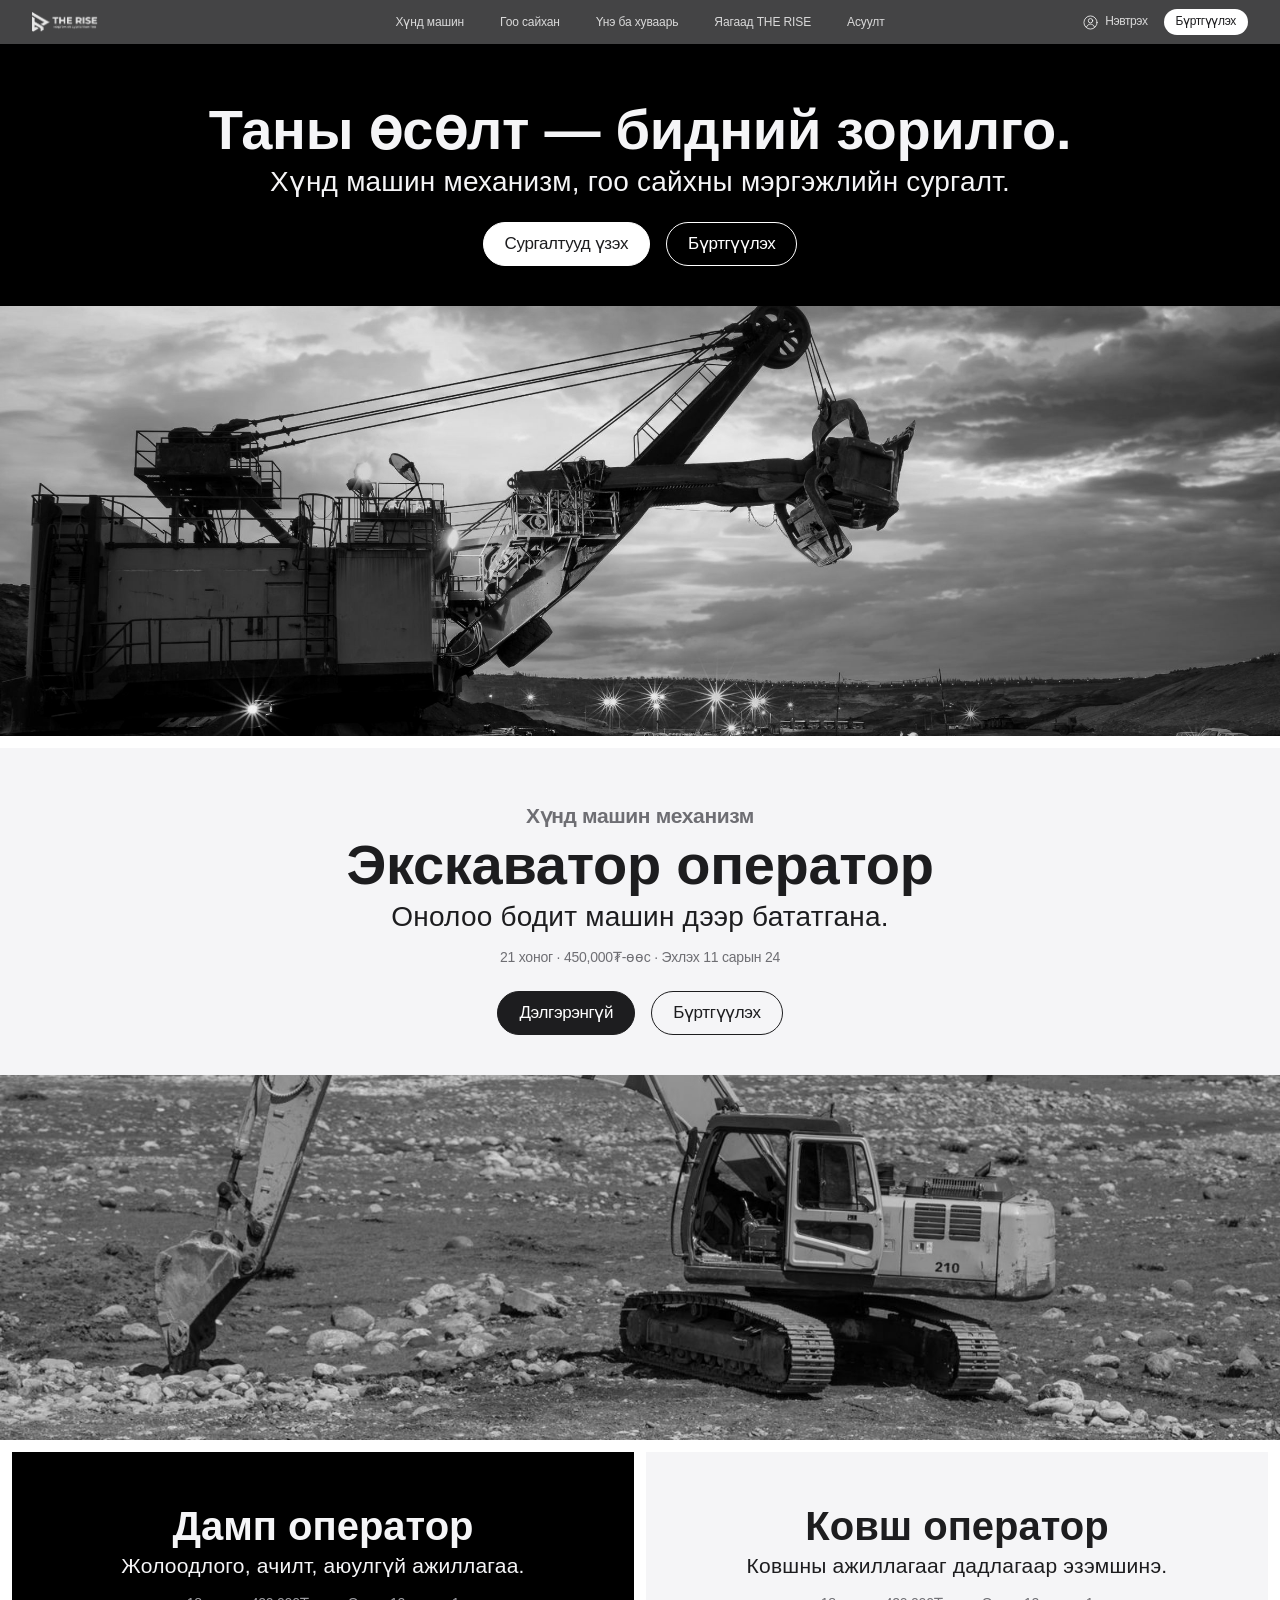
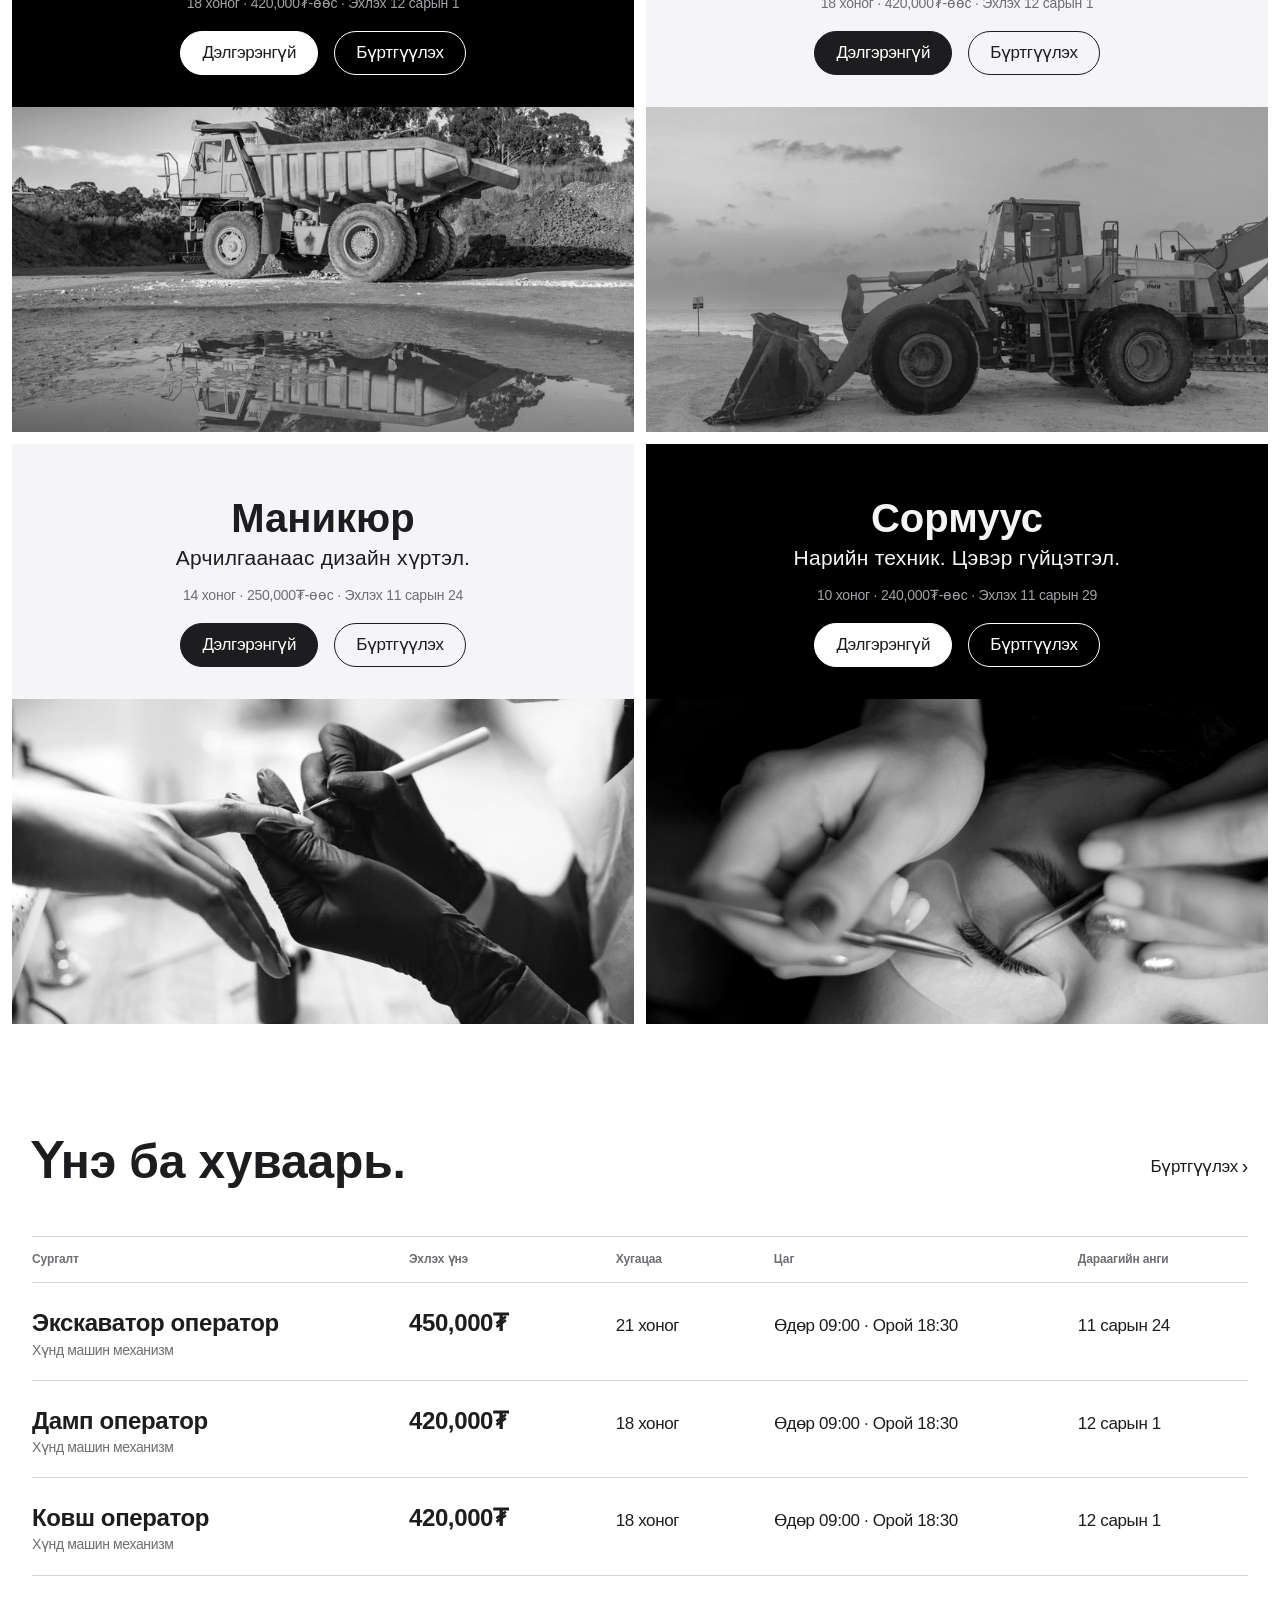
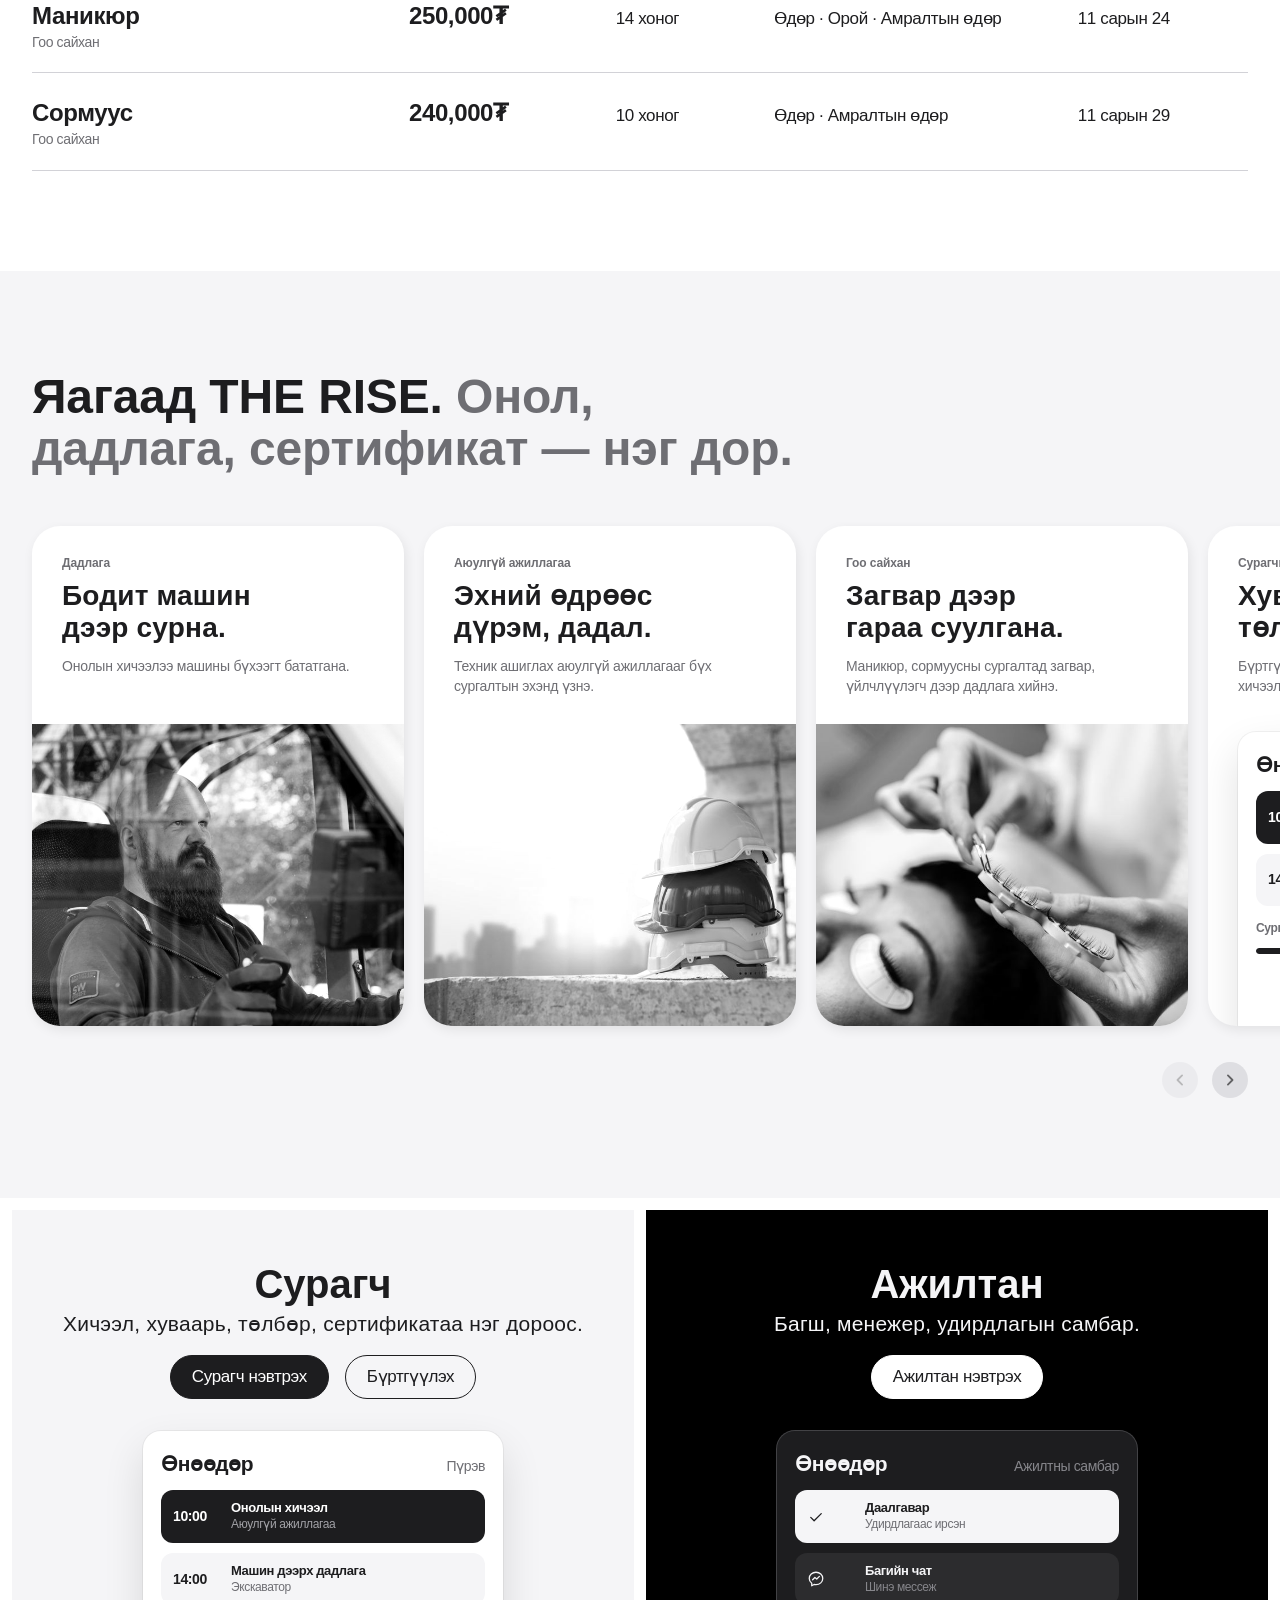
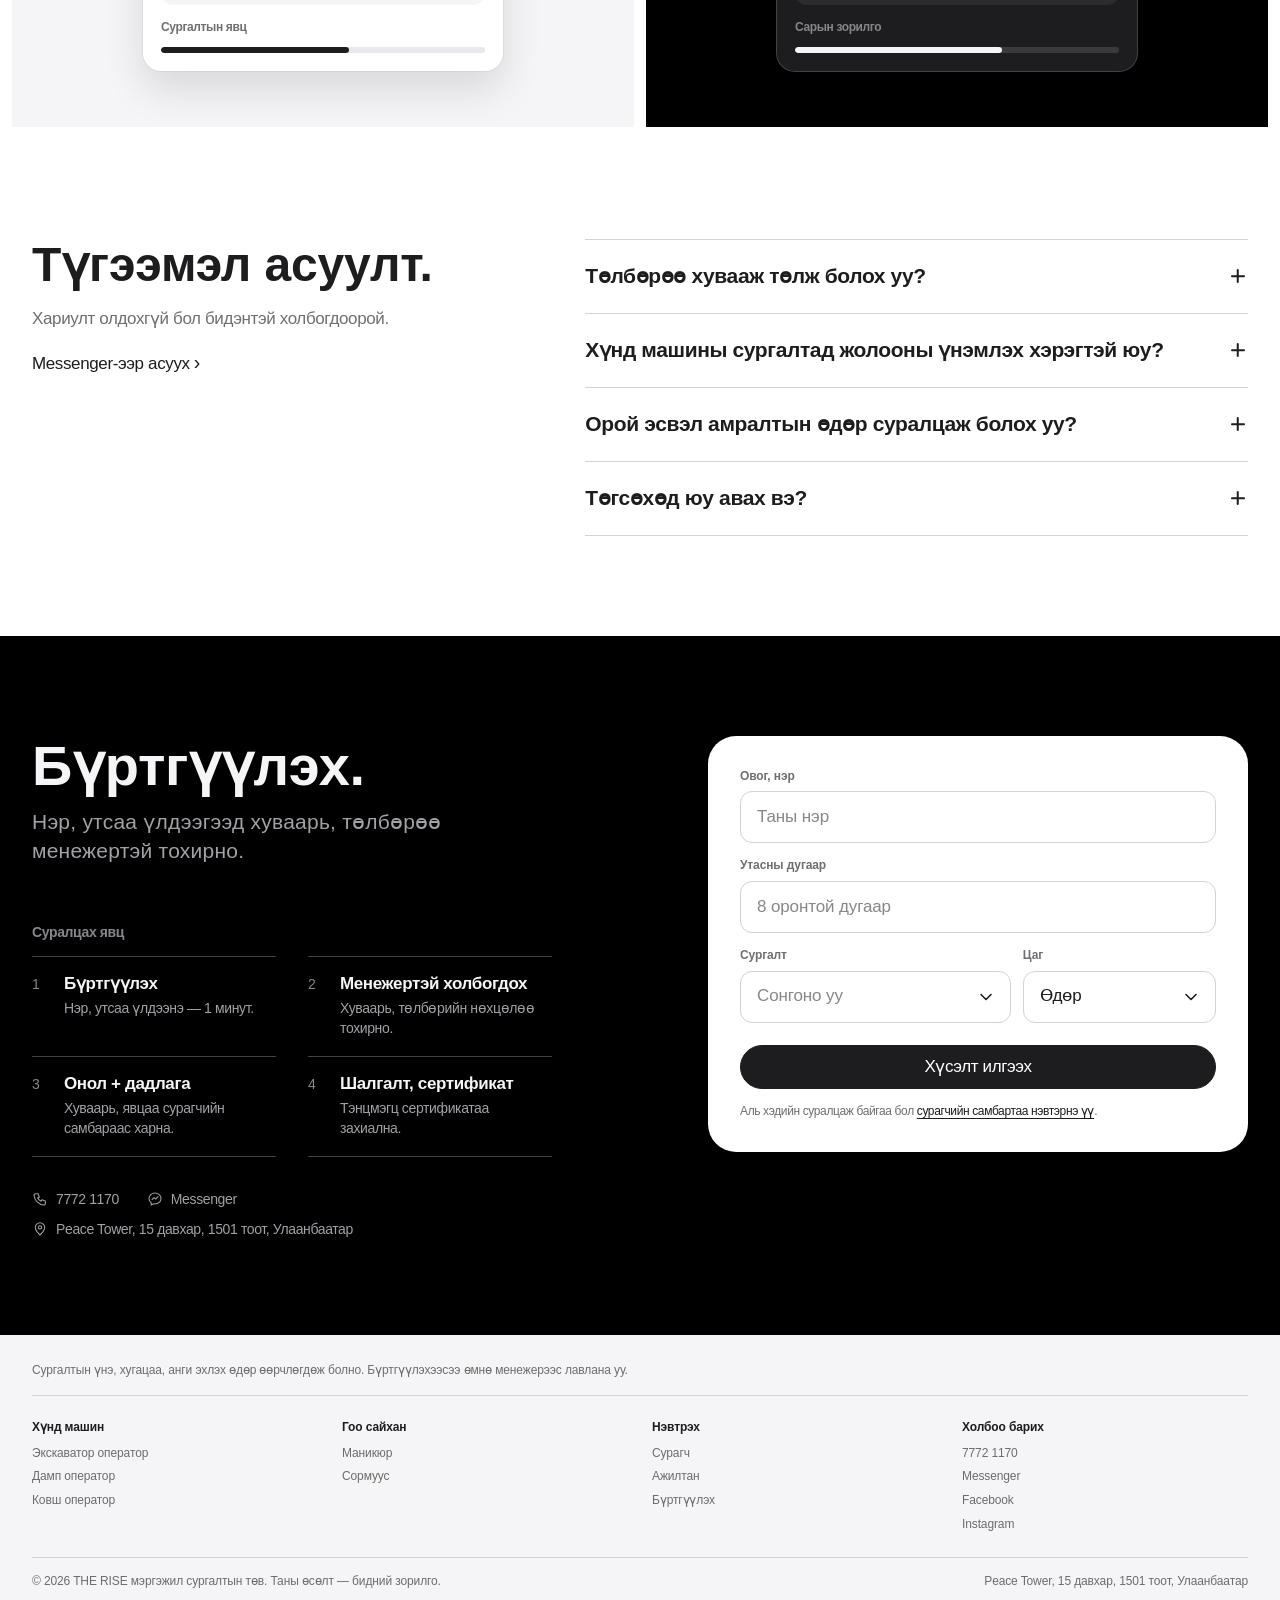
==== index.html @ e1e1c4ae "Real staff sign-in, Supabase work app (tasks, chat, CRM, stats), Apple-style homepage" ====
<!doctype html>
<html lang="mn">
<head>
<meta charset="utf-8">
<meta name="viewport" content="width=device-width,initial-scale=1,viewport-fit=cover">
<title>THE RISE — Хүнд машин, гоо сайхны мэргэжлийн сургалт</title>
<meta name="description" content="Экскаватор, дамп, ковш оператор, маникюр, сормуусны сургалт. Үнэ, хугацаа, хуваарь ил тод. Бодит дадлага, сертификат.">
<meta property="og:type" content="website">
<meta property="og:locale" content="mn_MN">
<meta property="og:title" content="THE RISE — Хүнд машин, гоо сайхны мэргэжлийн сургалт">
<meta property="og:description" content="Экскаватор, дамп, ковш оператор, маникюр, сормуусны сургалт. Үнэ, хугацаа, хуваарь ил тод. Бодит дадлага, сертификат.">
<meta name="theme-color" content="#161617">
<link rel="icon" href="assets/favicon.svg">
<link rel="preload" as="image" href="assets/photos/hero-mining-shovel-1200.jpg" imagesrcset="assets/photos/hero-mining-shovel-1200.jpg 1200w, assets/photos/hero-mining-shovel-2400.jpg 2400w" imagesizes="100vw" fetchpriority="high">
<link rel="stylesheet" href="site.css?v=site13">
<script defer src="site.js?v=site13"></script>
<script type="application/ld+json">{"@context":"https://schema.org","@type":"EducationalOrganization","name":"THE RISE мэргэжил сургалтын төв","telephone":"7772 1170","address":"Peace Tower, 15 давхар, 1501 тоот, Улаанбаатар","sameAs":["https://www.facebook.com/EDURISE.MN","https://www.instagram.com/the.rise.official"]}</script>
</head>
<body class="home">
<a class="skip" href="#main">Үндсэн агуулга руу</a>
<header class="gn" data-hdr>
 <div class="gn-in">
  <a class="gn-logo" href="index.html" aria-label="THE RISE нүүр хуудас"><img src="assets/figma/rise.png" alt="THE RISE" width="72" height="24"></a>
  <nav class="gn-links" id="site-menu" aria-label="Үндсэн цэс">
   <a href="#hund-mashin">Хүнд машин</a><a href="#goo-saikhan">Гоо сайхан</a><a href="#une">Үнэ ба хуваарь</a><a href="#yagaad">Яагаад THE RISE</a><a href="#asuult">Асуулт</a>
   <span class="gn-login-links"><a href="staff.html#student"><svg class="i" aria-hidden="true"><use href="#i-cap"/></svg>Сурагч нэвтрэх</a><a href="staff.html"><svg class="i" aria-hidden="true"><use href="#i-brief"/></svg>Ажилтан нэвтрэх</a></span>
  </nav>
  <div class="gn-act">
   <div class="login" data-login>
    <button class="gn-btn login-btn" type="button" aria-expanded="false" aria-controls="login-menu"><svg class="i" aria-hidden="true"><use href="#i-user"/></svg><span>Нэвтрэх</span></button>
    <div class="login-menu" id="login-menu" hidden>
     <a href="staff.html#student"><svg class="i" aria-hidden="true"><use href="#i-cap"/></svg><span><strong>Сурагч</strong><small>Хичээл, хуваарь, төлбөр, сертификат</small></span></a>
     <a href="staff.html"><svg class="i" aria-hidden="true"><use href="#i-brief"/></svg><span><strong>Ажилтан</strong><small>Багш, менежер, удирдлагын самбар</small></span></a>
    </div>
   </div>
   <a class="gn-cta" href="#burtguuleh">Бүртгүүлэх</a>
   <button class="gn-btn menu" type="button" aria-expanded="false" aria-controls="site-menu" aria-label="Цэс"><svg class="i i-open" aria-hidden="true"><use href="#i-menu"/></svg><svg class="i i-close" aria-hidden="true"><use href="#i-close"/></svg></button>
  </div>
 </div>
</header>
<main id="main">
 <section class="unit dark hero" aria-labelledby="hero-title">
  <div class="copy">
   <h1 id="hero-title">Таны өсөлт — бидний зорилго.</h1>
   <p class="sub">Хүнд машин механизм, гоо сайхны мэргэжлийн сургалт.</p>
   <div class="ctas"><a class="btn on-dark" href="#hund-mashin">Сургалтууд үзэх</a><a class="btn alt on-dark" href="#burtguuleh">Бүртгүүлэх</a></div>
  </div>
  <figure class="media"><img class="ph" src="assets/photos/hero-mining-shovel-1200.jpg" srcset="assets/photos/hero-mining-shovel-1200.jpg 1200w, assets/photos/hero-mining-shovel-2400.jpg 2400w" sizes="100vw" width="2400" height="1600" alt="Бүрэнхий үеийн уурхайд ажиллаж буй том экскаватор" fetchpriority="high" style="object-position:45% 58%"></figure>
 </section>

 <section class="unit light" id="hund-mashin" aria-labelledby="heavy-title">
  <div class="copy" data-reveal>
   <p class="kicker">Хүнд машин механизм</p>
   <h2 id="heavy-title">Экскаватор оператор</h2>
   <p class="sub">Онолоо бодит машин дээр бататгана.</p>
   <p class="meta"><span class="s">21 хоног</span> · <span class="s">450,000₮</span>-өөс · Эхлэх <span class="s">11 сарын 24</span></p>
   <div class="ctas"><a class="btn" href="surgalt/ekskavator.html">Дэлгэрэнгүй</a><a class="btn alt" href="surgalt/ekskavator.html#burtguuleh">Бүртгүүлэх</a></div>
  </div>
  <figure class="media"><img class="ph" src="assets/photos/course-excavator-800.jpg" srcset="assets/photos/course-excavator-800.jpg 800w, assets/photos/course-excavator-1600.jpg 1600w" sizes="100vw" width="1600" height="1068" alt="Уулын бэлд ажиллаж буй гинжит экскаватор" loading="lazy" decoding="async" style="object-position:55% 60%"></figure>
 </section>

 <div class="tiles" aria-label="Хүнд машины бусад сургалт">
  <article class="tile dark" data-reveal>
 <div class="copy">
  <h3>Дамп оператор</h3>
  <p class="sub">Жолоодлого, ачилт, аюулгүй ажиллагаа.</p>
  <p class="meta"><span class="s">18 хоног</span> · <span class="s">420,000₮</span>-өөс · Эхлэх <span class="s">12 сарын 1</span></p>
  <div class="ctas"><a class="btn on-dark" href="surgalt/damp.html">Дэлгэрэнгүй</a><a class="btn alt on-dark" href="surgalt/damp.html#burtguuleh">Бүртгүүлэх</a></div>
 </div>
 <figure class="media"><img class="ph" src="assets/photos/course-dump-truck-800.jpg" srcset="assets/photos/course-dump-truck-800.jpg 800w, assets/photos/course-dump-truck-1600.jpg 1600w" sizes="(max-width: 734px) 100vw, 50vw" width="1600" height="1067" alt="Уурхайн шар дамп машин" loading="lazy" decoding="async" style="object-position:45% 45%"></figure>
</article><article class="tile light" data-reveal>
 <div class="copy">
  <h3>Ковш оператор</h3>
  <p class="sub">Ковшны ажиллагааг дадлагаар эзэмшинэ.</p>
  <p class="meta"><span class="s">18 хоног</span> · <span class="s">420,000₮</span>-өөс · Эхлэх <span class="s">12 сарын 1</span></p>
  <div class="ctas"><a class="btn" href="surgalt/kovsh.html">Дэлгэрэнгүй</a><a class="btn alt" href="surgalt/kovsh.html#burtguuleh">Бүртгүүлэх</a></div>
 </div>
 <figure class="media"><img class="ph" src="assets/photos/course-wheel-loader-800.jpg" srcset="assets/photos/course-wheel-loader-800.jpg 800w, assets/photos/course-wheel-loader-1600.jpg 1600w" sizes="(max-width: 734px) 100vw, 50vw" width="1600" height="1067" alt="Нар жаргах үеийн дугуйт ковш" loading="lazy" decoding="async" style="object-position:50% 62%"></figure>
</article>
 </div>
 <div class="tiles" id="goo-saikhan" aria-label="Гоо сайхны сургалт">
  <article class="tile light" data-reveal>
 <div class="copy">
  <h3>Маникюр</h3>
  <p class="sub">Арчилгаанаас дизайн хүртэл.</p>
  <p class="meta"><span class="s">14 хоног</span> · <span class="s">250,000₮</span>-өөс · Эхлэх <span class="s">11 сарын 24</span></p>
  <div class="ctas"><a class="btn" href="surgalt/manikyur.html">Дэлгэрэнгүй</a><a class="btn alt" href="surgalt/manikyur.html#burtguuleh">Бүртгүүлэх</a></div>
 </div>
 <figure class="media"><img class="ph" src="assets/photos/course-manicure-800.jpg" srcset="assets/photos/course-manicure-800.jpg 800w, assets/photos/course-manicure-1600.jpg 1600w" sizes="(max-width: 734px) 100vw, 50vw" width="1600" height="1067" alt="Маникюрын мастер хумс арчилж буй нь" loading="lazy" decoding="async" style="object-position:55% 50%"></figure>
</article><article class="tile dark" data-reveal>
 <div class="copy">
  <h3>Сормуус</h3>
  <p class="sub">Нарийн техник. Цэвэр гүйцэтгэл.</p>
  <p class="meta"><span class="s">10 хоног</span> · <span class="s">240,000₮</span>-өөс · Эхлэх <span class="s">11 сарын 29</span></p>
  <div class="ctas"><a class="btn on-dark" href="surgalt/sormuus.html">Дэлгэрэнгүй</a><a class="btn alt on-dark" href="surgalt/sormuus.html#burtguuleh">Бүртгүүлэх</a></div>
 </div>
 <figure class="media"><img class="ph" src="assets/photos/course-lash-800.jpg" srcset="assets/photos/course-lash-800.jpg 800w, assets/photos/course-lash-1600.jpg 1600w" sizes="(max-width: 734px) 100vw, 50vw" width="1600" height="1067" alt="Сормуус суулгаж буй ойрын зураг" loading="lazy" decoding="async" style="object-position:50% 45%"></figure>
</article>
 </div>

 <section class="sec" id="une" aria-labelledby="price-title">
  <div class="shell">
   <div class="sh" data-reveal><h2 id="price-title"><span>Үнэ ба хуваарь.</span></h2><a class="more" href="#burtguuleh">Бүртгүүлэх<span aria-hidden="true">›</span></a></div>
   <div class="table" data-reveal><table><thead><tr><th scope="col">Сургалт</th><th scope="col">Эхлэх үнэ</th><th scope="col">Хугацаа</th><th scope="col">Цаг</th><th scope="col">Дараагийн анги</th></tr></thead><tbody><tr><th scope="row"><a href="surgalt/ekskavator.html">Экскаватор оператор</a><small>Хүнд машин механизм</small></th><td class="num" data-label="Эхлэх үнэ"><span class="s">450,000₮</span></td><td data-label="Хугацаа"><span class="s">21 хоног</span></td><td data-label="Цаг"><span class="s">Өдөр 09:00 · Орой 18:30</span></td><td data-label="Дараагийн анги"><span class="s">11 сарын 24</span></td></tr><tr><th scope="row"><a href="surgalt/damp.html">Дамп оператор</a><small>Хүнд машин механизм</small></th><td class="num" data-label="Эхлэх үнэ"><span class="s">420,000₮</span></td><td data-label="Хугацаа"><span class="s">18 хоног</span></td><td data-label="Цаг"><span class="s">Өдөр 09:00 · Орой 18:30</span></td><td data-label="Дараагийн анги"><span class="s">12 сарын 1</span></td></tr><tr><th scope="row"><a href="surgalt/kovsh.html">Ковш оператор</a><small>Хүнд машин механизм</small></th><td class="num" data-label="Эхлэх үнэ"><span class="s">420,000₮</span></td><td data-label="Хугацаа"><span class="s">18 хоног</span></td><td data-label="Цаг"><span class="s">Өдөр 09:00 · Орой 18:30</span></td><td data-label="Дараагийн анги"><span class="s">12 сарын 1</span></td></tr><tr><th scope="row"><a href="surgalt/manikyur.html">Маникюр</a><small>Гоо сайхан</small></th><td class="num" data-label="Эхлэх үнэ"><span class="s">250,000₮</span></td><td data-label="Хугацаа"><span class="s">14 хоног</span></td><td data-label="Цаг"><span class="s">Өдөр · Орой · Амралтын өдөр</span></td><td data-label="Дараагийн анги"><span class="s">11 сарын 24</span></td></tr><tr><th scope="row"><a href="surgalt/sormuus.html">Сормуус</a><small>Гоо сайхан</small></th><td class="num" data-label="Эхлэх үнэ"><span class="s">240,000₮</span></td><td data-label="Хугацаа"><span class="s">10 хоног</span></td><td data-label="Цаг"><span class="s">Өдөр · Амралтын өдөр</span></td><td data-label="Дараагийн анги"><span class="s">11 сарын 29</span></td></tr></tbody></table></div>
  </div>
 </section>

 <section class="sec gray" id="yagaad" aria-labelledby="why-title">
  <div class="shell"><div class="sh" data-reveal><h2 id="why-title"><span>Яагаад THE RISE.</span> Онол, дадлага, сертификат — нэг дор.</h2></div></div>
  <div class="scroller why" data-scroller>
 <ul class="track" id="why-track" role="list" aria-label="Яагаад THE RISE" tabindex="0"><li class="wcard"><p class="eyebrow">Дадлага</p><h3>Бодит машин дээр сурна.</h3><p>Онолын хичээлээ машины бүхээгт бататгана.</p><div class="wcard-visual"><img class="ph" src="assets/photos/practice-operator-cab-700.jpg" srcset="assets/photos/practice-operator-cab-700.jpg 700w, assets/photos/practice-operator-cab-1200.jpg 1200w" sizes="(max-width: 734px) 80vw, 372px" width="1200" height="1766" alt="Хүнд машины бүхээгт удирдлагын хөшүүрэг барьсан оператор" loading="lazy" decoding="async" style="object-position:50% 28%"></div></li><li class="wcard"><p class="eyebrow">Аюулгүй ажиллагаа</p><h3>Эхний өдрөөс дүрэм, дадал.</h3><p>Техник ашиглах аюулгүй ажиллагааг бүх сургалтын эхэнд үзнэ.</p><div class="wcard-visual"><img class="ph" src="assets/photos/safety-hard-hats-800.jpg" srcset="assets/photos/safety-hard-hats-800.jpg 800w, assets/photos/safety-hard-hats-1400.jpg 1400w" sizes="(max-width: 734px) 80vw, 372px" width="1400" height="933" alt="Барилгын талбай дээрх хамгаалалтын малгайнууд" loading="lazy" decoding="async"></div></li><li class="wcard"><p class="eyebrow">Гоо сайхан</p><h3>Загвар дээр гараа суулгана.</h3><p>Маникюр, сормуусны сургалтад загвар, үйлчлүүлэгч дээр дадлага хийнэ.</p><div class="wcard-visual"><img class="ph" src="assets/photos/beauty-lash-artist-800.jpg" srcset="assets/photos/beauty-lash-artist-800.jpg 800w, assets/photos/beauty-lash-artist-1600.jpg 1600w" sizes="(max-width: 734px) 80vw, 372px" width="1600" height="1067" alt="Сормуусны мастер үйлчлүүлэгчтэй ажиллаж буй нь" loading="lazy" decoding="async"></div></li><li class="wcard"><p class="eyebrow">Сурагчийн самбар</p><h3>Хуваарь, явц, төлбөр — утсандаа.</h3><p>Бүртгүүлсний дараа өөрийн самбартаа нэвтэрч хичээлээ хянана.</p><div class="wcard-visual"><div class="mock" aria-hidden="true">
 <div class="mock-top"><b>Өнөөдөр</b><span>Пүрэв</span></div>
 <div class="mock-row on"><b>10:00</b><span>Онолын хичээл<small>Аюулгүй ажиллагаа</small></span></div>
 <div class="mock-row"><b>14:00</b><span>Машин дээрх дадлага<small>Экскаватор</small></span></div>
 <p class="mock-h">Сургалтын явц</p>
 <div class="mock-track"><i></i></div>
</div></div></li><li class="wcard"><p class="eyebrow">Сертификат</p><h3>Шалгалтад тэнцээд авна.</h3><p>Төгсөлтийн шалгалтын дараа THE RISE-ийн сертификат олгоно.</p><div class="wcard-visual"><div class="cert" aria-hidden="true">
 <div class="cert-in">
  <img src="assets/figma/rise.png" alt="" width="72" height="24">
  <p class="cert-k">Сертификат</p>
  <p class="cert-c">Мэргэжлийн сургалт төгссөн</p>
  <i class="cert-l"></i>
  <div class="cert-f"><i class="cert-seal"></i><i class="cert-sig"></i></div>
 </div>
</div></div></li></ul>
 <div class="scroller-nav"><button type="button" class="pager" data-dir="-1" aria-controls="why-track" aria-label="Өмнөх"><svg class="i" aria-hidden="true"><use href="#i-prev"/></svg></button><button type="button" class="pager" data-dir="1" aria-controls="why-track" aria-label="Дараах"><svg class="i" aria-hidden="true"><use href="#i-next"/></svg></button></div>
</div>
 </section>

 <div class="tiles portal" id="nevtreh">
  <article class="tile light" data-reveal>
   <div class="copy">
    <h3>Сурагч</h3>
    <p class="sub">Хичээл, хуваарь, төлбөр, сертификатаа нэг дороос.</p>
    <div class="ctas"><a class="btn" href="staff.html#student">Сурагч нэвтрэх</a><a class="btn alt" href="#burtguuleh">Бүртгүүлэх</a></div>
   </div>
   <div class="media pane"><div class="mock" aria-hidden="true">
 <div class="mock-top"><b>Өнөөдөр</b><span>Пүрэв</span></div>
 <div class="mock-row on"><b>10:00</b><span>Онолын хичээл<small>Аюулгүй ажиллагаа</small></span></div>
 <div class="mock-row"><b>14:00</b><span>Машин дээрх дадлага<small>Экскаватор</small></span></div>
 <p class="mock-h">Сургалтын явц</p>
 <div class="mock-track"><i></i></div>
</div></div>
  </article>
  <article class="tile dark" data-reveal>
   <div class="copy">
    <h3>Ажилтан</h3>
    <p class="sub">Багш, менежер, удирдлагын самбар.</p>
    <div class="ctas"><a class="btn on-dark" href="staff.html">Ажилтан нэвтрэх</a></div>
   </div>
   <div class="media pane"><div class="mock night" aria-hidden="true">
 <div class="mock-top"><b>Өнөөдөр</b><span>Ажилтны самбар</span></div>
 <div class="mock-row on"><svg class="i" aria-hidden="true"><use href="#i-check"/></svg><span>Даалгавар<small>Удирдлагаас ирсэн</small></span></div>
 <div class="mock-row"><svg class="i" aria-hidden="true"><use href="#i-msg"/></svg><span>Багийн чат<small>Шинэ мессеж</small></span></div>
 <p class="mock-h">Сарын зорилго</p>
 <div class="mock-track"><i></i></div>
</div></div>
  </article>
 </div>

 <section class="sec faq-sec " id="asuult" aria-labelledby="faq-title">
 <div class="shell faq-in">
  <div class="faq-head" data-reveal>
   <h2 id="faq-title">Түгээмэл асуулт.</h2>
   <p>Хариулт олдохгүй бол бидэнтэй холбогдоорой.</p>
   <a class="more" href="https://m.me/EDURISE.MN" target="_blank" rel="noopener">Messenger-ээр асуух<span aria-hidden="true">›</span></a>
  </div>
  <div class="faq" data-reveal><details><summary>Төлбөрөө хувааж төлж болох уу?<span class="pm" aria-hidden="true"></span></summary><p><span class="s">Болно. Сургалтын төлбөрийг 2 хувааж (50% / 50%) төлөх боломжтой.</span></p></details><details><summary>Хүнд машины сургалтад жолооны үнэмлэх хэрэгтэй юу?<span class="pm" aria-hidden="true"></span></summary><p><span class="s">Шаардлагагүй. 18-аас дээш нас, иргэний үнэмлэхтэй байхад хангалттай.</span></p></details><details><summary>Орой эсвэл амралтын өдөр суралцаж болох уу?<span class="pm" aria-hidden="true"></span></summary><p><span class="s">Хүнд машины сургалт өдөр, оройн ангитай. Beauty сургалт амралтын өдрийн ангитай.</span></p></details><details><summary>Төгсөхөд юу авах вэ?<span class="pm" aria-hidden="true"></span></summary><p><span class="s">Төгсөлтийн шалгалтад тэнцсэн суралцагчид THE RISE-ийн сертификат олгоно.</span></p></details></div>
 </div>
</section>

 <section class="unit dark enroll" id="burtguuleh" aria-labelledby="enroll-title">
 <div class="enroll-in">
  <div class="enroll-copy" data-reveal>
   <h2 id="enroll-title">Бүртгүүлэх.</h2>
   <p class="sub">Нэр, утсаа үлдээгээд хуваарь, төлбөрөө менежертэй тохирно.</p>
  </div>
  <form class="leadform" id="lead-form" novalidate data-reveal>
 <label>Овог, нэр<input name="name" autocomplete="name" required maxlength="60" placeholder="Таны нэр"></label>
 <label>Утасны дугаар<input name="phone" type="tel" inputmode="numeric" autocomplete="tel" required pattern="[0-9]{8}" maxlength="8" placeholder="8 оронтой дугаар"></label>
 <div class="two"><label>Сургалт<select name="course" required><option value="" selected disabled>Сонгоно уу</option><optgroup label="Хүнд машин механизм"><option value="ekskavator">Экскаватор оператор</option><option value="damp">Дамп оператор</option><option value="kovsh">Ковш оператор</option></optgroup><optgroup label="Гоо сайхан"><option value="manikyur">Маникюр</option><option value="sormuus">Сормуус</option></optgroup></select></label>
 <label>Цаг<select name="time"><option>Өдөр</option><option>Орой</option><option>Амралтын өдөр</option></select></label></div>
 <p class="err" role="alert" hidden></p>
 <button class="btn wide" type="submit">Хүсэлт илгээх</button>
 <div class="done" hidden tabindex="-1">
  <strong><svg class="i" aria-hidden="true"><use href="#i-check"/></svg>Мэдээлэл тань бэлэн боллоо</strong>
  <p>Онлайн хүсэлт хараахан менежерт шууд очдоггүй. Доорх аль нэгээр нь илгээж баталгаажуулна уу.</p>
  <div class="ctas start"><a class="btn" href="tel:77721170"><svg class="i" aria-hidden="true"><use href="#i-phone"/></svg>Залгах</a><a class="btn alt" href="https://m.me/EDURISE.MN" target="_blank" rel="noopener"><svg class="i" aria-hidden="true"><use href="#i-msg"/></svg>Messenger</a></div>
 </div>
 <p class="fine">Аль хэдийн суралцаж байгаа бол <a href="staff.html#student">сурагчийн самбартаа нэвтэрнэ үү</a>.</p>
</form>
  <div class="enroll-steps" data-reveal>
   <h3 class="flow-h">Суралцах явц</h3>
   <ol class="flow"><li><span class="num">1</span><div><strong>Бүртгүүлэх</strong><p>Нэр, утсаа үлдээнэ — 1 минут.</p></div></li><li><span class="num">2</span><div><strong>Менежертэй холбогдох</strong><p>Хуваарь, төлбөрийн нөхцөлөө тохирно.</p></div></li><li><span class="num">3</span><div><strong>Онол + дадлага</strong><p>Хуваарь, явцаа сурагчийн самбараас харна.</p></div></li><li><span class="num">4</span><div><strong>Шалгалт, сертификат</strong><p>Тэнцмэгц сертификатаа захиална.</p></div></li></ol>
  </div>
  <ul class="contacts"><li><svg class="i" aria-hidden="true"><use href="#i-phone"/></svg><a href="tel:77721170">7772 1170</a></li><li><svg class="i" aria-hidden="true"><use href="#i-msg"/></svg><a href="https://m.me/EDURISE.MN" target="_blank" rel="noopener">Messenger</a></li><li><svg class="i" aria-hidden="true"><use href="#i-pin"/></svg><span>Peace Tower, 15 давхар, 1501 тоот, Улаанбаатар</span></li></ul>
 </div>
</section>
</main>
<footer class="ft" id="holboo">
 <div class="shell">
  <p class="ft-note">Сургалтын үнэ, хугацаа, анги эхлэх өдөр өөрчлөгдөж болно. Бүртгүүлэхээсээ өмнө менежерээс лавлана уу.</p>
  <div class="ft-dir">
   <div><h3>Хүнд машин</h3><ul><li><a href="surgalt/ekskavator.html">Экскаватор оператор</a></li><li><a href="surgalt/damp.html">Дамп оператор</a></li><li><a href="surgalt/kovsh.html">Ковш оператор</a></li></ul></div>
   <div><h3>Гоо сайхан</h3><ul><li><a href="surgalt/manikyur.html">Маникюр</a></li><li><a href="surgalt/sormuus.html">Сормуус</a></li></ul></div>
   <div><h3>Нэвтрэх</h3><ul><li><a href="staff.html#student">Сурагч</a></li><li><a href="staff.html">Ажилтан</a></li><li><a href="#burtguuleh">Бүртгүүлэх</a></li></ul></div>
   <div><h3>Холбоо барих</h3><ul><li><a href="tel:77721170">7772 1170</a></li><li><a href="https://m.me/EDURISE.MN" target="_blank" rel="noopener">Messenger</a></li><li><a href="https://www.facebook.com/EDURISE.MN" target="_blank" rel="noopener">Facebook</a></li><li><a href="https://www.instagram.com/the.rise.official" target="_blank" rel="noopener">Instagram</a></li></ul></div>
  </div>
  <div class="ft-legal"><span>© 2026 THE RISE мэргэжил сургалтын төв. Таны өсөлт — бидний зорилго.</span><span>Peace Tower, 15 давхар, 1501 тоот, Улаанбаатар</span></div>
 </div>
</footer>
<div class="bar" aria-label="Холбоо барих">
 <a href="tel:77721170"><svg class="i" aria-hidden="true"><use href="#i-phone"/></svg>Залгах</a><a href="https://m.me/EDURISE.MN" target="_blank" rel="noopener"><svg class="i" aria-hidden="true"><use href="#i-msg"/></svg>Messenger</a><a class="go" href="#burtguuleh">Бүртгүүлэх</a>
</div>
<svg width="0" height="0" style="position:absolute" aria-hidden="true">
<symbol id="i-phone" viewBox="0 0 24 24"><path d="M5 4h4l2 5-2.5 1.5a11 11 0 0 0 5 5L15 13l5 2v4a2 2 0 0 1-2 2A16 16 0 0 1 3 6a2 2 0 0 1 2-2"/></symbol>
<symbol id="i-msg" viewBox="0 0 24 24"><path d="M12 3C7 3 3 6.7 3 11.3c0 2.6 1.3 4.9 3.3 6.4V21l3.1-1.7c.8.2 1.7.3 2.6.3 5 0 9-3.7 9-8.3S17 3 12 3Z"/><path d="m7.5 13 3-3 2.5 2 3.5-3.5"/></symbol>
<symbol id="i-pin" viewBox="0 0 24 24"><path d="M12 21s7-6.2 7-11.5A7 7 0 0 0 5 9.5C5 14.8 12 21 12 21Z"/><circle cx="12" cy="9.5" r="2.5"/></symbol>
<symbol id="i-menu" viewBox="0 0 24 24"><path d="M5 9h14M5 15h14"/></symbol>
<symbol id="i-close" viewBox="0 0 24 24"><path d="M6.5 6.5l11 11M17.5 6.5l-11 11"/></symbol>
<symbol id="i-user" viewBox="0 0 24 24"><circle cx="12" cy="12" r="9.25"/><circle cx="12" cy="9.5" r="3.1"/><path d="M6.45 18.15c1.23-2.55 3.08-3.82 5.55-3.82s4.32 1.27 5.55 3.82"/></symbol>
<symbol id="i-prev" viewBox="0 0 24 24"><path d="M14.5 6.5 9 12l5.5 5.5"/></symbol>
<symbol id="i-next" viewBox="0 0 24 24"><path d="M9.5 6.5 15 12l-5.5 5.5"/></symbol>
<symbol id="i-check" viewBox="0 0 24 24"><path d="m5 12.5 4.5 4.5L19 7.5"/></symbol>
<symbol id="i-cap" viewBox="0 0 24 24"><path d="M21.4 10.9a1 1 0 0 0 0-1.8l-8.6-3.9a2 2 0 0 0-1.6 0L2.6 9.1a1 1 0 0 0 0 1.8l8.6 3.9a2 2 0 0 0 1.6 0Z"/><path d="M22 10v6M6 12.5V16a6 3 0 0 0 12 0v-3.5"/></symbol>
<symbol id="i-brief" viewBox="0 0 24 24"><rect x="2.5" y="7" width="19" height="13.5" rx="2.5"/><path d="M16 20.5V5a2 2 0 0 0-2-2h-4a2 2 0 0 0-2 2v15.5"/></symbol>
</svg>
</body>
</html>
---- site.css ----
/* THE RISE public site v5 — apple.com structure measured 2026-11-19 (research/apple-design-study-2026-11-19.md).
   44px global nav · full-width units with copy on a plain surface and the photo underneath · square 2-up tiles with
   12px gutters · two-tone section headlines · horizontal card scrollers · 12px footer.
   Colour: black & white only, no gradients (owner's rule). Photos are shown in black & white (.ph).
   v5.1 (two self-critique rounds, research notes §5–6): nav on the 1260px shell, split course tiles, two-column FAQ
   and registration, stacked price table on phones, staff panel + certificate drawings, mobile menu clipping fix. */
:root{
 --ink:#1d1d1f;--black:#000;--night:#161617;--white:#fff;--bg:#f5f5f7;
 --muted:#6e6e73;--muted2:#86868b;--soft:#a1a1a6;--line:#d2d2d7;--line-dark:#424245;
 --text:ui-sans-serif,-apple-system,BlinkMacSystemFont,"SF Pro Text","Segoe UI Variable Text","Segoe UI Variable","Segoe UI",Roboto,"Helvetica Neue",Arial,sans-serif;
 --display:ui-sans-serif,-apple-system,BlinkMacSystemFont,"SF Pro Display","Segoe UI Variable Display","Segoe UI Variable","Segoe UI",Roboto,"Helvetica Neue",Arial,sans-serif;
 --shell:1260px;--gutter:12px;--ease:cubic-bezier(.25,.1,.25,1)
}
*{box-sizing:border-box;margin:0;padding:0}
[hidden]{display:none!important}
html{scroll-behavior:smooth;scroll-padding-top:56px;-webkit-text-size-adjust:100%}
body{overflow-x:hidden;background:var(--white);color:var(--ink);font-family:var(--text);font-size:17px;line-height:1.47;letter-spacing:-.022em;-webkit-font-smoothing:antialiased;font-feature-settings:"kern" 1}
img{display:block;max-width:100%;height:auto}
a{color:inherit;text-decoration:none}
button,input,select{font:inherit;color:inherit;letter-spacing:inherit}
h1,h2,h3{font-family:var(--display);font-weight:600;text-wrap:balance}
::selection{background:var(--ink);color:#fff}
.skip{position:fixed;top:8px;left:8px;z-index:100;padding:10px 14px;border-radius:10px;background:#fff;color:var(--ink);font-size:14px;transform:translateY(-200%);transition:transform .2s}
.skip:focus{transform:none}
:focus-visible{outline:2px solid var(--ink);outline-offset:3px}
.dark :focus-visible,.gn :focus-visible{outline-color:#fff}
.shell{width:min(var(--shell),calc(100% - 64px));margin-inline:auto}
.shell.narrow{width:min(980px,calc(100% - 64px))}
.i{width:18px;height:18px;flex:none;fill:none;stroke:currentColor;stroke-width:1.6;stroke-linecap:round;stroke-linejoin:round}
.ph{filter:grayscale(1) contrast(1.04)}
/* Unconfirmed sample values: invisible to visitors, dotted underline with ?draft (site.js). */
body.draft .s{text-decoration:underline dotted 2px;text-underline-offset:4px}

/* ---------- buttons & links (apple.com geometry, black & white) ---------- */
.btn{display:inline-flex;align-items:center;justify-content:center;gap:8px;min-height:44px;padding:11px 21px;border:1px solid var(--ink);border-radius:980px;background:var(--ink);color:#fff;font-size:17px;line-height:1.18;font-weight:400;letter-spacing:-.022em;white-space:nowrap;cursor:pointer;transition:background-color .2s,color .2s,border-color .2s}
.btn:hover{background:#000}
.btn .i{width:17px;height:17px}
.btn.alt{background:transparent;color:var(--ink)}
.btn.alt:hover{background:var(--ink);color:#fff}
.btn.on-dark{border-color:#fff;background:#fff;color:var(--ink)}
.btn.on-dark:hover{background:#e8e8ed}
.btn.alt.on-dark{background:transparent;color:#fff;border-color:#fff}
.btn.alt.on-dark:hover{background:#fff;color:var(--ink)}
.btn.sm{min-height:36px;padding:8px 16px;font-size:14px}
.btn.wide{width:100%}
.more{display:inline-flex;align-items:center;gap:4px;font-size:17px;color:var(--ink);white-space:nowrap}
.more span{font-size:1.15em;line-height:1;transform:translateY(-1px);transition:transform .2s}
.more:hover{text-decoration:underline;text-underline-offset:3px}
.more:hover span{transform:translate(2px,-1px)}
.ctas{display:flex;flex-wrap:wrap;align-items:center;justify-content:center;gap:16px;margin-top:24px}
.ctas.start{justify-content:flex-start}

/* ---------- global nav ---------- */
.gn{position:sticky;top:0;z-index:60;height:44px;background:rgba(22,22,23,.8);-webkit-backdrop-filter:saturate(180%) blur(20px);backdrop-filter:saturate(180%) blur(20px);color:#fff}
/* Same 1260px shell as the sections, so the logo lines up with every section headline; the five links sit as one
   centred group with fixed gaps (three columns keep it centred on the page, not between logo and actions). */
.gn-in{display:grid;grid-template-columns:1fr auto 1fr;align-items:center;column-gap:24px;width:min(var(--shell),calc(100% - 64px));height:44px;margin-inline:auto}
.gn-logo{justify-self:start;display:inline-flex;align-items:center;height:44px;opacity:.88;transition:opacity .2s}
.gn-logo:hover{opacity:1}
.gn-logo img{width:auto;height:22px;filter:invert(1)}
.gn-links{display:flex;align-items:center;gap:36px}
.gn-links>a{font-size:12px;letter-spacing:-.01em;color:rgba(255,255,255,.8);line-height:44px;white-space:nowrap;transition:color .2s}
.gn-links>a:hover{color:#fff}
.gn-login-links{display:none}
.gn-act{justify-self:end;display:flex;align-items:center;gap:6px}
.gn-act>.login{margin-right:2px}
.gn-btn{display:inline-flex;align-items:center;gap:6px;height:44px;padding:0 8px;border:0;background:transparent;color:rgba(255,255,255,.8);font-size:12px;cursor:pointer;transition:color .2s}
.gn-btn:hover,.gn-btn[aria-expanded=true]{color:#fff}
.gn-btn .i{width:17px;height:17px;stroke-width:1.4}
.gn-cta{display:inline-flex;align-items:center;height:26px;padding:0 12px;border-radius:980px;background:#fff;color:var(--ink);font-size:12px;font-weight:500;transition:background-color .2s}
.gn-cta:hover{background:#e8e8ed}
.login{position:relative}
.login-menu{position:absolute;top:calc(100% + 4px);right:-8px;width:296px;padding:8px;border-radius:18px;background:#fff;color:var(--ink);box-shadow:0 24px 60px rgba(0,0,0,.2),0 0 0 1px rgba(0,0,0,.06);animation:pop .2s var(--ease)}
.login-menu a{display:flex;align-items:center;gap:12px;padding:11px 12px;border-radius:12px;transition:background-color .2s}
.login-menu a:hover,.login-menu a:focus-visible{background:var(--bg)}
.login-menu .i{width:34px;height:34px;padding:8px;border-radius:10px;background:var(--bg);stroke-width:1.5}
.login-menu strong{display:block;font-size:14px;font-weight:600}
.login-menu small{display:block;color:var(--muted);font-size:12px;line-height:1.35}
@keyframes pop{from{opacity:0;transform:translateY(-4px)}to{opacity:1;transform:none}}
.menu{display:none}
.menu .i{width:20px;height:20px}
.menu .i-close,.gn.open .menu .i-open{display:none}
.gn.open .menu .i-close{display:block}

/* ---------- units (full-width) and tiles (2-up), copy above the photo ---------- */
.unit,.tile{position:relative;display:flex;flex-direction:column;align-items:center;overflow:hidden;text-align:center}
.unit{min-height:692px;margin-bottom:var(--gutter)}
.unit.light,.tile.light{background:var(--bg);color:var(--ink)}
.unit.dark,.tile.dark{background:var(--black);color:#f5f5f7}
.copy{position:relative;z-index:1;width:min(980px,calc(100% - 48px));padding-top:56px}
.unit h1,.unit h2{font-size:56px;line-height:1.07;letter-spacing:-.005em}
.unit .sub{margin-top:6px;font-family:var(--display);font-size:28px;line-height:1.14;font-weight:400;letter-spacing:.007em}
.kicker{margin-bottom:6px;font-family:var(--display);font-size:21px;line-height:1.19;font-weight:600;color:var(--muted)}
.dark .kicker{color:var(--soft)}
.meta{margin-top:14px;font-size:14px;line-height:1.43;letter-spacing:-.016em;color:var(--muted)}
.dark .meta{color:var(--soft)}
.media{position:relative;flex:1;width:100%;min-height:320px;margin-top:40px}
.media>img{position:absolute;inset:0;width:100%;height:100%;object-fit:cover}
.hero .media{min-height:380px}
.tiles{display:grid;grid-template-columns:repeat(2,minmax(0,1fr));gap:var(--gutter);padding:0 var(--gutter);margin-bottom:var(--gutter)}
.tile{min-height:580px}
.tile .copy{padding-top:52px}
.tile h3{font-size:40px;line-height:1.1;letter-spacing:0}
.tile .sub{margin-top:6px;font-family:var(--display);font-size:21px;line-height:1.19;font-weight:400;letter-spacing:.011em}
.tile .ctas{margin-top:18px}
.tile .media{min-height:250px;margin-top:32px}

/* ---------- sections ---------- */
.sec{padding:100px 0}
.sec.gray{background:var(--bg)}
.sh{display:flex;flex-wrap:wrap;align-items:flex-end;justify-content:space-between;gap:12px 32px;margin-bottom:48px}
.sh h2{max-width:860px;font-size:48px;line-height:1.08;letter-spacing:-.003em;color:var(--muted)}
.sh h2 span{color:var(--ink)}
.sh .more{margin-bottom:8px}
.lede{max-width:760px;margin:-24px 0 40px;font-family:var(--display);font-size:21px;line-height:1.38;letter-spacing:.011em;color:var(--muted)}

/* price table — every cell of a row shares one baseline although names and prices are larger */
.table{overflow:auto;border-top:1px solid var(--line)}
.table table{width:100%;min-width:780px;border-collapse:collapse;table-layout:fixed}
.table thead th:nth-child(1){width:31%}
.table thead th:nth-child(2){width:17%}
.table thead th:nth-child(3){width:13%}
.table thead th:nth-child(4){width:25%}
.table thead th:nth-child(5){width:14%}
.table th,.table td{padding:22px 16px 22px 0;border-bottom:1px solid var(--line);text-align:left;vertical-align:baseline;font-size:17px}
.table thead th{padding-top:14px;padding-bottom:14px;color:var(--muted);font-size:12px;font-weight:600;letter-spacing:-.01em}
.table tbody th{width:28%;font-family:var(--display);font-size:24px;line-height:1.17;font-weight:600}
.table tbody th a:hover{text-decoration:underline;text-underline-offset:4px}
.table tbody th small{display:block;margin-top:4px;font-family:var(--text);font-size:14px;font-weight:400;color:var(--muted)}
.table td.num{font-family:var(--display);font-size:24px;font-weight:600}

/* card scrollers (apple.com "Why Apple…" and "Explore the lineup") */
.scroller{position:relative}
.track{list-style:none;display:flex;gap:20px;overflow-x:auto;padding:4px max(32px,calc((100% - var(--shell)) / 2)) 24px;scroll-snap-type:x mandatory;scroll-padding-inline:max(32px,calc((100% - var(--shell)) / 2));scrollbar-width:none;overscroll-behavior-x:contain}
.track::-webkit-scrollbar{display:none}
.track:focus-visible{outline-offset:-2px}
.track>li{flex:none;scroll-snap-align:start}
.scroller-nav{display:flex;justify-content:flex-end;gap:14px;width:min(var(--shell),calc(100% - 64px));margin:12px auto 0}
.pager{display:grid;place-items:center;width:36px;height:36px;border:0;border-radius:50%;background:rgba(210,210,215,.64);color:rgba(0,0,0,.56);cursor:pointer;transition:background-color .2s,color .2s,opacity .2s}
.pager:hover{background:rgba(223,223,227,.7);color:rgba(0,0,0,.64)}
.pager:disabled{opacity:.42;cursor:default}
.pager .i{width:20px;height:20px;stroke-width:2.2}
.scroller.static .scroller-nav{visibility:hidden}
.wcard{display:flex;flex-direction:column;width:372px;min-height:500px;padding:30px 30px 0;overflow:hidden;border-radius:28px;background:#fff;box-shadow:2px 4px 12px rgba(0,0,0,.08);transition:transform .3s var(--ease),box-shadow .3s}
.wcard:hover{transform:scale(1.01);box-shadow:2px 4px 16px rgba(0,0,0,.16)}
.wcard .eyebrow{font-size:12px;line-height:1.33;font-weight:600;letter-spacing:-.01em;color:var(--muted)}
.wcard h3{margin-top:8px;font-size:28px;line-height:1.14;letter-spacing:.007em}
/* body copy reserves two lines so every card's picture starts on the same line */
.wcard>p:not(.eyebrow){min-height:2.86em;margin-top:12px;font-size:14px;line-height:1.43;letter-spacing:-.016em;color:var(--muted)}
.wcard-visual{position:relative;flex:1;min-height:220px;margin:28px -30px 0}
.wcard-visual>img{position:absolute;inset:0;width:100%;height:100%;object-fit:cover}
.wcard .mock{position:absolute;inset:8px 30px -16px}
/* certificate drawing (last card): white sheet with an inner rule, seal and signature line */
.cert{position:absolute;inset:0;display:grid;place-items:center;padding:0 30px 28px}
.cert-in{display:grid;justify-items:center;align-content:center;width:100%;max-width:300px;aspect-ratio:1.414;padding:20px;border-radius:8px;background:#fff;box-shadow:0 18px 40px rgba(0,0,0,.12),0 0 0 1px rgba(0,0,0,.05);outline:1px solid var(--line);outline-offset:-10px;text-align:center}
.cert-in img{width:auto;height:16px;margin-bottom:10px}
.cert-k{font-family:var(--display);font-size:21px;line-height:1.19;font-weight:600;letter-spacing:.02em}
.cert-c{margin-top:4px;font-size:12px;line-height:1.33;color:var(--muted)}
.cert-l{display:block;width:62%;height:1px;margin-top:22px;background:var(--line)}
.cert-f{display:flex;justify-content:space-between;align-items:center;width:76%;margin-top:16px}
.cert-seal{display:block;width:30px;height:30px;border:1.5px solid var(--ink);border-radius:50%;box-shadow:inset 0 0 0 3px #fff,inset 0 0 0 4.5px var(--ink)}
.cert-sig{display:block;width:76px;height:1px;background:var(--ink)}
.lcard{display:flex;flex-direction:column;width:372px;text-align:center}
.lcard-media{display:block;height:300px;overflow:hidden;border-radius:28px;background:#e8e8ed}
.lcard-media img{width:100%;height:100%;object-fit:cover;transition:transform .5s var(--ease)}
.lcard:hover .lcard-media img{transform:scale(1.03)}
.lcard-track{margin-top:24px;font-size:12px;font-weight:600;color:var(--muted)}
.lcard h3{margin-top:4px;font-size:28px;line-height:1.14}
.lcard h3 a:hover{text-decoration:underline;text-underline-offset:4px}
.lcard-sub{margin-top:8px;font-size:17px;line-height:1.24;font-weight:600}
.lcard-price{margin-top:16px;font-size:14px;color:var(--muted)}
.lcard .ctas{margin-top:20px}

/* mock student panel (shared by "why" card and student tile) */
.mock{display:grid;gap:10px;align-content:start;padding:18px;border-radius:18px;background:#fff;color:var(--ink);text-align:left;box-shadow:0 18px 40px rgba(0,0,0,.12),0 0 0 1px rgba(0,0,0,.05)}
.mock-top{display:flex;justify-content:space-between;align-items:baseline;font-size:14px}
.mock-top b{font-family:var(--display);font-size:21px;font-weight:600}
.mock-top span{color:var(--muted)}
.mock-row{display:grid;grid-template-columns:48px 1fr;gap:10px;align-items:center;padding:10px 12px;border-radius:12px;background:var(--bg)}
.mock-row.on{background:var(--ink);color:#fff}
.mock-row b{font-size:14px;font-weight:600}
.mock-row span{font-size:13px;font-weight:600;line-height:1.3}
.mock-row small{display:block;font-size:12px;font-weight:400;color:var(--muted)}
.mock-row.on small{color:var(--soft)}
.mock-h{margin-top:4px;font-size:12px;font-weight:600;color:var(--muted)}
.mock-track{height:6px;border-radius:980px;background:#e8e8ed;overflow:hidden}
.mock-track i{display:block;width:58%;height:100%;border-radius:inherit;background:var(--ink)}
.mock-row>.i{width:18px;height:18px;stroke-width:1.7}
/* dark variant for the staff tile */
.mock.night{background:var(--ink);color:#f5f5f7;box-shadow:0 0 0 1px var(--line-dark)}
.mock.night .mock-top span,.mock.night .mock-h,.mock.night .mock-row small{color:var(--muted2)}
.mock.night .mock-row{background:#2c2c2e}
.mock.night .mock-row.on{background:#f5f5f7;color:var(--ink)}
.mock.night .mock-row.on small{color:var(--muted)}
.mock.night .mock-track{background:#3a3a3c}
.mock.night .mock-track i{width:64%;background:#f5f5f7}

/* portal tiles: both carry a panel preview so the pair reads as one set */
.portal .tile{min-height:0}
.portal .media.pane{display:flex;justify-content:center;align-items:flex-start;min-height:0;padding-bottom:56px}
.portal .media.pane .mock{width:min(360px,calc(100% - 48px))}
.sec+.tiles{margin-top:var(--gutter)}

/* FAQ: headline column + accordion on the shared shell */
.faq-in{display:grid;grid-template-columns:minmax(0,5fr) minmax(0,7fr);gap:40px 80px;align-items:start}
.faq-head h2{font-size:48px;line-height:1.08;letter-spacing:-.003em}
.faq-head p{margin-top:16px;max-width:360px;font-size:17px;color:var(--muted)}
.faq-head .more{margin-top:20px}
.faq{border-top:1px solid var(--line)}
.faq details{border-bottom:1px solid var(--line)}
.faq summary{display:flex;align-items:center;justify-content:space-between;gap:24px;padding:24px 0;list-style:none;font-family:var(--display);font-size:21px;line-height:1.19;font-weight:600;cursor:pointer}
.faq summary::-webkit-details-marker{display:none}
.pm{position:relative;flex:none;width:20px;height:20px}
.pm::before,.pm::after{content:"";position:absolute;top:50%;left:50%;width:14px;height:1.5px;border-radius:2px;background:var(--ink);transform:translate(-50%,-50%)}
.pm::after{transform:translate(-50%,-50%) rotate(90deg);transition:transform .3s var(--ease)}
.faq details[open] .pm::after{transform:translate(-50%,-50%) rotate(0)}
.faq details p{max-width:720px;padding:0 0 24px;font-size:17px;color:var(--muted)}

/* registration unit: copy, steps and contacts on the left, form card on the right; stacked below 1069px */
.enroll{display:block;min-height:0;margin-bottom:0;text-align:left}
.enroll-in{display:grid;grid-template-columns:minmax(0,1fr) minmax(0,540px);grid-template-rows:auto auto 1fr;grid-template-areas:"copy form" "steps form" "contacts form";column-gap:96px;width:min(var(--shell),calc(100% - 64px));margin-inline:auto;padding:100px 0 96px}
.enroll-copy{grid-area:copy}
.enroll .sub{max-width:520px;margin-top:12px;font-size:21px;line-height:1.38;letter-spacing:.011em;color:var(--soft)}
.enroll .leadform{grid-area:form;align-self:start;width:100%;margin-top:0}
.enroll-steps{grid-area:steps;max-width:520px;margin-top:56px}
.flow-h{margin-bottom:14px;font-family:var(--text);font-size:14px;line-height:1.43;font-weight:600;color:var(--muted2)}
/* four steps as a 2 × 2 grid on wide screens, so the left column ends level with the form card */
.flow{list-style:none;display:grid;grid-template-columns:repeat(2,minmax(0,1fr));column-gap:32px}
.flow li{display:grid;grid-template-columns:24px minmax(0,1fr);column-gap:8px;padding:16px 0 18px;border-top:1px solid var(--line-dark)}
.flow li:nth-last-child(-n+2){border-bottom:1px solid var(--line-dark)}
.flow .num{font-size:14px;line-height:1.7;color:var(--muted2);font-variant-numeric:tabular-nums}
.flow strong{display:block;font-size:17px;line-height:1.35;font-weight:600;color:#f5f5f7}
.flow p{margin-top:2px;font-size:14px;line-height:1.43;color:var(--soft)}
.enroll .contacts{grid-area:contacts;align-self:start;justify-content:flex-start;max-width:520px;margin-top:32px}
.leadform{display:grid;gap:14px;width:min(560px,calc(100% - 48px));margin-top:40px;padding:32px;border-radius:28px;background:#fff;color:var(--ink);text-align:left}
.leadform label{display:grid;gap:6px;font-size:12px;font-weight:600;letter-spacing:-.01em;color:var(--muted)}
.leadform input,.leadform select{width:100%;height:52px;padding:0 16px;border:1px solid var(--line);border-radius:12px;background:#fff;color:var(--ink);font-size:17px;line-height:1.2;font-weight:400;transition:border-color .2s,box-shadow .2s}
/* selects drawn like the text inputs: same height, padding, size; one thin chevron (SVG, no gradient) */
.leadform select{-webkit-appearance:none;appearance:none;padding-right:44px;background:#fff url("data:image/svg+xml,%3Csvg xmlns='http://www.w3.org/2000/svg' viewBox='0 0 12 8'%3E%3Cpath d='M1 1.5 6 6.5 11 1.5' fill='none' stroke='%231d1d1f' stroke-width='1.6' stroke-linecap='round' stroke-linejoin='round'/%3E%3C/svg%3E") no-repeat right 18px center/12px 8px;cursor:pointer}
.leadform select:invalid{color:var(--muted2)}
.leadform select option{color:var(--ink)}
.leadform input::placeholder{color:var(--muted2)}
.leadform input:focus,.leadform select:focus{outline:none;border-color:var(--ink);box-shadow:0 0 0 4px rgba(0,0,0,.08)}
.leadform [aria-invalid=true]{border-color:var(--ink);box-shadow:0 0 0 4px rgba(0,0,0,.16)}
.two{display:grid;grid-template-columns:minmax(0,1.4fr) minmax(0,1fr);gap:12px}
.err{padding:10px 12px;border-radius:10px;background:var(--bg);font-size:14px;font-weight:600}
.leadform>.btn{margin-top:8px}
.done{display:grid;gap:10px;padding:18px;border-radius:18px;background:var(--bg)}
.done strong{display:flex;align-items:center;gap:8px;font-size:17px}
.done p{font-size:14px;color:var(--muted)}
.fine{font-size:12px;color:var(--muted)}
.fine a{color:var(--ink);text-decoration:underline;text-underline-offset:3px}
.contacts{list-style:none;display:flex;flex-wrap:wrap;justify-content:center;gap:10px 28px;margin-top:32px;font-size:14px;line-height:1.43;color:var(--soft)}
.contacts li{display:flex;align-items:center;gap:8px}
.contacts .i{width:16px;height:16px}
.contacts a:hover{color:#fff;text-decoration:underline;text-underline-offset:3px}

/* course page */
.facts{display:grid;grid-template-columns:repeat(4,minmax(0,1fr));gap:32px;border-top:1px solid var(--line);padding-top:32px}
.facts dt{font-size:14px;color:var(--muted)}
.facts dd{margin-top:6px;font-family:var(--display);font-size:32px;line-height:1.13;font-weight:600}
.cbody{display:grid;grid-template-columns:minmax(0,1.5fr) minmax(0,1fr);gap:56px;align-items:start}
.topics{list-style:none;counter-reset:t;border-top:1px solid var(--line)}
.topics li{counter-increment:t;display:flex;align-items:baseline;gap:20px;padding:20px 0;border-bottom:1px solid var(--line);font-family:var(--display);font-size:21px;line-height:1.19;font-weight:600}
.topics li::before{content:counter(t);min-width:20px;font-size:17px;color:var(--soft)}
.side{display:grid;gap:22px;padding:30px;border-radius:28px;background:#fff}
.side dt{font-size:12px;font-weight:600;color:var(--muted)}
.side dd{margin-top:4px;font-size:17px;font-weight:600}
.side-link{padding-top:4px}

/* footer (apple.com directory footer) */
.ft{padding:28px 0 24px;background:var(--bg);color:rgba(0,0,0,.56);font-size:12px;line-height:1.33;letter-spacing:-.01em}
.ft-note{padding-bottom:16px;border-bottom:1px solid var(--line)}
.ft-dir{display:grid;grid-template-columns:repeat(4,minmax(0,1fr));gap:24px;padding:24px 0}
.ft h3{margin-bottom:10px;font-family:var(--text);font-size:12px;font-weight:600;color:var(--ink)}
.ft ul{list-style:none;display:grid;gap:8px}
.ft a:hover{color:var(--ink);text-decoration:underline;text-underline-offset:2px}
.ft-legal{display:flex;flex-wrap:wrap;justify-content:space-between;gap:8px 24px;padding-top:16px;border-top:1px solid var(--line)}

/* mobile action bar */
.bar{display:none}

/* reveal (only below-the-fold elements get .pre; see site.js) */
[data-reveal]{transition:opacity .8s var(--ease),transform .8s var(--ease)}
[data-reveal].pre{opacity:0;transform:translateY(28px)}

/* ---------- responsive (apple.com breakpoints 1068 / 734) ---------- */
@media (max-width:1068px){
 .unit h1,.unit h2{font-size:48px}
 .unit .sub{font-size:24px}
 .unit{min-height:620px}
 .tile{min-height:540px}
 .tile h3{font-size:32px}
 .tile .sub{font-size:19px}
 .sh h2,.faq-head h2{font-size:40px}
 .facts{grid-template-columns:repeat(2,minmax(0,1fr))}
 .cbody{grid-template-columns:minmax(0,1fr);gap:32px}
 .ft-dir{grid-template-columns:repeat(2,minmax(0,1fr))}
 /* nav: not enough room for three equal columns, so the link group centres between logo and actions */
 .gn-in{display:flex;gap:24px}
 .gn-links{flex:1;justify-content:center;gap:22px}
 .table table{min-width:0}
 .table tbody th,.table td.num{font-size:21px}
 .faq-in{grid-template-columns:minmax(0,1fr);gap:32px}
 .faq-head p{max-width:none}
 .enroll-in{grid-template-columns:minmax(0,1fr);grid-template-rows:none;grid-template-areas:"copy" "form" "steps" "contacts";padding:88px 0 80px}
 .enroll .leadform,.enroll-steps,.enroll .contacts{max-width:640px}
 .enroll .leadform{margin-top:40px}
}
@media (max-width:833px){
 .gn-in{gap:12px}
 .gn-links{display:none}
 .gn .login{display:none}
 .menu{display:inline-flex}
 .gn-act{margin-left:auto}
 /* backdrop-filter would make the header the containing block of the fixed menu panel and clip it to 44px */
 .gn.open{background:var(--night);-webkit-backdrop-filter:none;backdrop-filter:none}
 .gn.open .gn-links{position:fixed;top:44px;right:0;bottom:0;left:0;display:flex;flex-direction:column;justify-content:flex-start;align-items:stretch;gap:0;padding:12px 32px 40px;overflow:auto;background:var(--night);animation:pop .2s var(--ease)}
 .gn.open .gn-links>a{padding:10px 0;font-family:var(--display);font-size:28px;line-height:1.14;font-weight:600;color:#e8e8ed}
 .gn.open .gn-login-links{display:grid;gap:4px;margin-top:20px;padding-top:20px;border-top:1px solid var(--line-dark)}
 .gn-login-links a{display:flex;align-items:center;gap:10px;padding:10px 0;font-size:17px;color:#e8e8ed}
 .gn-login-links .i{width:20px;height:20px}
}
@media (max-width:734px){
 :root{--gutter:12px}
 body{font-size:17px}
 .shell,.shell.narrow,.gn-in,.enroll-in{width:calc(100% - 48px)}
 .unit{min-height:0}
 .copy{width:calc(100% - 48px);padding-top:44px}
 .unit h1,.unit h2{font-size:40px;line-height:1.1}
 .unit .sub{font-size:21px;line-height:1.19}
 .kicker{font-size:17px}
 .media{min-height:260px;margin-top:32px}
 .hero .media{min-height:300px}
 .tiles{grid-template-columns:minmax(0,1fr);padding:0}
 .tile{min-height:0}
 .tile .copy{padding-top:40px}
 .tile h3{font-size:32px}
 .tile .sub{font-size:19px}
 .tile .media{min-height:240px}
 .ctas{gap:12px}
 .ctas .btn{min-height:40px;padding:9px 18px;font-size:15px}
 .sec{padding:72px 0}
 .sh{margin-bottom:32px}
 .sh h2,.faq-head h2{font-size:32px;line-height:1.13}
 .lede{margin:-12px 0 32px;font-size:19px;line-height:1.42}
 .track{gap:14px;padding-inline:24px;scroll-padding-inline:24px}
 .scroller-nav{width:calc(100% - 48px)}
 .wcard{width:min(310px,80vw);min-height:440px;padding:26px 24px 0}
 .wcard-visual{margin-inline:-24px}
 .wcard h3{font-size:24px}
 .lcard{width:min(310px,80vw)}
 .lcard-media{height:240px}
 .lcard h3{font-size:24px}
 .facts{grid-template-columns:repeat(2,minmax(0,1fr));gap:24px 16px}
 .facts dd{font-size:24px}
 /* price table becomes one stacked block per course: name + price on top, the rest as label / value lines */
 .table{overflow:visible}
 .table table{min-width:0}
 .table table,.table tbody{display:block}
 .table thead{position:absolute;width:1px;height:1px;overflow:hidden;clip:rect(0 0 0 0);white-space:nowrap}
 .table tbody tr{display:grid;grid-template-columns:minmax(0,1fr) auto;column-gap:16px;align-items:baseline;padding:20px 0 16px;border-bottom:1px solid var(--line)}
 .table tbody th,.table tbody td{display:block;width:auto;padding:0;border:0;font-size:15px}
 .table tbody th{grid-column:1;font-size:21px}
 .table td.num{grid-column:2;grid-row:1;font-size:21px;text-align:right}
 .table td:not(.num){grid-column:1/-1;display:flex;justify-content:space-between;gap:16px;padding-top:6px;text-align:right}
 .table td:not(.num)::before{content:attr(data-label);flex:none;color:var(--muted);text-align:left}
 .table td[data-label="Хугацаа"]{margin-top:12px}
 .portal .tile{min-height:0}
 .portal .media.pane{min-height:0;padding-bottom:40px}
 .faq summary{font-size:19px}
 .enroll-in{padding:72px 0 64px}
 .enroll .sub{font-size:19px;line-height:1.42}
 .enroll-steps{margin-top:48px}
 .flow{grid-template-columns:minmax(0,1fr)}
 .flow li:nth-last-child(2){border-bottom:0}
 .leadform{padding:24px 20px}
 .two{grid-template-columns:minmax(0,1fr)}
 .ft-dir{grid-template-columns:minmax(0,1fr)}
 .bar{position:fixed;right:10px;bottom:calc(10px + env(safe-area-inset-bottom));left:10px;z-index:55;display:grid;grid-template-columns:1fr 1fr 1.2fr;gap:6px;padding:6px;border-radius:980px;background:rgba(0,0,0,.88);-webkit-backdrop-filter:blur(14px);backdrop-filter:blur(14px)}
 .bar a{display:flex;align-items:center;justify-content:center;gap:7px;min-height:44px;border-radius:980px;color:#fff;font-size:14px;font-weight:600}
 .bar a.go{background:#fff;color:var(--ink)}
 .bar .i{width:16px;height:16px}
 body{padding-bottom:72px}
}
@media (prefers-reduced-motion:reduce){
 *,*::before,*::after{animation:none!important;transition:none!important;scroll-behavior:auto!important}
 [data-reveal].pre{opacity:1;transform:none}
}
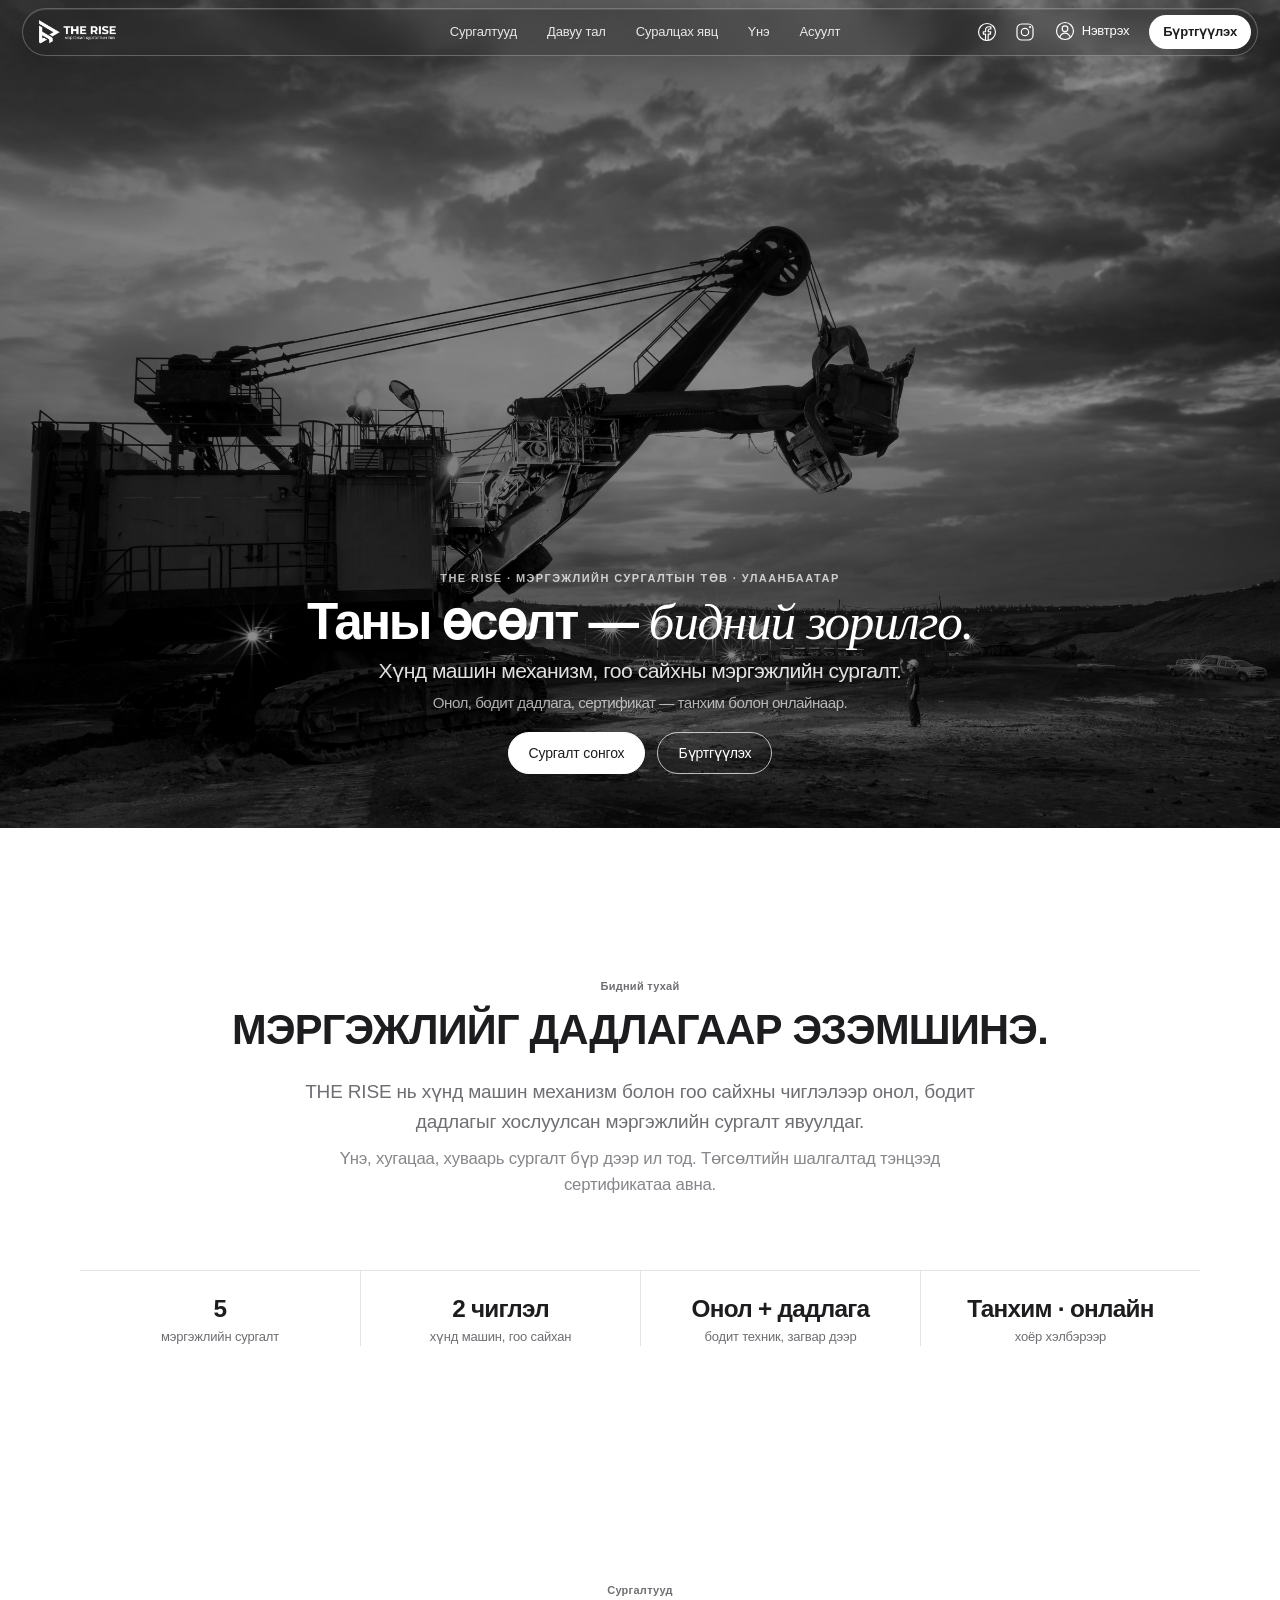
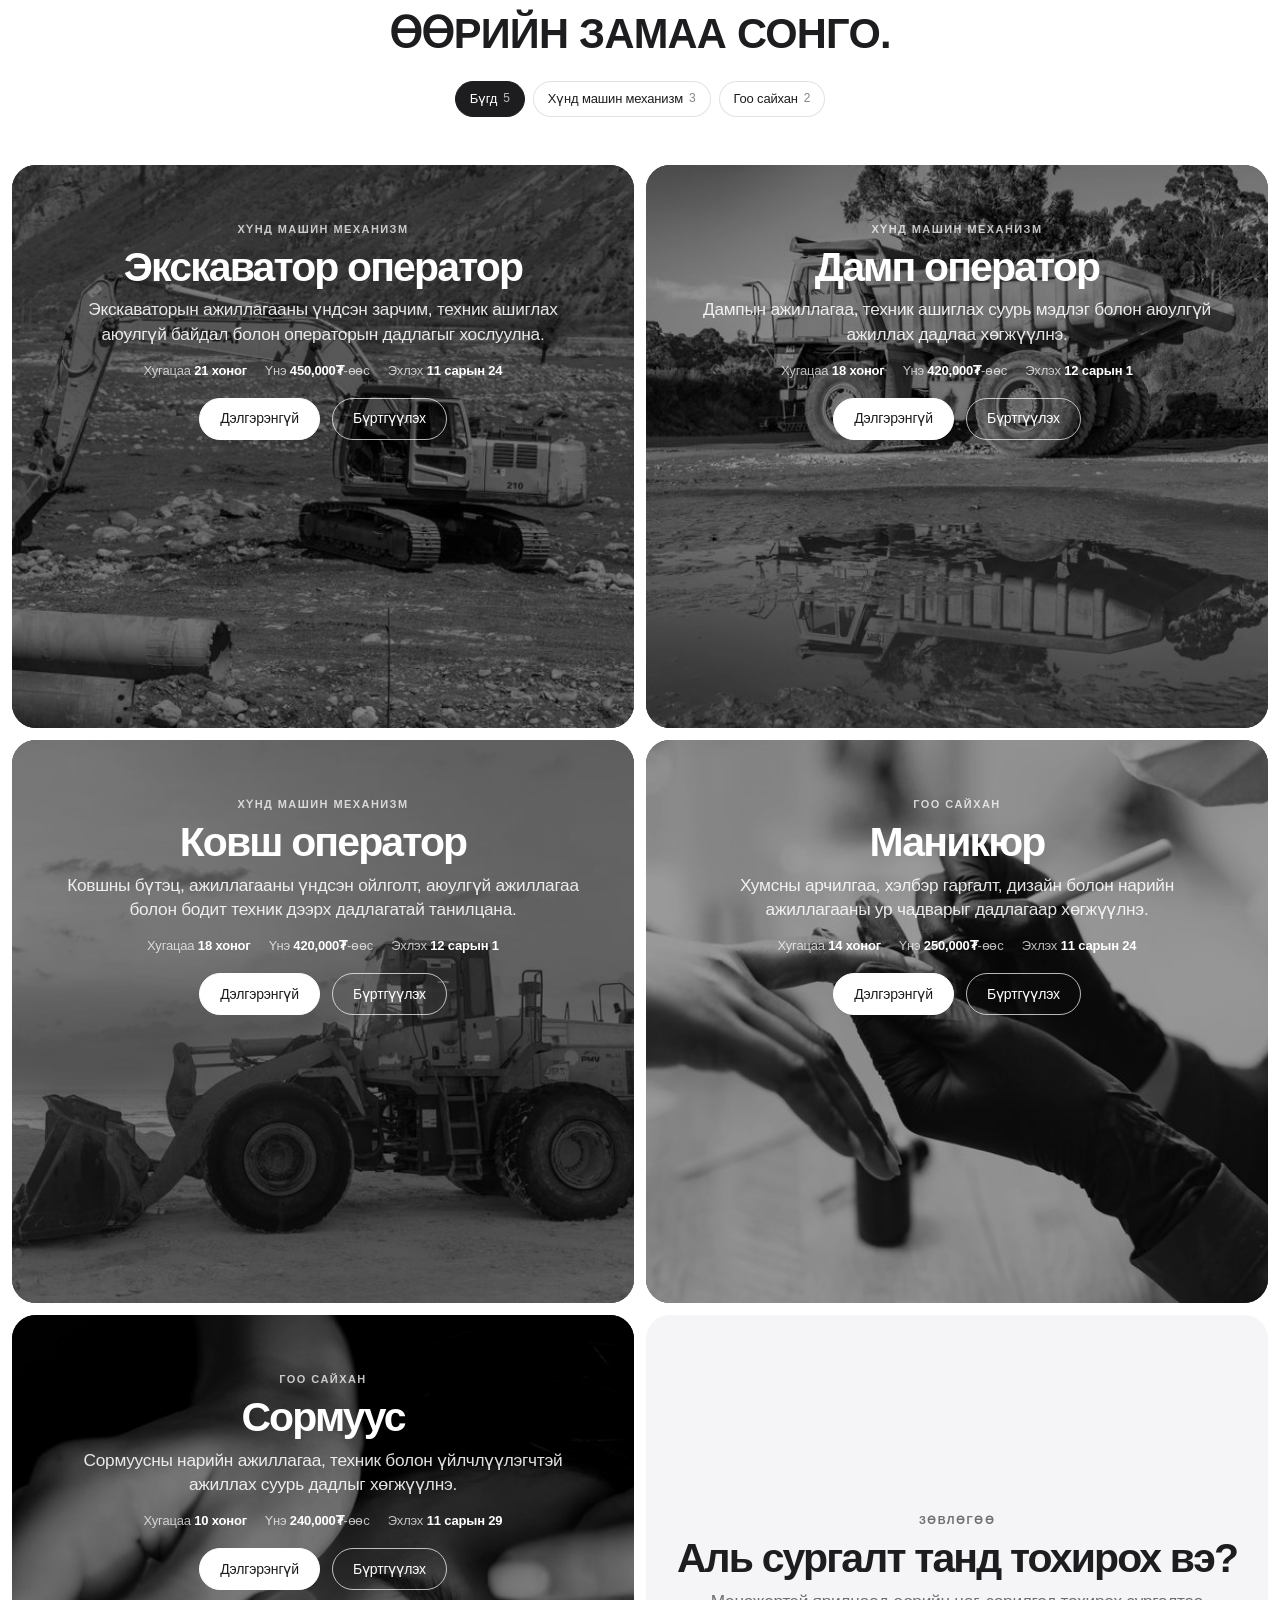
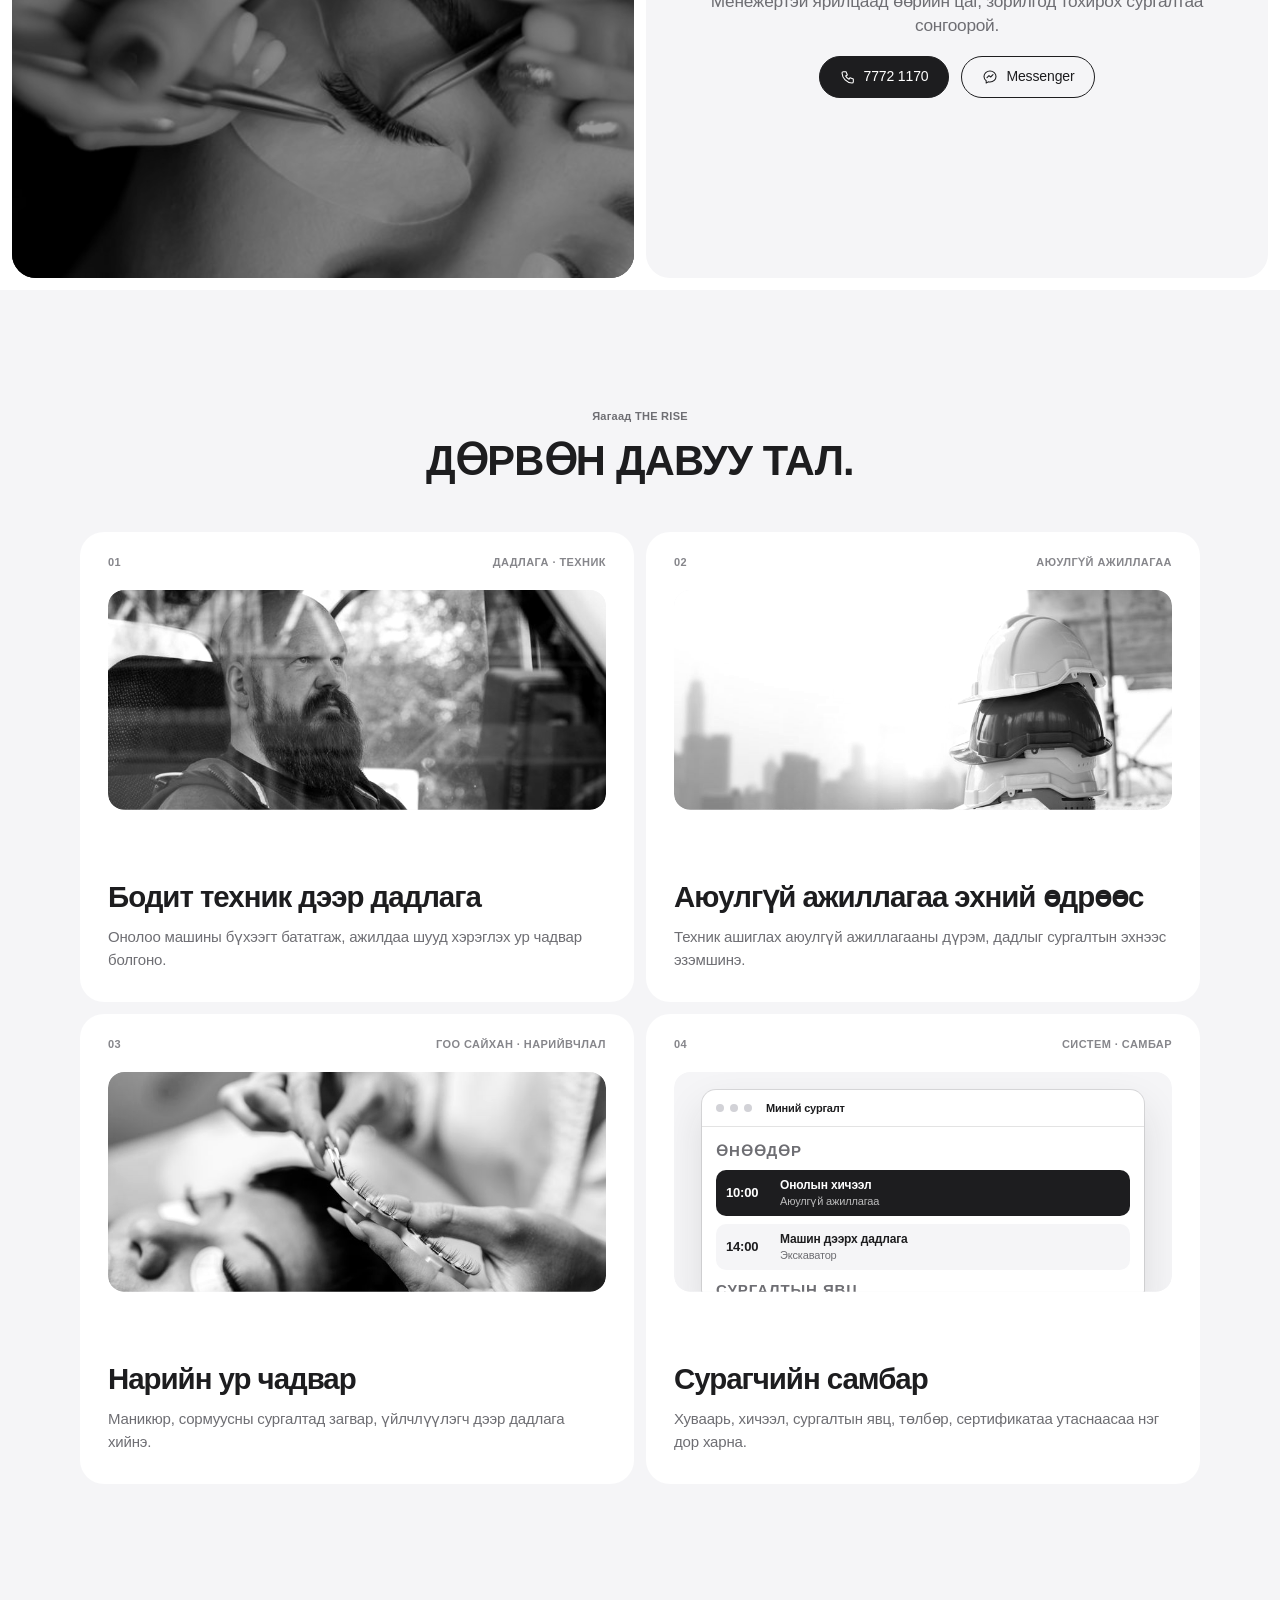
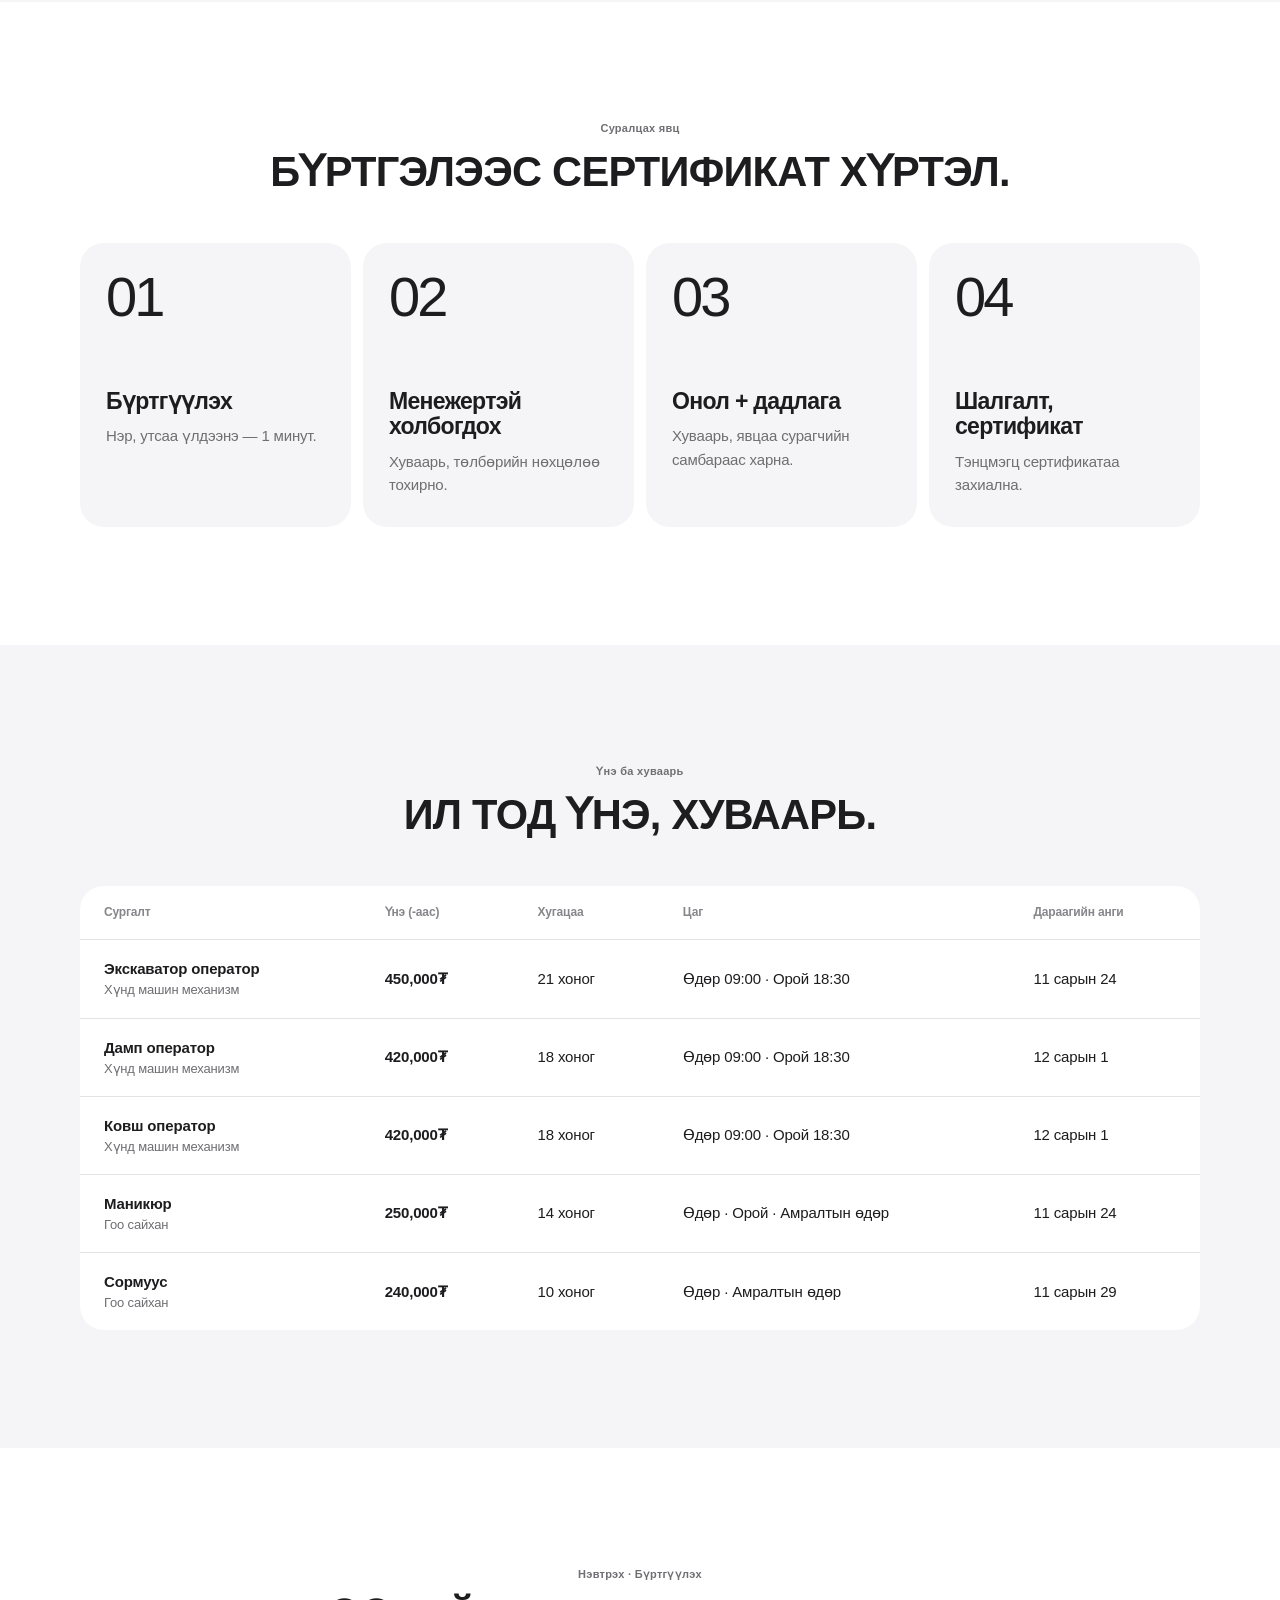
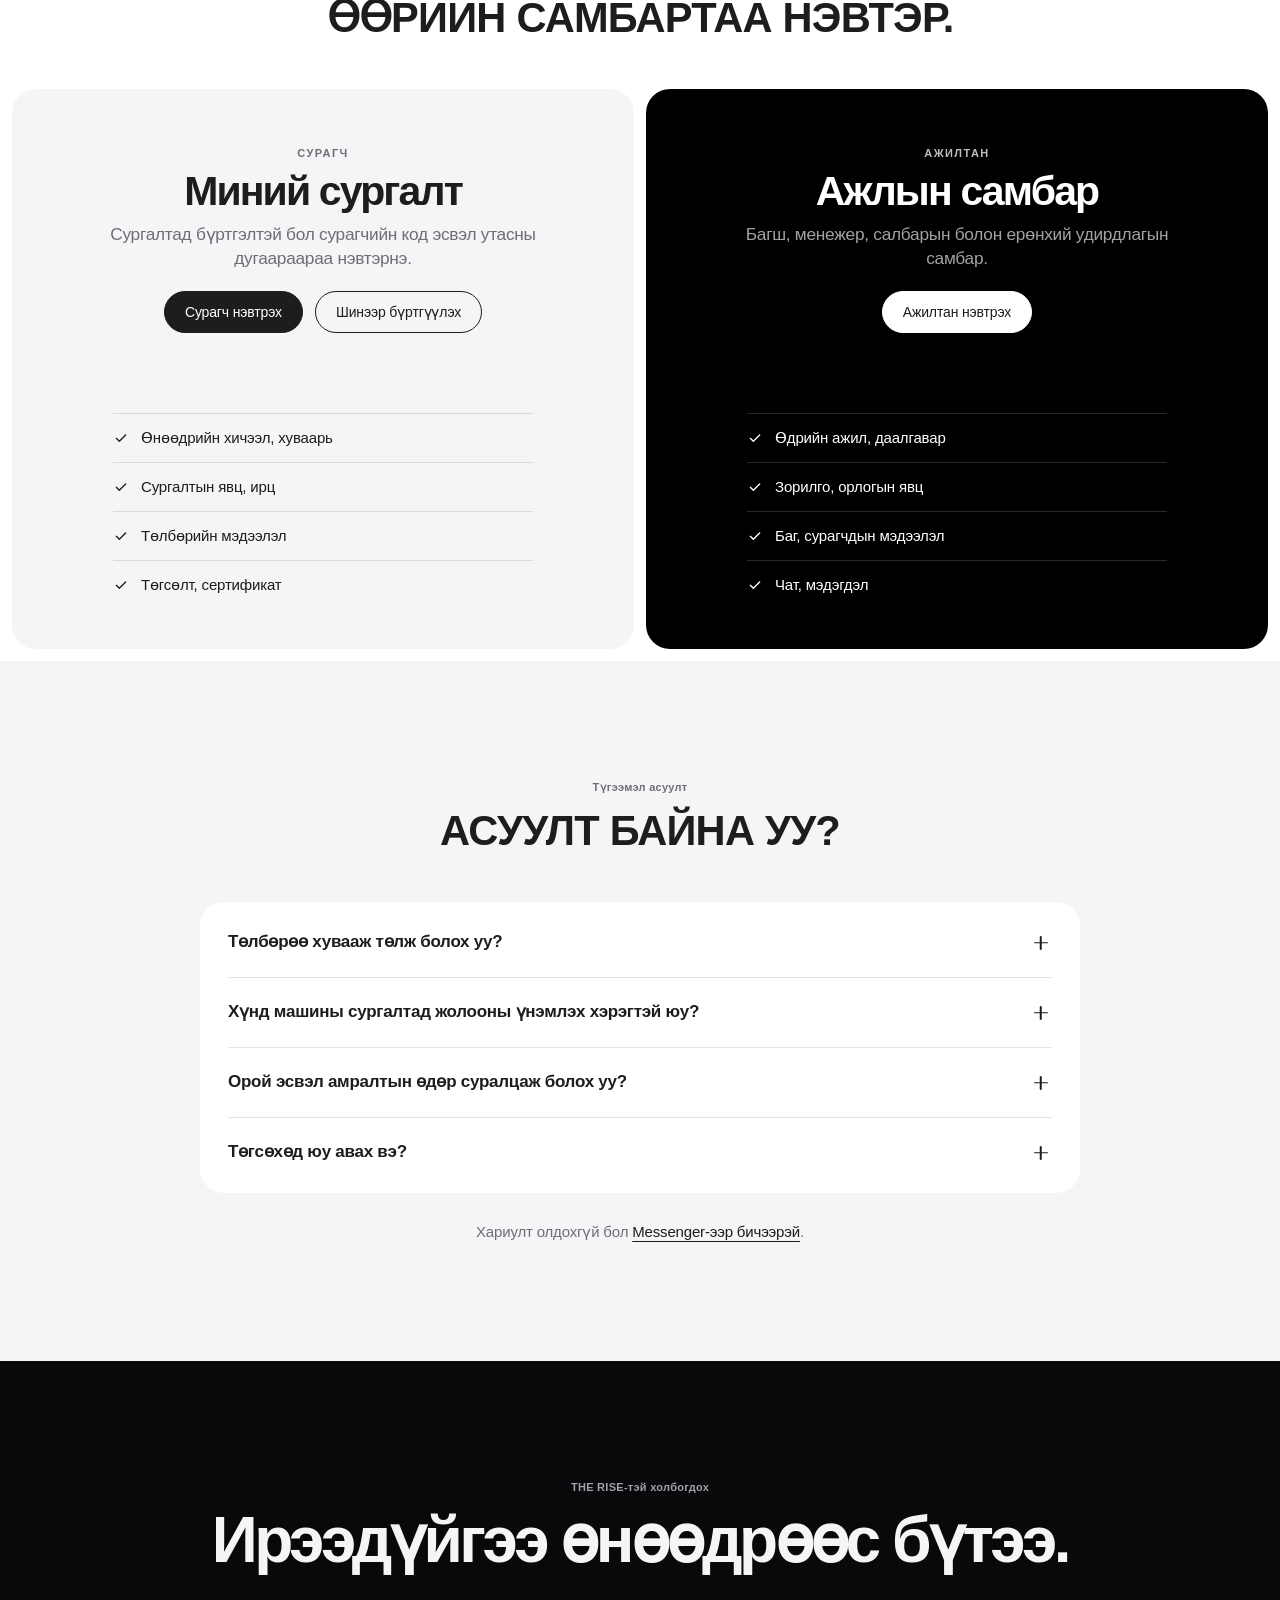
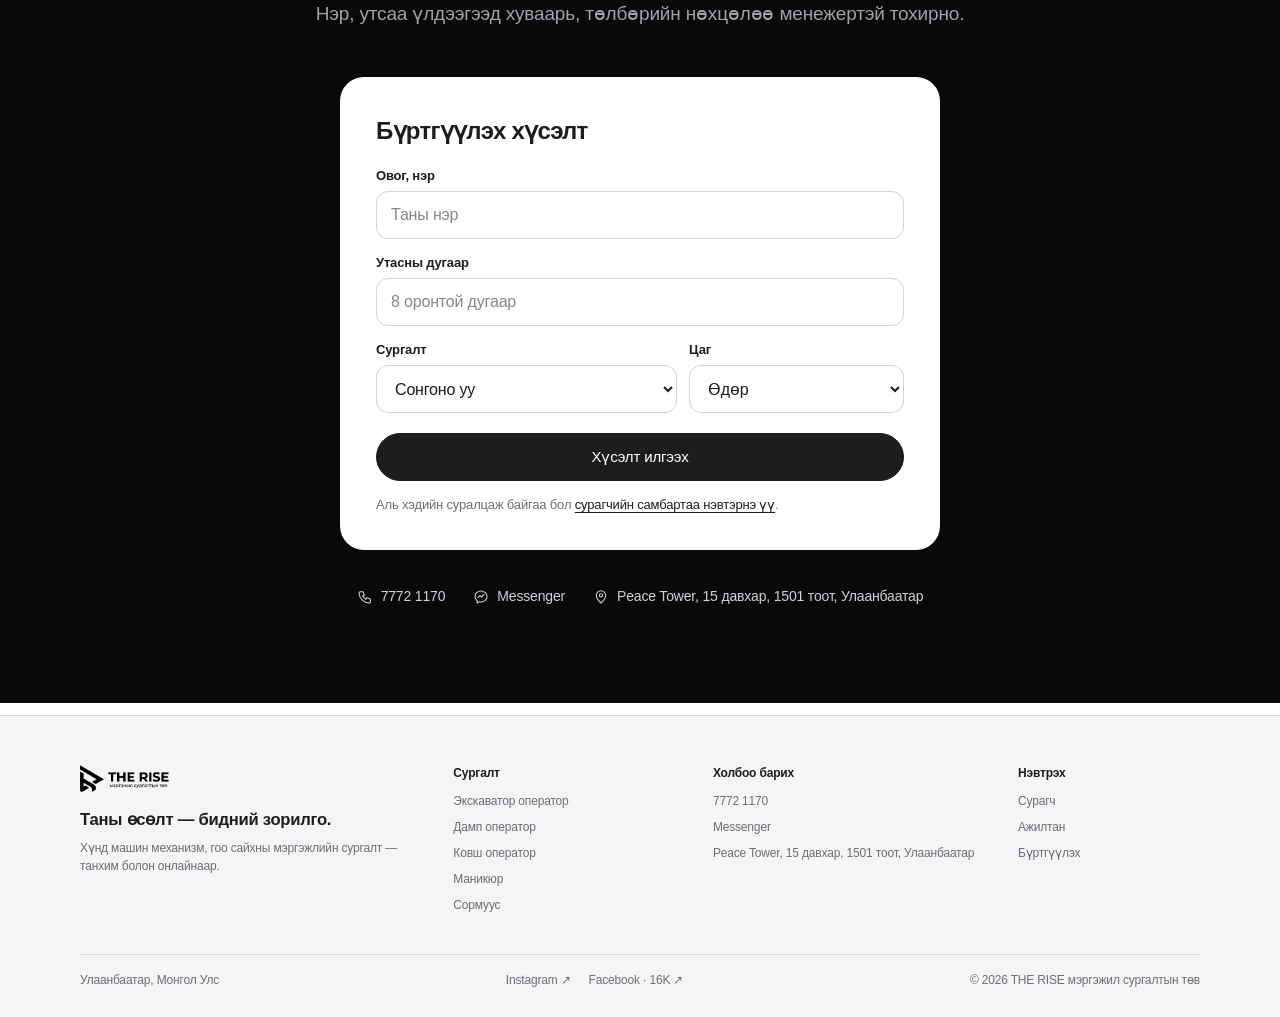
==== commit 2e4c516c: "Restore pre-11-19 dashboard design (keep real sign-in); landing v4 with subtle motion" ====
--- a/index.html
+++ b/index.html
@@ -9,204 +9,234 @@
 <meta property="og:locale" content="mn_MN">
 <meta property="og:title" content="THE RISE — Хүнд машин, гоо сайхны мэргэжлийн сургалт">
 <meta property="og:description" content="Экскаватор, дамп, ковш оператор, маникюр, сормуусны сургалт. Үнэ, хугацаа, хуваарь ил тод. Бодит дадлага, сертификат.">
-<meta name="theme-color" content="#161617">
+<meta name="theme-color" content="#000000">
 <link rel="icon" href="assets/favicon.svg">
 <link rel="preload" as="image" href="assets/photos/hero-mining-shovel-1200.jpg" imagesrcset="assets/photos/hero-mining-shovel-1200.jpg 1200w, assets/photos/hero-mining-shovel-2400.jpg 2400w" imagesizes="100vw" fetchpriority="high">
-<link rel="stylesheet" href="site.css?v=site13">
-<script defer src="site.js?v=site13"></script>
+<link rel="stylesheet" href="site.css?v=site12">
+<script defer src="site.js?v=site12"></script>
 <script type="application/ld+json">{"@context":"https://schema.org","@type":"EducationalOrganization","name":"THE RISE мэргэжил сургалтын төв","telephone":"7772 1170","address":"Peace Tower, 15 давхар, 1501 тоот, Улаанбаатар","sameAs":["https://www.facebook.com/EDURISE.MN","https://www.instagram.com/the.rise.official"]}</script>
 </head>
 <body class="home">
 <a class="skip" href="#main">Үндсэн агуулга руу</a>
-<header class="gn" data-hdr>
- <div class="gn-in">
-  <a class="gn-logo" href="index.html" aria-label="THE RISE нүүр хуудас"><img src="assets/figma/rise.png" alt="THE RISE" width="72" height="24"></a>
-  <nav class="gn-links" id="site-menu" aria-label="Үндсэн цэс">
-   <a href="#hund-mashin">Хүнд машин</a><a href="#goo-saikhan">Гоо сайхан</a><a href="#une">Үнэ ба хуваарь</a><a href="#yagaad">Яагаад THE RISE</a><a href="#asuult">Асуулт</a>
-   <span class="gn-login-links"><a href="staff.html#student"><svg class="i" aria-hidden="true"><use href="#i-cap"/></svg>Сурагч нэвтрэх</a><a href="staff.html"><svg class="i" aria-hidden="true"><use href="#i-brief"/></svg>Ажилтан нэвтрэх</a></span>
+<header class="hdr" data-hdr>
+ <div class="hdr-pill">
+  <a class="brand" href="index.html" aria-label="THE RISE нүүр хуудас"><img src="assets/figma/rise.png" alt="THE RISE" width="99" height="33"></a>
+  <nav class="nav" id="site-menu" aria-label="Үндсэн цэс">
+   <a href="#surgalt">Сургалтууд</a><a href="#davuu">Давуу тал</a><a href="#yavts">Суралцах явц</a><a href="#une">Үнэ</a><a href="#asuult">Асуулт</a>
+   <span class="nav-login"><a href="staff.html#student"><svg class="i" aria-hidden="true"><use href="#i-cap"/></svg>Сурагч нэвтрэх</a><a href="staff.html"><svg class="i" aria-hidden="true"><use href="#i-brief"/></svg>Ажилтан нэвтрэх</a></span>
   </nav>
-  <div class="gn-act">
+  <div class="hdr-act">
+   <a class="hicon social" href="https://www.facebook.com/EDURISE.MN" target="_blank" rel="noopener" aria-label="Facebook"><svg class="i" aria-hidden="true"><use href="#i-fb"/></svg></a>
+   <a class="hicon social" href="https://www.instagram.com/the.rise.official" target="_blank" rel="noopener" aria-label="Instagram"><svg class="i" aria-hidden="true"><use href="#i-ig"/></svg></a>
    <div class="login" data-login>
-    <button class="gn-btn login-btn" type="button" aria-expanded="false" aria-controls="login-menu"><svg class="i" aria-hidden="true"><use href="#i-user"/></svg><span>Нэвтрэх</span></button>
+    <button class="login-btn" type="button" aria-expanded="false" aria-controls="login-menu"><svg class="i" aria-hidden="true"><use href="#i-user"/></svg><span>Нэвтрэх</span></button>
     <div class="login-menu" id="login-menu" hidden>
      <a href="staff.html#student"><svg class="i" aria-hidden="true"><use href="#i-cap"/></svg><span><strong>Сурагч</strong><small>Хичээл, хуваарь, төлбөр, сертификат</small></span></a>
      <a href="staff.html"><svg class="i" aria-hidden="true"><use href="#i-brief"/></svg><span><strong>Ажилтан</strong><small>Багш, менежер, удирдлагын самбар</small></span></a>
     </div>
    </div>
-   <a class="gn-cta" href="#burtguuleh">Бүртгүүлэх</a>
-   <button class="gn-btn menu" type="button" aria-expanded="false" aria-controls="site-menu" aria-label="Цэс"><svg class="i i-open" aria-hidden="true"><use href="#i-menu"/></svg><svg class="i i-close" aria-hidden="true"><use href="#i-close"/></svg></button>
+   <a class="nav-cta" href="#burtguuleh">Бүртгүүлэх</a>
+   <button class="menu" type="button" aria-expanded="false" aria-controls="site-menu" aria-label="Цэс"><svg class="i i-open" aria-hidden="true"><use href="#i-menu"/></svg><svg class="i i-close" aria-hidden="true"><use href="#i-close"/></svg></button>
   </div>
  </div>
 </header>
 <main id="main">
- <section class="unit dark hero" aria-labelledby="hero-title">
-  <div class="copy">
-   <h1 id="hero-title">Таны өсөлт — бидний зорилго.</h1>
-   <p class="sub">Хүнд машин механизм, гоо сайхны мэргэжлийн сургалт.</p>
-   <div class="ctas"><a class="btn on-dark" href="#hund-mashin">Сургалтууд үзэх</a><a class="btn alt on-dark" href="#burtguuleh">Бүртгүүлэх</a></div>
-  </div>
-  <figure class="media"><img class="ph" src="assets/photos/hero-mining-shovel-1200.jpg" srcset="assets/photos/hero-mining-shovel-1200.jpg 1200w, assets/photos/hero-mining-shovel-2400.jpg 2400w" sizes="100vw" width="2400" height="1600" alt="Бүрэнхий үеийн уурхайд ажиллаж буй том экскаватор" fetchpriority="high" style="object-position:45% 58%"></figure>
- </section>
-
- <section class="unit light" id="hund-mashin" aria-labelledby="heavy-title">
-  <div class="copy" data-reveal>
-   <p class="kicker">Хүнд машин механизм</p>
-   <h2 id="heavy-title">Экскаватор оператор</h2>
-   <p class="sub">Онолоо бодит машин дээр бататгана.</p>
-   <p class="meta"><span class="s">21 хоног</span> · <span class="s">450,000₮</span>-өөс · Эхлэх <span class="s">11 сарын 24</span></p>
-   <div class="ctas"><a class="btn" href="surgalt/ekskavator.html">Дэлгэрэнгүй</a><a class="btn alt" href="surgalt/ekskavator.html#burtguuleh">Бүртгүүлэх</a></div>
-  </div>
-  <figure class="media"><img class="ph" src="assets/photos/course-excavator-800.jpg" srcset="assets/photos/course-excavator-800.jpg 800w, assets/photos/course-excavator-1600.jpg 1600w" sizes="100vw" width="1600" height="1068" alt="Уулын бэлд ажиллаж буй гинжит экскаватор" loading="lazy" decoding="async" style="object-position:55% 60%"></figure>
- </section>
-
- <div class="tiles" aria-label="Хүнд машины бусад сургалт">
-  <article class="tile dark" data-reveal>
- <div class="copy">
+ <section class="hero" data-theme="dark" aria-labelledby="hero-title">
+  <img class="ph hero-bg" src="assets/photos/hero-mining-shovel-1200.jpg" srcset="assets/photos/hero-mining-shovel-1200.jpg 1200w, assets/photos/hero-mining-shovel-2400.jpg 2400w" sizes="100vw" width="2400" height="1600" alt="Бүрэнхий үеийн уурхайд ажиллаж буй том экскаватор" fetchpriority="high" style="object-position:38% 50%">
+  <span class="veil" aria-hidden="true"></span>
+  <div class="hero-copy">
+   <p class="eyebrow">THE RISE · Мэргэжлийн сургалтын төв · Улаанбаатар</p>
+   <h1 id="hero-title" aria-label="Таны өсөлт — бидний зорилго."><span aria-hidden="true"><span class="w"><span class="wi" style="--i:0">Таны</span></span> <span class="w"><span class="wi" style="--i:1">өсөлт</span></span> <span class="w"><span class="wi" style="--i:2">—</span></span> <span class="w"><span class="wi" style="--i:3"><em>бидний</em></span></span> <span class="w"><span class="wi" style="--i:4"><em>зорилго.</em></span></span></span></h1>
+   <p class="hero-desc">Хүнд машин механизм, гоо сайхны мэргэжлийн сургалт.<span>Онол, бодит дадлага, сертификат — танхим болон онлайнаар.</span></p>
+   <div class="actions"><a class="btn white" href="#surgalt">Сургалт сонгох</a><a class="btn outline-white" href="#burtguuleh">Бүртгүүлэх</a></div>
+  </div>
+ </section>
+
+ <section class="statement" id="tuhai" aria-labelledby="about-title">
+  <div class="statement-in" data-reveal>
+   <p class="eyebrow">Бидний тухай</p>
+   <h2 id="about-title" aria-label="Мэргэжлийг дадлагаар эзэмшинэ."><span aria-hidden="true"><span class="w"><span class="wi" style="--i:0">Мэргэжлийг</span></span> <span class="w"><span class="wi" style="--i:1">дадлагаар</span></span> <span class="w"><span class="wi" style="--i:2">эзэмшинэ.</span></span></span></h2>
+   <p class="lead">THE RISE нь хүнд машин механизм болон гоо сайхны чиглэлээр онол, бодит дадлагыг хослуулсан мэргэжлийн сургалт явуулдаг.<span>Үнэ, хугацаа, хуваарь сургалт бүр дээр ил тод. Төгсөлтийн шалгалтад тэнцээд сертификатаа авна.</span></p>
+  </div>
+  <dl class="stats shell" data-reveal>
+   <div><dt>5</dt><dd>мэргэжлийн сургалт</dd></div>
+   <div><dt>2 чиглэл</dt><dd>хүнд машин, гоо сайхан</dd></div>
+   <div><dt>Онол + дадлага</dt><dd>бодит техник, загвар дээр</dd></div>
+   <div><dt>Танхим · онлайн</dt><dd>хоёр хэлбэрээр</dd></div>
+  </dl>
+ </section>
+
+ <section class="tiles-sec" id="surgalt" aria-labelledby="courses-title">
+  <div class="sec-h shell" data-reveal>
+   <p class="eyebrow">Сургалтууд</p><h2 id="courses-title" aria-label="Өөрийн замаа сонго."><span aria-hidden="true"><span class="w"><span class="wi" style="--i:0">Өөрийн</span></span> <span class="w"><span class="wi" style="--i:1">замаа</span></span> <span class="w"><span class="wi" style="--i:2">сонго.</span></span></span></h2>
+   <div class="chips" role="group" aria-label="Чиглэлээр шүүх"><button type="button" data-filter="all" aria-pressed="true">Бүгд <span>5</span></button><button type="button" data-filter="heavy" aria-pressed="false">Хүнд машин механизм <span>3</span></button><button type="button" data-filter="beauty" aria-pressed="false">Гоо сайхан <span>2</span></button></div>
+  </div>
+  <div class="tiles"><article class="tile" data-track="heavy" data-reveal>
+ <img class="ph tile-bg" src="assets/photos/course-excavator-800.jpg" srcset="assets/photos/course-excavator-800.jpg 800w, assets/photos/course-excavator-1600.jpg 1600w" sizes="(max-width: 900px) 100vw, 50vw" width="1600" height="1068" alt="Уулын бэлд ажиллаж буй гинжит экскаватор" loading="lazy" decoding="async" style="object-position:55% 60%">
+ <span class="veil" aria-hidden="true"></span>
+ <div class="tile-copy">
+  <p class="eyebrow">Хүнд машин механизм</p>
+  <h3>Экскаватор оператор</h3>
+  <p class="tile-sub">Экскаваторын ажиллагааны үндсэн зарчим, техник ашиглах аюулгүй байдал болон операторын дадлагыг хослуулна.</p>
+  <p class="tile-meta"><span>Хугацаа <b><span class="s">21 хоног</span></b></span><span>Үнэ <b><span class="s">450,000₮</span></b>-өөс</span><span>Эхлэх <b><span class="s">11 сарын 24</span></b></span></p>
+  <div class="actions"><a class="btn white" href="surgalt/ekskavator.html">Дэлгэрэнгүй</a><a class="btn outline-white" href="surgalt/ekskavator.html#burtguuleh">Бүртгүүлэх</a></div>
+ </div>
+</article><article class="tile" data-track="heavy" data-reveal>
+ <img class="ph tile-bg" src="assets/photos/course-dump-truck-800.jpg" srcset="assets/photos/course-dump-truck-800.jpg 800w, assets/photos/course-dump-truck-1600.jpg 1600w" sizes="(max-width: 900px) 100vw, 50vw" width="1600" height="1067" alt="Уурхайн шар дамп машин" loading="lazy" decoding="async" style="object-position:45% 45%">
+ <span class="veil" aria-hidden="true"></span>
+ <div class="tile-copy">
+  <p class="eyebrow">Хүнд машин механизм</p>
   <h3>Дамп оператор</h3>
-  <p class="sub">Жолоодлого, ачилт, аюулгүй ажиллагаа.</p>
-  <p class="meta"><span class="s">18 хоног</span> · <span class="s">420,000₮</span>-өөс · Эхлэх <span class="s">12 сарын 1</span></p>
-  <div class="ctas"><a class="btn on-dark" href="surgalt/damp.html">Дэлгэрэнгүй</a><a class="btn alt on-dark" href="surgalt/damp.html#burtguuleh">Бүртгүүлэх</a></div>
- </div>
- <figure class="media"><img class="ph" src="assets/photos/course-dump-truck-800.jpg" srcset="assets/photos/course-dump-truck-800.jpg 800w, assets/photos/course-dump-truck-1600.jpg 1600w" sizes="(max-width: 734px) 100vw, 50vw" width="1600" height="1067" alt="Уурхайн шар дамп машин" loading="lazy" decoding="async" style="object-position:45% 45%"></figure>
-</article><article class="tile light" data-reveal>
- <div class="copy">
+  <p class="tile-sub">Дампын ажиллагаа, техник ашиглах суурь мэдлэг болон аюулгүй ажиллах дадлаа хөгжүүлнэ.</p>
+  <p class="tile-meta"><span>Хугацаа <b><span class="s">18 хоног</span></b></span><span>Үнэ <b><span class="s">420,000₮</span></b>-өөс</span><span>Эхлэх <b><span class="s">12 сарын 1</span></b></span></p>
+  <div class="actions"><a class="btn white" href="surgalt/damp.html">Дэлгэрэнгүй</a><a class="btn outline-white" href="surgalt/damp.html#burtguuleh">Бүртгүүлэх</a></div>
+ </div>
+</article><article class="tile" data-track="heavy" data-reveal>
+ <img class="ph tile-bg" src="assets/photos/course-wheel-loader-800.jpg" srcset="assets/photos/course-wheel-loader-800.jpg 800w, assets/photos/course-wheel-loader-1600.jpg 1600w" sizes="(max-width: 900px) 100vw, 50vw" width="1600" height="1067" alt="Нар жаргах үеийн дугуйт ковш" loading="lazy" decoding="async" style="object-position:50% 62%">
+ <span class="veil" aria-hidden="true"></span>
+ <div class="tile-copy">
+  <p class="eyebrow">Хүнд машин механизм</p>
   <h3>Ковш оператор</h3>
-  <p class="sub">Ковшны ажиллагааг дадлагаар эзэмшинэ.</p>
-  <p class="meta"><span class="s">18 хоног</span> · <span class="s">420,000₮</span>-өөс · Эхлэх <span class="s">12 сарын 1</span></p>
-  <div class="ctas"><a class="btn" href="surgalt/kovsh.html">Дэлгэрэнгүй</a><a class="btn alt" href="surgalt/kovsh.html#burtguuleh">Бүртгүүлэх</a></div>
- </div>
- <figure class="media"><img class="ph" src="assets/photos/course-wheel-loader-800.jpg" srcset="assets/photos/course-wheel-loader-800.jpg 800w, assets/photos/course-wheel-loader-1600.jpg 1600w" sizes="(max-width: 734px) 100vw, 50vw" width="1600" height="1067" alt="Нар жаргах үеийн дугуйт ковш" loading="lazy" decoding="async" style="object-position:50% 62%"></figure>
-</article>
- </div>
- <div class="tiles" id="goo-saikhan" aria-label="Гоо сайхны сургалт">
-  <article class="tile light" data-reveal>
- <div class="copy">
+  <p class="tile-sub">Ковшны бүтэц, ажиллагааны үндсэн ойлголт, аюулгүй ажиллагаа болон бодит техник дээрх дадлагатай танилцана.</p>
+  <p class="tile-meta"><span>Хугацаа <b><span class="s">18 хоног</span></b></span><span>Үнэ <b><span class="s">420,000₮</span></b>-өөс</span><span>Эхлэх <b><span class="s">12 сарын 1</span></b></span></p>
+  <div class="actions"><a class="btn white" href="surgalt/kovsh.html">Дэлгэрэнгүй</a><a class="btn outline-white" href="surgalt/kovsh.html#burtguuleh">Бүртгүүлэх</a></div>
+ </div>
+</article><article class="tile" data-track="beauty" data-reveal>
+ <img class="ph tile-bg" src="assets/photos/course-manicure-800.jpg" srcset="assets/photos/course-manicure-800.jpg 800w, assets/photos/course-manicure-1600.jpg 1600w" sizes="(max-width: 900px) 100vw, 50vw" width="1600" height="1067" alt="Маникюрын мастер хумс арчилж буй нь" loading="lazy" decoding="async" style="object-position:55% 50%">
+ <span class="veil" aria-hidden="true"></span>
+ <div class="tile-copy">
+  <p class="eyebrow">Гоо сайхан</p>
   <h3>Маникюр</h3>
-  <p class="sub">Арчилгаанаас дизайн хүртэл.</p>
-  <p class="meta"><span class="s">14 хоног</span> · <span class="s">250,000₮</span>-өөс · Эхлэх <span class="s">11 сарын 24</span></p>
-  <div class="ctas"><a class="btn" href="surgalt/manikyur.html">Дэлгэрэнгүй</a><a class="btn alt" href="surgalt/manikyur.html#burtguuleh">Бүртгүүлэх</a></div>
- </div>
- <figure class="media"><img class="ph" src="assets/photos/course-manicure-800.jpg" srcset="assets/photos/course-manicure-800.jpg 800w, assets/photos/course-manicure-1600.jpg 1600w" sizes="(max-width: 734px) 100vw, 50vw" width="1600" height="1067" alt="Маникюрын мастер хумс арчилж буй нь" loading="lazy" decoding="async" style="object-position:55% 50%"></figure>
-</article><article class="tile dark" data-reveal>
- <div class="copy">
+  <p class="tile-sub">Хумсны арчилгаа, хэлбэр гаргалт, дизайн болон нарийн ажиллагааны ур чадварыг дадлагаар хөгжүүлнэ.</p>
+  <p class="tile-meta"><span>Хугацаа <b><span class="s">14 хоног</span></b></span><span>Үнэ <b><span class="s">250,000₮</span></b>-өөс</span><span>Эхлэх <b><span class="s">11 сарын 24</span></b></span></p>
+  <div class="actions"><a class="btn white" href="surgalt/manikyur.html">Дэлгэрэнгүй</a><a class="btn outline-white" href="surgalt/manikyur.html#burtguuleh">Бүртгүүлэх</a></div>
+ </div>
+</article><article class="tile" data-track="beauty" data-reveal>
+ <img class="ph tile-bg" src="assets/photos/course-lash-800.jpg" srcset="assets/photos/course-lash-800.jpg 800w, assets/photos/course-lash-1600.jpg 1600w" sizes="(max-width: 900px) 100vw, 50vw" width="1600" height="1067" alt="Сормуус суулгаж буй ойрын зураг" loading="lazy" decoding="async" style="object-position:50% 45%">
+ <span class="veil" aria-hidden="true"></span>
+ <div class="tile-copy">
+  <p class="eyebrow">Гоо сайхан</p>
   <h3>Сормуус</h3>
-  <p class="sub">Нарийн техник. Цэвэр гүйцэтгэл.</p>
-  <p class="meta"><span class="s">10 хоног</span> · <span class="s">240,000₮</span>-өөс · Эхлэх <span class="s">11 сарын 29</span></p>
-  <div class="ctas"><a class="btn on-dark" href="surgalt/sormuus.html">Дэлгэрэнгүй</a><a class="btn alt on-dark" href="surgalt/sormuus.html#burtguuleh">Бүртгүүлэх</a></div>
- </div>
- <figure class="media"><img class="ph" src="assets/photos/course-lash-800.jpg" srcset="assets/photos/course-lash-800.jpg 800w, assets/photos/course-lash-1600.jpg 1600w" sizes="(max-width: 734px) 100vw, 50vw" width="1600" height="1067" alt="Сормуус суулгаж буй ойрын зураг" loading="lazy" decoding="async" style="object-position:50% 45%"></figure>
-</article>
- </div>
-
- <section class="sec" id="une" aria-labelledby="price-title">
-  <div class="shell">
-   <div class="sh" data-reveal><h2 id="price-title"><span>Үнэ ба хуваарь.</span></h2><a class="more" href="#burtguuleh">Бүртгүүлэх<span aria-hidden="true">›</span></a></div>
-   <div class="table" data-reveal><table><thead><tr><th scope="col">Сургалт</th><th scope="col">Эхлэх үнэ</th><th scope="col">Хугацаа</th><th scope="col">Цаг</th><th scope="col">Дараагийн анги</th></tr></thead><tbody><tr><th scope="row"><a href="surgalt/ekskavator.html">Экскаватор оператор</a><small>Хүнд машин механизм</small></th><td class="num" data-label="Эхлэх үнэ"><span class="s">450,000₮</span></td><td data-label="Хугацаа"><span class="s">21 хоног</span></td><td data-label="Цаг"><span class="s">Өдөр 09:00 · Орой 18:30</span></td><td data-label="Дараагийн анги"><span class="s">11 сарын 24</span></td></tr><tr><th scope="row"><a href="surgalt/damp.html">Дамп оператор</a><small>Хүнд машин механизм</small></th><td class="num" data-label="Эхлэх үнэ"><span class="s">420,000₮</span></td><td data-label="Хугацаа"><span class="s">18 хоног</span></td><td data-label="Цаг"><span class="s">Өдөр 09:00 · Орой 18:30</span></td><td data-label="Дараагийн анги"><span class="s">12 сарын 1</span></td></tr><tr><th scope="row"><a href="surgalt/kovsh.html">Ковш оператор</a><small>Хүнд машин механизм</small></th><td class="num" data-label="Эхлэх үнэ"><span class="s">420,000₮</span></td><td data-label="Хугацаа"><span class="s">18 хоног</span></td><td data-label="Цаг"><span class="s">Өдөр 09:00 · Орой 18:30</span></td><td data-label="Дараагийн анги"><span class="s">12 сарын 1</span></td></tr><tr><th scope="row"><a href="surgalt/manikyur.html">Маникюр</a><small>Гоо сайхан</small></th><td class="num" data-label="Эхлэх үнэ"><span class="s">250,000₮</span></td><td data-label="Хугацаа"><span class="s">14 хоног</span></td><td data-label="Цаг"><span class="s">Өдөр · Орой · Амралтын өдөр</span></td><td data-label="Дараагийн анги"><span class="s">11 сарын 24</span></td></tr><tr><th scope="row"><a href="surgalt/sormuus.html">Сормуус</a><small>Гоо сайхан</small></th><td class="num" data-label="Эхлэх үнэ"><span class="s">240,000₮</span></td><td data-label="Хугацаа"><span class="s">10 хоног</span></td><td data-label="Цаг"><span class="s">Өдөр · Амралтын өдөр</span></td><td data-label="Дараагийн анги"><span class="s">11 сарын 29</span></td></tr></tbody></table></div>
-  </div>
- </section>
-
- <section class="sec gray" id="yagaad" aria-labelledby="why-title">
-  <div class="shell"><div class="sh" data-reveal><h2 id="why-title"><span>Яагаад THE RISE.</span> Онол, дадлага, сертификат — нэг дор.</h2></div></div>
-  <div class="scroller why" data-scroller>
- <ul class="track" id="why-track" role="list" aria-label="Яагаад THE RISE" tabindex="0"><li class="wcard"><p class="eyebrow">Дадлага</p><h3>Бодит машин дээр сурна.</h3><p>Онолын хичээлээ машины бүхээгт бататгана.</p><div class="wcard-visual"><img class="ph" src="assets/photos/practice-operator-cab-700.jpg" srcset="assets/photos/practice-operator-cab-700.jpg 700w, assets/photos/practice-operator-cab-1200.jpg 1200w" sizes="(max-width: 734px) 80vw, 372px" width="1200" height="1766" alt="Хүнд машины бүхээгт удирдлагын хөшүүрэг барьсан оператор" loading="lazy" decoding="async" style="object-position:50% 28%"></div></li><li class="wcard"><p class="eyebrow">Аюулгүй ажиллагаа</p><h3>Эхний өдрөөс дүрэм, дадал.</h3><p>Техник ашиглах аюулгүй ажиллагааг бүх сургалтын эхэнд үзнэ.</p><div class="wcard-visual"><img class="ph" src="assets/photos/safety-hard-hats-800.jpg" srcset="assets/photos/safety-hard-hats-800.jpg 800w, assets/photos/safety-hard-hats-1400.jpg 1400w" sizes="(max-width: 734px) 80vw, 372px" width="1400" height="933" alt="Барилгын талбай дээрх хамгаалалтын малгайнууд" loading="lazy" decoding="async"></div></li><li class="wcard"><p class="eyebrow">Гоо сайхан</p><h3>Загвар дээр гараа суулгана.</h3><p>Маникюр, сормуусны сургалтад загвар, үйлчлүүлэгч дээр дадлага хийнэ.</p><div class="wcard-visual"><img class="ph" src="assets/photos/beauty-lash-artist-800.jpg" srcset="assets/photos/beauty-lash-artist-800.jpg 800w, assets/photos/beauty-lash-artist-1600.jpg 1600w" sizes="(max-width: 734px) 80vw, 372px" width="1600" height="1067" alt="Сормуусны мастер үйлчлүүлэгчтэй ажиллаж буй нь" loading="lazy" decoding="async"></div></li><li class="wcard"><p class="eyebrow">Сурагчийн самбар</p><h3>Хуваарь, явц, төлбөр — утсандаа.</h3><p>Бүртгүүлсний дараа өөрийн самбартаа нэвтэрч хичээлээ хянана.</p><div class="wcard-visual"><div class="mock" aria-hidden="true">
- <div class="mock-top"><b>Өнөөдөр</b><span>Пүрэв</span></div>
- <div class="mock-row on"><b>10:00</b><span>Онолын хичээл<small>Аюулгүй ажиллагаа</small></span></div>
- <div class="mock-row"><b>14:00</b><span>Машин дээрх дадлага<small>Экскаватор</small></span></div>
- <p class="mock-h">Сургалтын явц</p>
- <div class="mock-track"><i></i></div>
-</div></div></li><li class="wcard"><p class="eyebrow">Сертификат</p><h3>Шалгалтад тэнцээд авна.</h3><p>Төгсөлтийн шалгалтын дараа THE RISE-ийн сертификат олгоно.</p><div class="wcard-visual"><div class="cert" aria-hidden="true">
- <div class="cert-in">
-  <img src="assets/figma/rise.png" alt="" width="72" height="24">
-  <p class="cert-k">Сертификат</p>
-  <p class="cert-c">Мэргэжлийн сургалт төгссөн</p>
-  <i class="cert-l"></i>
-  <div class="cert-f"><i class="cert-seal"></i><i class="cert-sig"></i></div>
- </div>
-</div></div></li></ul>
- <div class="scroller-nav"><button type="button" class="pager" data-dir="-1" aria-controls="why-track" aria-label="Өмнөх"><svg class="i" aria-hidden="true"><use href="#i-prev"/></svg></button><button type="button" class="pager" data-dir="1" aria-controls="why-track" aria-label="Дараах"><svg class="i" aria-hidden="true"><use href="#i-next"/></svg></button></div>
-</div>
- </section>
-
- <div class="tiles portal" id="nevtreh">
-  <article class="tile light" data-reveal>
-   <div class="copy">
-    <h3>Сурагч</h3>
-    <p class="sub">Хичээл, хуваарь, төлбөр, сертификатаа нэг дороос.</p>
-    <div class="ctas"><a class="btn" href="staff.html#student">Сурагч нэвтрэх</a><a class="btn alt" href="#burtguuleh">Бүртгүүлэх</a></div>
-   </div>
-   <div class="media pane"><div class="mock" aria-hidden="true">
- <div class="mock-top"><b>Өнөөдөр</b><span>Пүрэв</span></div>
- <div class="mock-row on"><b>10:00</b><span>Онолын хичээл<small>Аюулгүй ажиллагаа</small></span></div>
- <div class="mock-row"><b>14:00</b><span>Машин дээрх дадлага<small>Экскаватор</small></span></div>
- <p class="mock-h">Сургалтын явц</p>
- <div class="mock-track"><i></i></div>
+  <p class="tile-sub">Сормуусны нарийн ажиллагаа, техник болон үйлчлүүлэгчтэй ажиллах суурь дадлыг хөгжүүлнэ.</p>
+  <p class="tile-meta"><span>Хугацаа <b><span class="s">10 хоног</span></b></span><span>Үнэ <b><span class="s">240,000₮</span></b>-өөс</span><span>Эхлэх <b><span class="s">11 сарын 29</span></b></span></p>
+  <div class="actions"><a class="btn white" href="surgalt/sormuus.html">Дэлгэрэнгүй</a><a class="btn outline-white" href="surgalt/sormuus.html#burtguuleh">Бүртгүүлэх</a></div>
+ </div>
+</article><article class="tile tile-help" data-reveal>
+ <div class="tile-copy">
+  <p class="eyebrow">Зөвлөгөө</p>
+  <h3>Аль сургалт танд тохирох вэ?</h3>
+  <p class="tile-sub">Менежертэй ярилцаад өөрийн цаг, зорилгод тохирох сургалтаа сонгоорой.</p>
+  <div class="actions"><a class="btn" href="tel:77721170"><svg class="i" aria-hidden="true"><use href="#i-phone"/></svg>7772 1170</a><a class="btn outline" href="https://m.me/EDURISE.MN" target="_blank" rel="noopener"><svg class="i" aria-hidden="true"><use href="#i-msg"/></svg>Messenger</a></div>
+ </div>
+</article></div>
+ </section>
+
+ <section class="principles" id="davuu" aria-labelledby="why-title">
+  <div class="sec-h shell" data-reveal><p class="eyebrow">Яагаад THE RISE</p><h2 id="why-title" aria-label="Дөрвөн давуу тал."><span aria-hidden="true"><span class="w"><span class="wi" style="--i:0">Дөрвөн</span></span> <span class="w"><span class="wi" style="--i:1">давуу</span></span> <span class="w"><span class="wi" style="--i:2">тал.</span></span></span></h2></div>
+  <div class="card-grid shell">
+   <article class="pcard" data-reveal>
+    <div class="pcard-meta"><span>01</span><span>Дадлага · Техник</span></div>
+    <div class="pcard-visual"><img class="ph" src="assets/photos/practice-operator-cab-700.jpg" srcset="assets/photos/practice-operator-cab-700.jpg 700w, assets/photos/practice-operator-cab-1200.jpg 1200w" sizes="(max-width: 900px) 100vw, 560px" width="1200" height="1766" alt="Хүнд машины бүхээгт удирдлагын хөшүүрэг барьсан оператор" loading="lazy" decoding="async" style="object-position:50% 30%"></div>
+    <div class="pcard-copy"><h3>Бодит техник дээр дадлага</h3><p>Онолоо машины бүхээгт бататгаж, ажилдаа шууд хэрэглэх ур чадвар болгоно.</p></div>
+   </article>
+   <article class="pcard" data-reveal>
+    <div class="pcard-meta"><span>02</span><span>Аюулгүй ажиллагаа</span></div>
+    <div class="pcard-visual"><img class="ph" src="assets/photos/safety-hard-hats-800.jpg" srcset="assets/photos/safety-hard-hats-800.jpg 800w, assets/photos/safety-hard-hats-1400.jpg 1400w" sizes="(max-width: 900px) 100vw, 560px" width="1400" height="933" alt="Барилгын талбай дээрх хамгаалалтын малгайнууд" loading="lazy" decoding="async"></div>
+    <div class="pcard-copy"><h3>Аюулгүй ажиллагаа эхний өдрөөс</h3><p>Техник ашиглах аюулгүй ажиллагааны дүрэм, дадлыг сургалтын эхнээс эзэмшинэ.</p></div>
+   </article>
+   <article class="pcard" data-reveal>
+    <div class="pcard-meta"><span>03</span><span>Гоо сайхан · Нарийвчлал</span></div>
+    <div class="pcard-visual"><img class="ph" src="assets/photos/beauty-lash-artist-800.jpg" srcset="assets/photos/beauty-lash-artist-800.jpg 800w, assets/photos/beauty-lash-artist-1600.jpg 1600w" sizes="(max-width: 900px) 100vw, 560px" width="1600" height="1067" alt="Сормуусны мастер үйлчлүүлэгчтэй ажиллаж буй нь" loading="lazy" decoding="async"></div>
+    <div class="pcard-copy"><h3>Нарийн ур чадвар</h3><p>Маникюр, сормуусны сургалтад загвар, үйлчлүүлэгч дээр дадлага хийнэ.</p></div>
+   </article>
+   <article class="pcard" data-reveal>
+    <div class="pcard-meta"><span>04</span><span>Систем · Самбар</span></div>
+    <div class="pcard-visual"><div class="mock" aria-hidden="true">
+ <div class="mock-bar"><i></i><i></i><i></i><span>Миний сургалт</span></div>
+ <div class="mock-body">
+  <p class="mock-h">Өнөөдөр</p>
+  <div class="mock-row on"><b>10:00</b><span>Онолын хичээл<small>Аюулгүй ажиллагаа</small></span></div>
+  <div class="mock-row"><b>14:00</b><span>Машин дээрх дадлага<small>Экскаватор</small></span></div>
+  <p class="mock-h">Сургалтын явц</p>
+  <div class="mock-track"><i></i></div>
+ </div>
 </div></div>
-  </article>
-  <article class="tile dark" data-reveal>
-   <div class="copy">
-    <h3>Ажилтан</h3>
-    <p class="sub">Багш, менежер, удирдлагын самбар.</p>
-    <div class="ctas"><a class="btn on-dark" href="staff.html">Ажилтан нэвтрэх</a></div>
-   </div>
-   <div class="media pane"><div class="mock night" aria-hidden="true">
- <div class="mock-top"><b>Өнөөдөр</b><span>Ажилтны самбар</span></div>
- <div class="mock-row on"><svg class="i" aria-hidden="true"><use href="#i-check"/></svg><span>Даалгавар<small>Удирдлагаас ирсэн</small></span></div>
- <div class="mock-row"><svg class="i" aria-hidden="true"><use href="#i-msg"/></svg><span>Багийн чат<small>Шинэ мессеж</small></span></div>
- <p class="mock-h">Сарын зорилго</p>
- <div class="mock-track"><i></i></div>
-</div></div>
-  </article>
- </div>
-
- <section class="sec faq-sec " id="asuult" aria-labelledby="faq-title">
- <div class="shell faq-in">
-  <div class="faq-head" data-reveal>
-   <h2 id="faq-title">Түгээмэл асуулт.</h2>
-   <p>Хариулт олдохгүй бол бидэнтэй холбогдоорой.</p>
-   <a class="more" href="https://m.me/EDURISE.MN" target="_blank" rel="noopener">Messenger-ээр асуух<span aria-hidden="true">›</span></a>
-  </div>
+    <div class="pcard-copy"><h3>Сурагчийн самбар</h3><p>Хуваарь, хичээл, сургалтын явц, төлбөр, сертификатаа утаснаасаа нэг дор харна.</p></div>
+   </article>
+  </div>
+ </section>
+
+ <section class="steps-sec" id="yavts" aria-labelledby="steps-title">
+  <div class="sec-h shell" data-reveal><p class="eyebrow">Суралцах явц</p><h2 id="steps-title" aria-label="Бүртгэлээс сертификат хүртэл."><span aria-hidden="true"><span class="w"><span class="wi" style="--i:0">Бүртгэлээс</span></span> <span class="w"><span class="wi" style="--i:1">сертификат</span></span> <span class="w"><span class="wi" style="--i:2">хүртэл.</span></span></span></h2></div>
+  <ol class="steps shell"><li class="step" data-reveal><span class="num">01</span><h3>Бүртгүүлэх</h3><p>Нэр, утсаа үлдээнэ — 1 минут.</p></li><li class="step" data-reveal><span class="num">02</span><h3>Менежертэй холбогдох</h3><p>Хуваарь, төлбөрийн нөхцөлөө тохирно.</p></li><li class="step" data-reveal><span class="num">03</span><h3>Онол + дадлага</h3><p>Хуваарь, явцаа сурагчийн самбараас харна.</p></li><li class="step" data-reveal><span class="num">04</span><h3>Шалгалт, сертификат</h3><p>Тэнцмэгц сертификатаа захиална.</p></li></ol>
+ </section>
+
+ <section class="price-sec" id="une" aria-labelledby="price-title">
+  <div class="sec-h shell" data-reveal><p class="eyebrow">Үнэ ба хуваарь</p><h2 id="price-title" aria-label="Ил тод үнэ, хуваарь."><span aria-hidden="true"><span class="w"><span class="wi" style="--i:0">Ил</span></span> <span class="w"><span class="wi" style="--i:1">тод</span></span> <span class="w"><span class="wi" style="--i:2">үнэ,</span></span> <span class="w"><span class="wi" style="--i:3">хуваарь.</span></span></span></h2></div>
+  <div class="shell"><div class="table" data-reveal><table><thead><tr><th scope="col">Сургалт</th><th scope="col">Үнэ (-аас)</th><th scope="col">Хугацаа</th><th scope="col">Цаг</th><th scope="col">Дараагийн анги</th></tr></thead><tbody><tr><th scope="row"><a href="surgalt/ekskavator.html">Экскаватор оператор</a><small>Хүнд машин механизм</small></th><td class="num"><span class="s">450,000₮</span></td><td><span class="s">21 хоног</span></td><td><span class="s">Өдөр 09:00 · Орой 18:30</span></td><td><span class="s">11 сарын 24</span></td></tr><tr><th scope="row"><a href="surgalt/damp.html">Дамп оператор</a><small>Хүнд машин механизм</small></th><td class="num"><span class="s">420,000₮</span></td><td><span class="s">18 хоног</span></td><td><span class="s">Өдөр 09:00 · Орой 18:30</span></td><td><span class="s">12 сарын 1</span></td></tr><tr><th scope="row"><a href="surgalt/kovsh.html">Ковш оператор</a><small>Хүнд машин механизм</small></th><td class="num"><span class="s">420,000₮</span></td><td><span class="s">18 хоног</span></td><td><span class="s">Өдөр 09:00 · Орой 18:30</span></td><td><span class="s">12 сарын 1</span></td></tr><tr><th scope="row"><a href="surgalt/manikyur.html">Маникюр</a><small>Гоо сайхан</small></th><td class="num"><span class="s">250,000₮</span></td><td><span class="s">14 хоног</span></td><td><span class="s">Өдөр · Орой · Амралтын өдөр</span></td><td><span class="s">11 сарын 24</span></td></tr><tr><th scope="row"><a href="surgalt/sormuus.html">Сормуус</a><small>Гоо сайхан</small></th><td class="num"><span class="s">240,000₮</span></td><td><span class="s">10 хоног</span></td><td><span class="s">Өдөр · Амралтын өдөр</span></td><td><span class="s">11 сарын 29</span></td></tr></tbody></table></div></div>
+ </section>
+
+ <section class="portal-sec" id="nevtreh" aria-labelledby="portal-title">
+  <div class="sec-h shell" data-reveal><p class="eyebrow">Нэвтрэх · Бүртгүүлэх</p><h2 id="portal-title" aria-label="Өөрийн самбартаа нэвтэр."><span aria-hidden="true"><span class="w"><span class="wi" style="--i:0">Өөрийн</span></span> <span class="w"><span class="wi" style="--i:1">самбартаа</span></span> <span class="w"><span class="wi" style="--i:2">нэвтэр.</span></span></span></h2></div>
+  <div class="ptiles">
+   <article class="ptile light" data-reveal>
+    <p class="eyebrow">Сурагч</p>
+    <h3>Миний сургалт</h3>
+    <p class="tile-sub">Сургалтад бүртгэлтэй бол сурагчийн код эсвэл утасны дугаараараа нэвтэрнэ.</p>
+    <div class="actions"><a class="btn" href="staff.html#student">Сурагч нэвтрэх</a><a class="btn outline" href="#burtguuleh">Шинээр бүртгүүлэх</a></div>
+    <ul class="plist"><li><svg class="i" aria-hidden="true"><use href="#i-check"/></svg>Өнөөдрийн хичээл, хуваарь</li><li><svg class="i" aria-hidden="true"><use href="#i-check"/></svg>Сургалтын явц, ирц</li><li><svg class="i" aria-hidden="true"><use href="#i-check"/></svg>Төлбөрийн мэдээлэл</li><li><svg class="i" aria-hidden="true"><use href="#i-check"/></svg>Төгсөлт, сертификат</li></ul>
+   </article>
+   <article class="ptile dark" data-reveal>
+    <p class="eyebrow">Ажилтан</p>
+    <h3>Ажлын самбар</h3>
+    <p class="tile-sub">Багш, менежер, салбарын болон ерөнхий удирдлагын самбар.</p>
+    <div class="actions"><a class="btn white" href="staff.html">Ажилтан нэвтрэх</a></div>
+    <ul class="plist"><li><svg class="i" aria-hidden="true"><use href="#i-check"/></svg>Өдрийн ажил, даалгавар</li><li><svg class="i" aria-hidden="true"><use href="#i-check"/></svg>Зорилго, орлогын явц</li><li><svg class="i" aria-hidden="true"><use href="#i-check"/></svg>Баг, сурагчдын мэдээлэл</li><li><svg class="i" aria-hidden="true"><use href="#i-check"/></svg>Чат, мэдэгдэл</li></ul>
+   </article>
+  </div>
+ </section>
+
+ <section class="faq-sec gray" id="asuult" aria-labelledby="faq-title">
+ <div class="shell">
+  <div class="sec-h" data-reveal><p class="eyebrow">Түгээмэл асуулт</p><h2 id="faq-title" aria-label="Асуулт байна уу?"><span aria-hidden="true"><span class="w"><span class="wi" style="--i:0">Асуулт</span></span> <span class="w"><span class="wi" style="--i:1">байна</span></span> <span class="w"><span class="wi" style="--i:2">уу?</span></span></span></h2></div>
   <div class="faq" data-reveal><details><summary>Төлбөрөө хувааж төлж болох уу?<span class="pm" aria-hidden="true"></span></summary><p><span class="s">Болно. Сургалтын төлбөрийг 2 хувааж (50% / 50%) төлөх боломжтой.</span></p></details><details><summary>Хүнд машины сургалтад жолооны үнэмлэх хэрэгтэй юу?<span class="pm" aria-hidden="true"></span></summary><p><span class="s">Шаардлагагүй. 18-аас дээш нас, иргэний үнэмлэхтэй байхад хангалттай.</span></p></details><details><summary>Орой эсвэл амралтын өдөр суралцаж болох уу?<span class="pm" aria-hidden="true"></span></summary><p><span class="s">Хүнд машины сургалт өдөр, оройн ангитай. Beauty сургалт амралтын өдрийн ангитай.</span></p></details><details><summary>Төгсөхөд юу авах вэ?<span class="pm" aria-hidden="true"></span></summary><p><span class="s">Төгсөлтийн шалгалтад тэнцсэн суралцагчид THE RISE-ийн сертификат олгоно.</span></p></details></div>
+  <p class="faq-more">Хариулт олдохгүй бол <a href="https://m.me/EDURISE.MN" target="_blank" rel="noopener">Messenger-ээр бичээрэй</a>.</p>
  </div>
 </section>
 
- <section class="unit dark enroll" id="burtguuleh" aria-labelledby="enroll-title">
- <div class="enroll-in">
-  <div class="enroll-copy" data-reveal>
-   <h2 id="enroll-title">Бүртгүүлэх.</h2>
-   <p class="sub">Нэр, утсаа үлдээгээд хуваарь, төлбөрөө менежертэй тохирно.</p>
-  </div>
-  <form class="leadform" id="lead-form" novalidate data-reveal>
+ <section class="callout" id="burtguuleh" data-theme="dark" aria-labelledby="enroll-title">
+ <div class="callout-copy" data-reveal>
+  <p class="eyebrow">THE RISE-тэй холбогдох</p>
+  <h2 id="enroll-title" aria-label="Ирээдүйгээ өнөөдрөөс бүтээ."><span aria-hidden="true"><span class="w"><span class="wi" style="--i:0">Ирээдүйгээ</span></span> <span class="w"><span class="wi" style="--i:1">өнөөдрөөс</span></span> <span class="w"><span class="wi" style="--i:2">бүтээ.</span></span></span></h2>
+  <p class="lead">Нэр, утсаа үлдээгээд хуваарь, төлбөрийн нөхцөлөө менежертэй тохирно.</p>
+ </div>
+ <form class="leadform" id="lead-form" novalidate data-reveal>
+ <h3>Бүртгүүлэх хүсэлт</h3>
  <label>Овог, нэр<input name="name" autocomplete="name" required maxlength="60" placeholder="Таны нэр"></label>
  <label>Утасны дугаар<input name="phone" type="tel" inputmode="numeric" autocomplete="tel" required pattern="[0-9]{8}" maxlength="8" placeholder="8 оронтой дугаар"></label>
  <div class="two"><label>Сургалт<select name="course" required><option value="" selected disabled>Сонгоно уу</option><optgroup label="Хүнд машин механизм"><option value="ekskavator">Экскаватор оператор</option><option value="damp">Дамп оператор</option><option value="kovsh">Ковш оператор</option></optgroup><optgroup label="Гоо сайхан"><option value="manikyur">Маникюр</option><option value="sormuus">Сормуус</option></optgroup></select></label>
  <label>Цаг<select name="time"><option>Өдөр</option><option>Орой</option><option>Амралтын өдөр</option></select></label></div>
  <p class="err" role="alert" hidden></p>
- <button class="btn wide" type="submit">Хүсэлт илгээх</button>
+ <button class="btn" type="submit">Хүсэлт илгээх</button>
  <div class="done" hidden tabindex="-1">
   <strong><svg class="i" aria-hidden="true"><use href="#i-check"/></svg>Мэдээлэл тань бэлэн боллоо</strong>
   <p>Онлайн хүсэлт хараахан менежерт шууд очдоггүй. Доорх аль нэгээр нь илгээж баталгаажуулна уу.</p>
-  <div class="ctas start"><a class="btn" href="tel:77721170"><svg class="i" aria-hidden="true"><use href="#i-phone"/></svg>Залгах</a><a class="btn alt" href="https://m.me/EDURISE.MN" target="_blank" rel="noopener"><svg class="i" aria-hidden="true"><use href="#i-msg"/></svg>Messenger</a></div>
+  <div class="actions start"><a class="btn" href="tel:77721170"><svg class="i" aria-hidden="true"><use href="#i-phone"/></svg>Залгах</a><a class="btn outline" href="https://m.me/EDURISE.MN" target="_blank" rel="noopener"><svg class="i" aria-hidden="true"><use href="#i-msg"/></svg>Messenger</a></div>
  </div>
  <p class="fine">Аль хэдийн суралцаж байгаа бол <a href="staff.html#student">сурагчийн самбартаа нэвтэрнэ үү</a>.</p>
 </form>
-  <div class="enroll-steps" data-reveal>
-   <h3 class="flow-h">Суралцах явц</h3>
-   <ol class="flow"><li><span class="num">1</span><div><strong>Бүртгүүлэх</strong><p>Нэр, утсаа үлдээнэ — 1 минут.</p></div></li><li><span class="num">2</span><div><strong>Менежертэй холбогдох</strong><p>Хуваарь, төлбөрийн нөхцөлөө тохирно.</p></div></li><li><span class="num">3</span><div><strong>Онол + дадлага</strong><p>Хуваарь, явцаа сурагчийн самбараас харна.</p></div></li><li><span class="num">4</span><div><strong>Шалгалт, сертификат</strong><p>Тэнцмэгц сертификатаа захиална.</p></div></li></ol>
-  </div>
-  <ul class="contacts"><li><svg class="i" aria-hidden="true"><use href="#i-phone"/></svg><a href="tel:77721170">7772 1170</a></li><li><svg class="i" aria-hidden="true"><use href="#i-msg"/></svg><a href="https://m.me/EDURISE.MN" target="_blank" rel="noopener">Messenger</a></li><li><svg class="i" aria-hidden="true"><use href="#i-pin"/></svg><span>Peace Tower, 15 давхар, 1501 тоот, Улаанбаатар</span></li></ul>
- </div>
+ <ul class="contacts"><li><svg class="i" aria-hidden="true"><use href="#i-phone"/></svg><a href="tel:77721170">7772 1170</a></li><li><svg class="i" aria-hidden="true"><use href="#i-msg"/></svg><a href="https://m.me/EDURISE.MN" target="_blank" rel="noopener">Messenger</a></li><li><svg class="i" aria-hidden="true"><use href="#i-pin"/></svg><span>Peace Tower, 15 давхар, 1501 тоот, Улаанбаатар</span></li></ul>
 </section>
 </main>
-<footer class="ft" id="holboo">
+<footer class="foot" id="holboo">
  <div class="shell">
-  <p class="ft-note">Сургалтын үнэ, хугацаа, анги эхлэх өдөр өөрчлөгдөж болно. Бүртгүүлэхээсээ өмнө менежерээс лавлана уу.</p>
-  <div class="ft-dir">
-   <div><h3>Хүнд машин</h3><ul><li><a href="surgalt/ekskavator.html">Экскаватор оператор</a></li><li><a href="surgalt/damp.html">Дамп оператор</a></li><li><a href="surgalt/kovsh.html">Ковш оператор</a></li></ul></div>
-   <div><h3>Гоо сайхан</h3><ul><li><a href="surgalt/manikyur.html">Маникюр</a></li><li><a href="surgalt/sormuus.html">Сормуус</a></li></ul></div>
-   <div><h3>Нэвтрэх</h3><ul><li><a href="staff.html#student">Сурагч</a></li><li><a href="staff.html">Ажилтан</a></li><li><a href="#burtguuleh">Бүртгүүлэх</a></li></ul></div>
-   <div><h3>Холбоо барих</h3><ul><li><a href="tel:77721170">7772 1170</a></li><li><a href="https://m.me/EDURISE.MN" target="_blank" rel="noopener">Messenger</a></li><li><a href="https://www.facebook.com/EDURISE.MN" target="_blank" rel="noopener">Facebook</a></li><li><a href="https://www.instagram.com/the.rise.official" target="_blank" rel="noopener">Instagram</a></li></ul></div>
-  </div>
-  <div class="ft-legal"><span>© 2026 THE RISE мэргэжил сургалтын төв. Таны өсөлт — бидний зорилго.</span><span>Peace Tower, 15 давхар, 1501 тоот, Улаанбаатар</span></div>
+  <div class="fgrid">
+   <div class="foot-brand"><a href="index.html" aria-label="THE RISE нүүр хуудас"><img src="assets/figma/rise.png" alt="THE RISE" width="99" height="33"></a><p class="tagline">Таны өсөлт — бидний зорилго.</p><p>Хүнд машин механизм, гоо сайхны мэргэжлийн сургалт — танхим болон онлайнаар.</p></div>
+   <div><h4>Сургалт</h4><ul><li><a href="surgalt/ekskavator.html">Экскаватор оператор</a></li><li><a href="surgalt/damp.html">Дамп оператор</a></li><li><a href="surgalt/kovsh.html">Ковш оператор</a></li><li><a href="surgalt/manikyur.html">Маникюр</a></li><li><a href="surgalt/sormuus.html">Сормуус</a></li></ul></div>
+   <div><h4>Холбоо барих</h4><ul><li><a href="tel:77721170">7772 1170</a></li><li><a href="https://m.me/EDURISE.MN" target="_blank" rel="noopener">Messenger</a></li><li>Peace Tower, 15 давхар, 1501 тоот, Улаанбаатар</li></ul></div>
+   <div><h4>Нэвтрэх</h4><ul><li><a href="staff.html#student">Сурагч</a></li><li><a href="staff.html">Ажилтан</a></li><li><a href="#burtguuleh">Бүртгүүлэх</a></li></ul></div>
+  </div>
+  <div class="foot-meta"><span>Улаанбаатар, Монгол Улс</span><span class="socials"><a href="https://www.instagram.com/the.rise.official" target="_blank" rel="noopener">Instagram ↗</a><a href="https://www.facebook.com/EDURISE.MN" target="_blank" rel="noopener">Facebook · 16K ↗</a></span><span>© 2026 THE RISE мэргэжил сургалтын төв</span></div>
  </div>
 </footer>
 <div class="bar" aria-label="Холбоо барих">
@@ -216,11 +246,14 @@
 <symbol id="i-phone" viewBox="0 0 24 24"><path d="M5 4h4l2 5-2.5 1.5a11 11 0 0 0 5 5L15 13l5 2v4a2 2 0 0 1-2 2A16 16 0 0 1 3 6a2 2 0 0 1 2-2"/></symbol>
 <symbol id="i-msg" viewBox="0 0 24 24"><path d="M12 3C7 3 3 6.7 3 11.3c0 2.6 1.3 4.9 3.3 6.4V21l3.1-1.7c.8.2 1.7.3 2.6.3 5 0 9-3.7 9-8.3S17 3 12 3Z"/><path d="m7.5 13 3-3 2.5 2 3.5-3.5"/></symbol>
 <symbol id="i-pin" viewBox="0 0 24 24"><path d="M12 21s7-6.2 7-11.5A7 7 0 0 0 5 9.5C5 14.8 12 21 12 21Z"/><circle cx="12" cy="9.5" r="2.5"/></symbol>
-<symbol id="i-menu" viewBox="0 0 24 24"><path d="M5 9h14M5 15h14"/></symbol>
-<symbol id="i-close" viewBox="0 0 24 24"><path d="M6.5 6.5l11 11M17.5 6.5l-11 11"/></symbol>
+<symbol id="i-chev" viewBox="0 0 24 24"><path d="m6 9 6 6 6-6"/></symbol>
+<symbol id="i-menu" viewBox="0 0 24 24"><path d="M4 8h16M4 16h16"/></symbol>
+<symbol id="i-close" viewBox="0 0 24 24"><path d="M6 6l12 12M18 6 6 18"/></symbol>
+<symbol id="i-ig" viewBox="0 0 24 24"><rect x="3.25" y="3.25" width="17.5" height="17.5" rx="5.1"/><circle cx="12" cy="12" r="4.05"/><circle cx="17.55" cy="6.65" r=".6"/></symbol>
+<symbol id="i-fb" viewBox="0 0 24 24"><circle cx="12" cy="12" r="9.25"/><path d="M13.3 20.7v-6.4h2.4l.4-2.6h-2.8V10c0-.8.3-1.3 1.4-1.3h1.5V6.4a17 17 0 0 0-2.2-.1c-2.2 0-3.6 1.3-3.6 3.7v1.7H8v2.6h2.4v6.4"/></symbol>
 <symbol id="i-user" viewBox="0 0 24 24"><circle cx="12" cy="12" r="9.25"/><circle cx="12" cy="9.5" r="3.1"/><path d="M6.45 18.15c1.23-2.55 3.08-3.82 5.55-3.82s4.32 1.27 5.55 3.82"/></symbol>
-<symbol id="i-prev" viewBox="0 0 24 24"><path d="M14.5 6.5 9 12l5.5 5.5"/></symbol>
-<symbol id="i-next" viewBox="0 0 24 24"><path d="M9.5 6.5 15 12l-5.5 5.5"/></symbol>
+<symbol id="i-back" viewBox="0 0 24 24"><path d="M15 6l-6 6 6 6"/></symbol>
+<symbol id="i-arrow" viewBox="0 0 24 24"><path d="M9 6l6 6-6 6"/></symbol>
 <symbol id="i-check" viewBox="0 0 24 24"><path d="m5 12.5 4.5 4.5L19 7.5"/></symbol>
 <symbol id="i-cap" viewBox="0 0 24 24"><path d="M21.4 10.9a1 1 0 0 0 0-1.8l-8.6-3.9a2 2 0 0 0-1.6 0L2.6 9.1a1 1 0 0 0 0 1.8l8.6 3.9a2 2 0 0 0 1.6 0Z"/><path d="M22 10v6M6 12.5V16a6 3 0 0 0 12 0v-3.5"/></symbol>
 <symbol id="i-brief" viewBox="0 0 24 24"><rect x="2.5" y="7" width="19" height="13.5" rx="2.5"/><path d="M16 20.5V5a2 2 0 0 0-2-2h-4a2 2 0 0 0-2 2v15.5"/></symbol>
--- a/site.css
+++ b/site.css
@@ -1,389 +1,434 @@
-/* THE RISE public site v5 — apple.com structure measured 2026-11-19 (research/apple-design-study-2026-11-19.md).
-   44px global nav · full-width units with copy on a plain surface and the photo underneath · square 2-up tiles with
-   12px gutters · two-tone section headlines · horizontal card scrollers · 12px footer.
-   Colour: black & white only, no gradients (owner's rule). Photos are shown in black & white (.ph).
-   v5.1 (two self-critique rounds, research notes §5–6): nav on the 1260px shell, split course tiles, two-column FAQ
-   and registration, stacked price table on phones, staff panel + certificate drawings, mobile menu clipping fix. */
+/* THE RISE public site v4.
+   Design system and proportions from НАЙМАН САР (naimansar.com · gamu666/octa-sar-website): Apple-style system type,
+   pill navigation, 1120px content, 24px cards with 12px gaps, centred tiles, dark call-out.
+   Colour: black & white only — no gradients, no accent colour. Photos are shown in black & white (.ph). */
 :root{
- --ink:#1d1d1f;--black:#000;--night:#161617;--white:#fff;--bg:#f5f5f7;
- --muted:#6e6e73;--muted2:#86868b;--soft:#a1a1a6;--line:#d2d2d7;--line-dark:#424245;
- --text:ui-sans-serif,-apple-system,BlinkMacSystemFont,"SF Pro Text","Segoe UI Variable Text","Segoe UI Variable","Segoe UI",Roboto,"Helvetica Neue",Arial,sans-serif;
- --display:ui-sans-serif,-apple-system,BlinkMacSystemFont,"SF Pro Display","Segoe UI Variable Display","Segoe UI Variable","Segoe UI",Roboto,"Helvetica Neue",Arial,sans-serif;
- --shell:1260px;--gutter:12px;--ease:cubic-bezier(.25,.1,.25,1)
+ --ink:#1d1d1f;--black:#000;--night:#09090b;--white:#fff;--bg:#f5f5f7;
+ --muted:#6e6e73;--muted2:#86868b;--soft:#a1a1a6;
+ --line:rgba(29,29,31,.12);--line-dark:rgba(255,255,255,.16);
+ --font:ui-sans-serif,-apple-system,BlinkMacSystemFont,"Segoe UI Variable Text","Segoe UI Variable","Segoe UI",Roboto,"Helvetica Neue",Arial,sans-serif;
+ --display:ui-sans-serif,-apple-system,BlinkMacSystemFont,"Segoe UI Variable Display","Segoe UI Variable","Segoe UI",Roboto,"Helvetica Neue",Arial,sans-serif;
+ --shell:1120px;--r:24px;--gap:12px;
+ --ease:cubic-bezier(.2,.72,.22,1)
 }
 *{box-sizing:border-box;margin:0;padding:0}
 [hidden]{display:none!important}
-html{scroll-behavior:smooth;scroll-padding-top:56px;-webkit-text-size-adjust:100%}
-body{overflow-x:hidden;background:var(--white);color:var(--ink);font-family:var(--text);font-size:17px;line-height:1.47;letter-spacing:-.022em;-webkit-font-smoothing:antialiased;font-feature-settings:"kern" 1}
+html{scroll-behavior:smooth;scroll-padding-top:76px;-webkit-text-size-adjust:100%}
+body{overflow-x:hidden;background:var(--white);color:var(--ink);font-family:var(--font);font-size:17px;line-height:1.47;letter-spacing:-.01em;-webkit-font-smoothing:antialiased;font-feature-settings:"kern" 1,"liga" 1}
 img{display:block;max-width:100%;height:auto}
 a{color:inherit;text-decoration:none}
 button,input,select{font:inherit;color:inherit;letter-spacing:inherit}
-h1,h2,h3{font-family:var(--display);font-weight:600;text-wrap:balance}
+h1,h2,h3{text-wrap:balance}
 ::selection{background:var(--ink);color:#fff}
-.skip{position:fixed;top:8px;left:8px;z-index:100;padding:10px 14px;border-radius:10px;background:#fff;color:var(--ink);font-size:14px;transform:translateY(-200%);transition:transform .2s}
+.skip{position:fixed;top:12px;left:12px;z-index:100;padding:10px 14px;border-radius:10px;background:#fff;color:var(--ink);font-size:13px;transform:translateY(-200%);transition:transform .2s}
 .skip:focus{transform:none}
-:focus-visible{outline:2px solid var(--ink);outline-offset:3px}
-.dark :focus-visible,.gn :focus-visible{outline-color:#fff}
-.shell{width:min(var(--shell),calc(100% - 64px));margin-inline:auto}
-.shell.narrow{width:min(980px,calc(100% - 64px))}
+:focus-visible{outline:2px solid var(--ink);outline-offset:4px}
+[data-theme=dark] :focus-visible,.ptile.dark :focus-visible,.tile:not(.tile-help) :focus-visible{outline-color:#fff}
+.shell{width:min(var(--shell),calc(100% - 48px));margin-inline:auto}
 .i{width:18px;height:18px;flex:none;fill:none;stroke:currentColor;stroke-width:1.6;stroke-linecap:round;stroke-linejoin:round}
-.ph{filter:grayscale(1) contrast(1.04)}
+.ph{filter:grayscale(1) contrast(1.05)}
 /* Unconfirmed sample values: invisible to visitors, dotted underline with ?draft (site.js). */
 body.draft .s{text-decoration:underline dotted 2px;text-underline-offset:4px}
 
-/* ---------- buttons & links (apple.com geometry, black & white) ---------- */
-.btn{display:inline-flex;align-items:center;justify-content:center;gap:8px;min-height:44px;padding:11px 21px;border:1px solid var(--ink);border-radius:980px;background:var(--ink);color:#fff;font-size:17px;line-height:1.18;font-weight:400;letter-spacing:-.022em;white-space:nowrap;cursor:pointer;transition:background-color .2s,color .2s,border-color .2s}
-.btn:hover{background:#000}
-.btn .i{width:17px;height:17px}
-.btn.alt{background:transparent;color:var(--ink)}
-.btn.alt:hover{background:var(--ink);color:#fff}
-.btn.on-dark{border-color:#fff;background:#fff;color:var(--ink)}
-.btn.on-dark:hover{background:#e8e8ed}
-.btn.alt.on-dark{background:transparent;color:#fff;border-color:#fff}
-.btn.alt.on-dark:hover{background:#fff;color:var(--ink)}
-.btn.sm{min-height:36px;padding:8px 16px;font-size:14px}
-.btn.wide{width:100%}
-.more{display:inline-flex;align-items:center;gap:4px;font-size:17px;color:var(--ink);white-space:nowrap}
-.more span{font-size:1.15em;line-height:1;transform:translateY(-1px);transition:transform .2s}
-.more:hover{text-decoration:underline;text-underline-offset:3px}
-.more:hover span{transform:translate(2px,-1px)}
-.ctas{display:flex;flex-wrap:wrap;align-items:center;justify-content:center;gap:16px;margin-top:24px}
-.ctas.start{justify-content:flex-start}
-
-/* ---------- global nav ---------- */
-.gn{position:sticky;top:0;z-index:60;height:44px;background:rgba(22,22,23,.8);-webkit-backdrop-filter:saturate(180%) blur(20px);backdrop-filter:saturate(180%) blur(20px);color:#fff}
-/* Same 1260px shell as the sections, so the logo lines up with every section headline; the five links sit as one
-   centred group with fixed gaps (three columns keep it centred on the page, not between logo and actions). */
-.gn-in{display:grid;grid-template-columns:1fr auto 1fr;align-items:center;column-gap:24px;width:min(var(--shell),calc(100% - 64px));height:44px;margin-inline:auto}
-.gn-logo{justify-self:start;display:inline-flex;align-items:center;height:44px;opacity:.88;transition:opacity .2s}
-.gn-logo:hover{opacity:1}
-.gn-logo img{width:auto;height:22px;filter:invert(1)}
-.gn-links{display:flex;align-items:center;gap:36px}
-.gn-links>a{font-size:12px;letter-spacing:-.01em;color:rgba(255,255,255,.8);line-height:44px;white-space:nowrap;transition:color .2s}
-.gn-links>a:hover{color:#fff}
-.gn-login-links{display:none}
-.gn-act{justify-self:end;display:flex;align-items:center;gap:6px}
-.gn-act>.login{margin-right:2px}
-.gn-btn{display:inline-flex;align-items:center;gap:6px;height:44px;padding:0 8px;border:0;background:transparent;color:rgba(255,255,255,.8);font-size:12px;cursor:pointer;transition:color .2s}
-.gn-btn:hover,.gn-btn[aria-expanded=true]{color:#fff}
-.gn-btn .i{width:17px;height:17px;stroke-width:1.4}
-.gn-cta{display:inline-flex;align-items:center;height:26px;padding:0 12px;border-radius:980px;background:#fff;color:var(--ink);font-size:12px;font-weight:500;transition:background-color .2s}
-.gn-cta:hover{background:#e8e8ed}
+/* ---------- type ---------- */
+.eyebrow{margin:0 0 8px;color:var(--muted);font-size:11px;font-weight:600;letter-spacing:.025em}
+.sec-h{margin-bottom:48px;text-align:center}
+.sec-h h2,.statement h2{font-family:var(--display);font-size:clamp(30px,3.25vw,46px);font-weight:720;line-height:1.08;letter-spacing:-.018em;text-transform:uppercase}
+.sec-h .eyebrow,.statement .eyebrow{margin-bottom:14px}
+
+/* ---------- buttons (naimansar .apple-button, recoloured black / white) ---------- */
+.btn{display:inline-flex;align-items:center;justify-content:center;gap:8px;min-height:42px;padding:0 20px;border:1px solid var(--ink);border-radius:999px;background:var(--ink);color:#fff;font-size:14px;font-weight:500;letter-spacing:-.01em;white-space:nowrap;cursor:pointer;transition:background-color .2s,color .2s,border-color .2s,transform .2s,scale .2s}
+.btn .i{width:16px;height:16px}
+.btn:hover{background:var(--black)}
+.btn.outline{background:transparent;color:var(--ink)}
+.btn.outline:hover{background:var(--ink);color:#fff}
+.btn.white{border-color:#fff;background:#fff;color:var(--ink)}
+.btn.white:hover{background:rgba(255,255,255,.88)}
+.btn.outline-white{border-color:rgba(255,255,255,.7);background:transparent;color:#fff}
+.btn.outline-white:hover{border-color:#fff;background:#fff;color:var(--ink)}
+@media (hover:hover) and (pointer:fine){.btn:hover{scale:1.025}}
+.btn:active{scale:.98}
+.actions{display:flex;flex-wrap:wrap;justify-content:center;gap:12px;margin-top:20px}
+.actions.start{justify-content:flex-start}
+
+/* ---------- header: translucent pill ---------- */
+.hdr{position:fixed;inset:0 0 auto;z-index:60;height:64px;padding:8px 10px;pointer-events:none}
+.hdr-pill{position:relative;display:grid;grid-template-columns:1fr auto 1fr;align-items:center;gap:16px;width:min(1420px,calc(100% - 24px));height:48px;margin-inline:auto;padding:0 6px 0 16px;border:1px solid rgba(255,255,255,.26);border-radius:999px;background:rgba(24,24,27,.3);box-shadow:0 8px 30px rgba(0,0,0,.18),inset 0 1px 0 rgba(255,255,255,.12);-webkit-backdrop-filter:blur(15px) saturate(125%);backdrop-filter:blur(15px) saturate(125%);color:#fff;pointer-events:auto;transition:background-color .35s,border-color .35s,color .35s,box-shadow .35s}
+.hdr.light .hdr-pill{border-color:rgba(29,29,31,.1);background:rgba(250,250,252,.84);box-shadow:0 8px 30px rgba(0,0,0,.08),inset 0 1px 0 rgba(255,255,255,.7);color:var(--ink)}
+.brand{justify-self:start;display:inline-flex;align-items:center;transition:opacity .2s}
+.brand:hover{opacity:.72}
+.brand img{width:auto;height:26px;filter:invert(1);transition:filter .35s}
+.hdr.light .brand img{filter:none}
+.nav{display:flex;align-items:center;gap:6px;font-size:13px;font-weight:520}
+.nav>a{display:inline-flex;align-items:center;min-height:32px;padding:0 12px;border-radius:999px;color:rgba(255,255,255,.88);letter-spacing:-.01em;transition:background-color .2s,color .2s}
+.nav>a:hover{background:rgba(255,255,255,.12);color:#fff}
+.nav>a.is-active{background:rgba(0,0,0,.42);color:#fff}
+.hdr.light .nav>a{color:#333336}
+.hdr.light .nav>a:hover{background:rgba(29,29,31,.065);color:var(--ink)}
+.hdr.light .nav>a.is-active{background:var(--ink);color:#fff}
+.nav-login{display:none}
+.hdr-act{justify-self:end;display:flex;align-items:center;gap:4px}
+.hicon,.login-btn,.menu{display:inline-grid;place-items:center;height:34px;border:0;border-radius:999px;background:transparent;color:inherit;cursor:pointer;transition:background-color .2s}
+.hicon{width:34px}
+.hicon .i{width:22px;height:22px;stroke-width:1.3}
+.login-btn{display:inline-flex;gap:6px;padding:0 12px 0 8px;font-size:13px;font-weight:520}
+.login-btn .i{width:22px;height:22px;stroke-width:1.3}
+.hicon:hover,.login-btn:hover,.login-btn[aria-expanded=true],.menu:hover{background:rgba(255,255,255,.12)}
+.hdr.light :is(.hicon,.login-btn,.menu):hover,.hdr.light .login-btn[aria-expanded=true]{background:rgba(29,29,31,.07)}
+.nav-cta{display:inline-flex;align-items:center;min-height:34px;margin-left:4px;padding:0 14px;border-radius:999px;background:#fff;color:var(--ink);font-size:13px;font-weight:600;transition:background-color .2s,color .2s}
+.nav-cta:hover{background:rgba(255,255,255,.86)}
+.hdr.light .nav-cta{background:var(--ink);color:#fff}
+.hdr.light .nav-cta:hover{background:var(--black)}
 .login{position:relative}
-.login-menu{position:absolute;top:calc(100% + 4px);right:-8px;width:296px;padding:8px;border-radius:18px;background:#fff;color:var(--ink);box-shadow:0 24px 60px rgba(0,0,0,.2),0 0 0 1px rgba(0,0,0,.06);animation:pop .2s var(--ease)}
+.login-menu{position:absolute;top:calc(100% + 14px);right:0;width:300px;padding:8px;border-radius:18px;background:#fff;color:var(--ink);box-shadow:0 24px 60px rgba(0,0,0,.18),0 0 0 1px var(--line);animation:pop .2s var(--ease)}
 .login-menu a{display:flex;align-items:center;gap:12px;padding:11px 12px;border-radius:12px;transition:background-color .2s}
 .login-menu a:hover,.login-menu a:focus-visible{background:var(--bg)}
-.login-menu .i{width:34px;height:34px;padding:8px;border-radius:10px;background:var(--bg);stroke-width:1.5}
+.login-menu .i{width:36px;height:36px;padding:8px;border-radius:10px;background:var(--bg);stroke-width:1.5}
 .login-menu strong{display:block;font-size:14px;font-weight:600}
 .login-menu small{display:block;color:var(--muted);font-size:12px;line-height:1.35}
-@keyframes pop{from{opacity:0;transform:translateY(-4px)}to{opacity:1;transform:none}}
-.menu{display:none}
-.menu .i{width:20px;height:20px}
-.menu .i-close,.gn.open .menu .i-open{display:none}
-.gn.open .menu .i-close{display:block}
-
-/* ---------- units (full-width) and tiles (2-up), copy above the photo ---------- */
-.unit,.tile{position:relative;display:flex;flex-direction:column;align-items:center;overflow:hidden;text-align:center}
-.unit{min-height:692px;margin-bottom:var(--gutter)}
-.unit.light,.tile.light{background:var(--bg);color:var(--ink)}
-.unit.dark,.tile.dark{background:var(--black);color:#f5f5f7}
-.copy{position:relative;z-index:1;width:min(980px,calc(100% - 48px));padding-top:56px}
-.unit h1,.unit h2{font-size:56px;line-height:1.07;letter-spacing:-.005em}
-.unit .sub{margin-top:6px;font-family:var(--display);font-size:28px;line-height:1.14;font-weight:400;letter-spacing:.007em}
-.kicker{margin-bottom:6px;font-family:var(--display);font-size:21px;line-height:1.19;font-weight:600;color:var(--muted)}
-.dark .kicker{color:var(--soft)}
-.meta{margin-top:14px;font-size:14px;line-height:1.43;letter-spacing:-.016em;color:var(--muted)}
-.dark .meta{color:var(--soft)}
-.media{position:relative;flex:1;width:100%;min-height:320px;margin-top:40px}
-.media>img{position:absolute;inset:0;width:100%;height:100%;object-fit:cover}
-.hero .media{min-height:380px}
-.tiles{display:grid;grid-template-columns:repeat(2,minmax(0,1fr));gap:var(--gutter);padding:0 var(--gutter);margin-bottom:var(--gutter)}
-.tile{min-height:580px}
-.tile .copy{padding-top:52px}
-.tile h3{font-size:40px;line-height:1.1;letter-spacing:0}
-.tile .sub{margin-top:6px;font-family:var(--display);font-size:21px;line-height:1.19;font-weight:400;letter-spacing:.011em}
-.tile .ctas{margin-top:18px}
-.tile .media{min-height:250px;margin-top:32px}
-
-/* ---------- sections ---------- */
-.sec{padding:100px 0}
-.sec.gray{background:var(--bg)}
-.sh{display:flex;flex-wrap:wrap;align-items:flex-end;justify-content:space-between;gap:12px 32px;margin-bottom:48px}
-.sh h2{max-width:860px;font-size:48px;line-height:1.08;letter-spacing:-.003em;color:var(--muted)}
-.sh h2 span{color:var(--ink)}
-.sh .more{margin-bottom:8px}
-.lede{max-width:760px;margin:-24px 0 40px;font-family:var(--display);font-size:21px;line-height:1.38;letter-spacing:.011em;color:var(--muted)}
-
-/* price table — every cell of a row shares one baseline although names and prices are larger */
-.table{overflow:auto;border-top:1px solid var(--line)}
-.table table{width:100%;min-width:780px;border-collapse:collapse;table-layout:fixed}
-.table thead th:nth-child(1){width:31%}
-.table thead th:nth-child(2){width:17%}
-.table thead th:nth-child(3){width:13%}
-.table thead th:nth-child(4){width:25%}
-.table thead th:nth-child(5){width:14%}
-.table th,.table td{padding:22px 16px 22px 0;border-bottom:1px solid var(--line);text-align:left;vertical-align:baseline;font-size:17px}
-.table thead th{padding-top:14px;padding-bottom:14px;color:var(--muted);font-size:12px;font-weight:600;letter-spacing:-.01em}
-.table tbody th{width:28%;font-family:var(--display);font-size:24px;line-height:1.17;font-weight:600}
-.table tbody th a:hover{text-decoration:underline;text-underline-offset:4px}
-.table tbody th small{display:block;margin-top:4px;font-family:var(--text);font-size:14px;font-weight:400;color:var(--muted)}
-.table td.num{font-family:var(--display);font-size:24px;font-weight:600}
-
-/* card scrollers (apple.com "Why Apple…" and "Explore the lineup") */
-.scroller{position:relative}
-.track{list-style:none;display:flex;gap:20px;overflow-x:auto;padding:4px max(32px,calc((100% - var(--shell)) / 2)) 24px;scroll-snap-type:x mandatory;scroll-padding-inline:max(32px,calc((100% - var(--shell)) / 2));scrollbar-width:none;overscroll-behavior-x:contain}
-.track::-webkit-scrollbar{display:none}
-.track:focus-visible{outline-offset:-2px}
-.track>li{flex:none;scroll-snap-align:start}
-.scroller-nav{display:flex;justify-content:flex-end;gap:14px;width:min(var(--shell),calc(100% - 64px));margin:12px auto 0}
-.pager{display:grid;place-items:center;width:36px;height:36px;border:0;border-radius:50%;background:rgba(210,210,215,.64);color:rgba(0,0,0,.56);cursor:pointer;transition:background-color .2s,color .2s,opacity .2s}
-.pager:hover{background:rgba(223,223,227,.7);color:rgba(0,0,0,.64)}
-.pager:disabled{opacity:.42;cursor:default}
-.pager .i{width:20px;height:20px;stroke-width:2.2}
-.scroller.static .scroller-nav{visibility:hidden}
-.wcard{display:flex;flex-direction:column;width:372px;min-height:500px;padding:30px 30px 0;overflow:hidden;border-radius:28px;background:#fff;box-shadow:2px 4px 12px rgba(0,0,0,.08);transition:transform .3s var(--ease),box-shadow .3s}
-.wcard:hover{transform:scale(1.01);box-shadow:2px 4px 16px rgba(0,0,0,.16)}
-.wcard .eyebrow{font-size:12px;line-height:1.33;font-weight:600;letter-spacing:-.01em;color:var(--muted)}
-.wcard h3{margin-top:8px;font-size:28px;line-height:1.14;letter-spacing:.007em}
-/* body copy reserves two lines so every card's picture starts on the same line */
-.wcard>p:not(.eyebrow){min-height:2.86em;margin-top:12px;font-size:14px;line-height:1.43;letter-spacing:-.016em;color:var(--muted)}
-.wcard-visual{position:relative;flex:1;min-height:220px;margin:28px -30px 0}
-.wcard-visual>img{position:absolute;inset:0;width:100%;height:100%;object-fit:cover}
-.wcard .mock{position:absolute;inset:8px 30px -16px}
-/* certificate drawing (last card): white sheet with an inner rule, seal and signature line */
-.cert{position:absolute;inset:0;display:grid;place-items:center;padding:0 30px 28px}
-.cert-in{display:grid;justify-items:center;align-content:center;width:100%;max-width:300px;aspect-ratio:1.414;padding:20px;border-radius:8px;background:#fff;box-shadow:0 18px 40px rgba(0,0,0,.12),0 0 0 1px rgba(0,0,0,.05);outline:1px solid var(--line);outline-offset:-10px;text-align:center}
-.cert-in img{width:auto;height:16px;margin-bottom:10px}
-.cert-k{font-family:var(--display);font-size:21px;line-height:1.19;font-weight:600;letter-spacing:.02em}
-.cert-c{margin-top:4px;font-size:12px;line-height:1.33;color:var(--muted)}
-.cert-l{display:block;width:62%;height:1px;margin-top:22px;background:var(--line)}
-.cert-f{display:flex;justify-content:space-between;align-items:center;width:76%;margin-top:16px}
-.cert-seal{display:block;width:30px;height:30px;border:1.5px solid var(--ink);border-radius:50%;box-shadow:inset 0 0 0 3px #fff,inset 0 0 0 4.5px var(--ink)}
-.cert-sig{display:block;width:76px;height:1px;background:var(--ink)}
-.lcard{display:flex;flex-direction:column;width:372px;text-align:center}
-.lcard-media{display:block;height:300px;overflow:hidden;border-radius:28px;background:#e8e8ed}
-.lcard-media img{width:100%;height:100%;object-fit:cover;transition:transform .5s var(--ease)}
-.lcard:hover .lcard-media img{transform:scale(1.03)}
-.lcard-track{margin-top:24px;font-size:12px;font-weight:600;color:var(--muted)}
-.lcard h3{margin-top:4px;font-size:28px;line-height:1.14}
-.lcard h3 a:hover{text-decoration:underline;text-underline-offset:4px}
-.lcard-sub{margin-top:8px;font-size:17px;line-height:1.24;font-weight:600}
-.lcard-price{margin-top:16px;font-size:14px;color:var(--muted)}
-.lcard .ctas{margin-top:20px}
-
-/* mock student panel (shared by "why" card and student tile) */
-.mock{display:grid;gap:10px;align-content:start;padding:18px;border-radius:18px;background:#fff;color:var(--ink);text-align:left;box-shadow:0 18px 40px rgba(0,0,0,.12),0 0 0 1px rgba(0,0,0,.05)}
-.mock-top{display:flex;justify-content:space-between;align-items:baseline;font-size:14px}
-.mock-top b{font-family:var(--display);font-size:21px;font-weight:600}
-.mock-top span{color:var(--muted)}
-.mock-row{display:grid;grid-template-columns:48px 1fr;gap:10px;align-items:center;padding:10px 12px;border-radius:12px;background:var(--bg)}
+@keyframes pop{from{opacity:0;transform:translateY(-6px) scale(.98)}to{opacity:1;transform:none}}
+.menu{display:none;width:38px}
+.menu .i{width:22px;height:22px}
+.menu .i-close,.hdr.open .menu .i-open{display:none}
+.hdr.open .menu .i-close{display:block}
+
+/* ---------- hero (naimansar .apple-hero proportions) ---------- */
+.hero{position:relative;isolation:isolate;height:clamp(600px,92svh,840px);overflow:hidden;background:var(--night);color:#fff}
+.hero-bg{position:absolute;inset:0;z-index:-2;width:100%;height:100%;object-fit:cover;scale:1.1;translate:0 calc(var(--hp,0) * 24%);animation:settle 2.6s var(--ease) forwards}
+@keyframes settle{to{scale:1}}
+.veil{position:absolute;inset:0;z-index:-1;background:rgba(0,0,0,.42)}
+.hero-copy{position:absolute;right:0;bottom:clamp(36px,6svh,64px);left:0;width:min(900px,calc(100% - 40px));margin-inline:auto;text-align:center}
+.hero .eyebrow,.tile .eyebrow,.ptile .eyebrow{margin-bottom:9px;color:rgba(255,255,255,.74);font-size:11px;font-weight:650;letter-spacing:.13em;text-transform:uppercase}
+.hero h1{font-size:clamp(44px,4vw,58px);font-weight:650;line-height:1.05;letter-spacing:-.05em}
+.hero-desc{margin-top:8px;color:rgba(255,255,255,.88);font-size:clamp(18px,1.65vw,24px);line-height:1.42;letter-spacing:-.025em}
+.hero-desc span{display:block;margin-top:6px;font-size:.72em;font-weight:450;opacity:.76}
+.hero .actions{margin-top:18px}
+.back{display:inline-flex;align-items:center;gap:4px;margin-bottom:14px;color:rgba(255,255,255,.8);font-size:13px;font-weight:500;transition:color .2s}
+.back:hover{color:#fff}
+.back .i{width:15px;height:15px}
+
+/* ---------- statement ---------- */
+.statement{padding-block:150px 118px;text-align:center}
+.statement-in{max-width:940px;margin-inline:auto;padding-inline:24px}
+.lead{max-width:700px;margin:24px auto 0;color:var(--muted);font-size:19px;line-height:1.55}
+.lead span{display:block;max-width:660px;margin:10px auto 0;color:var(--muted2);font-size:.88em}
+.stats{display:grid;grid-template-columns:repeat(4,minmax(0,1fr));margin-top:72px;border-top:1px solid var(--line)}
+.stats>div{display:flex;flex-direction:column;gap:4px;padding:24px 16px 0;border-left:1px solid var(--line);text-align:center}
+.stats>div:first-child{border-left:0}
+.stats dt{font-family:var(--display);font-size:clamp(21px,1.9vw,28px);font-weight:650;line-height:1.15;letter-spacing:-.03em}
+.stats dd{color:var(--muted);font-size:13px}
+
+/* ---------- course tiles ---------- */
+.tiles-sec{padding-top:118px;padding-bottom:12px}
+.chips{display:flex;flex-wrap:wrap;justify-content:center;gap:8px;margin-top:24px}
+.chips button{display:inline-flex;align-items:center;gap:6px;min-height:36px;padding:0 14px;border:1px solid var(--line);border-radius:999px;background:#fff;color:var(--ink);font-size:13px;font-weight:520;cursor:pointer;transition:background-color .2s,color .2s,border-color .2s}
+.chips button span{color:var(--muted2);font-size:12px}
+.chips button:hover{border-color:var(--ink)}
+.chips button[aria-pressed=true]{border-color:var(--ink);background:var(--ink);color:#fff}
+.chips button[aria-pressed=true] span{color:rgba(255,255,255,.7)}
+.tiles{display:grid;grid-template-columns:repeat(2,minmax(0,1fr));gap:var(--gap);padding-inline:var(--gap)}
+.tile{position:relative;isolation:isolate;display:flex;flex-direction:column;align-items:center;min-height:clamp(520px,44vw,640px);padding:56px 28px 40px;overflow:hidden;border-radius:var(--r);background:var(--night);color:#fff;text-align:center}
+.tile.span2{grid-column:1 / -1;min-height:clamp(360px,30vw,440px)}
+.tile-bg{position:absolute;inset:0;z-index:-2;width:100%;height:100%;object-fit:cover;transition:scale .9s var(--ease)}
+.tile .veil{background:rgba(0,0,0,.4)}
+@media (hover:hover) and (pointer:fine){.tile:hover .tile-bg{scale:1.035}}
+.tile-copy{display:flex;flex-direction:column;align-items:center}
+.tile h3{font-size:clamp(32px,3.2vw,44px);font-weight:650;line-height:1.06;letter-spacing:-.045em}
+.tile-sub{max-width:520px;margin-top:8px;color:rgba(255,255,255,.88);font-size:clamp(16px,1.35vw,19px);line-height:1.42;letter-spacing:-.015em}
+.tile-meta{display:flex;flex-wrap:wrap;justify-content:center;gap:4px 18px;margin-top:14px;color:rgba(255,255,255,.72);font-size:13px}
+.tile-meta b{color:#fff;font-weight:600}
+.tile .actions{margin-top:18px}
+.tile-help{justify-content:center;background:var(--bg);color:var(--ink)}
+.tile-help .eyebrow{color:var(--muted)}
+.tile-help .tile-sub{color:var(--muted)}
+
+/* ---------- principles (naimansar .ap-card--principle) ---------- */
+.principles{padding-block:118px;background:var(--bg)}
+.card-grid{display:grid;grid-template-columns:repeat(2,minmax(0,1fr));gap:var(--gap)}
+.pcard{position:relative;display:flex;flex-direction:column;min-height:470px;padding:22px 28px 30px;overflow:hidden;border-radius:var(--r);background:#fff;transition:transform .35s var(--ease),box-shadow .35s}
+@media (hover:hover) and (pointer:fine){.pcard:hover{transform:translateY(-3px);box-shadow:0 26px 70px rgba(29,29,31,.08)}}
+.pcard-meta{display:flex;align-items:center;justify-content:space-between;gap:18px;color:var(--muted2);font-size:11px;font-weight:650;letter-spacing:.04em;text-transform:uppercase}
+.pcard-visual{position:relative;height:220px;margin:20px 0 26px;overflow:hidden;border-radius:16px;background:var(--bg)}
+.pcard-visual>img{width:100%;height:100%;object-fit:cover}
+.pcard-copy{margin-top:auto}
+.pcard h3{margin-bottom:12px;font-size:clamp(25px,2.3vw,34px);font-weight:600;line-height:1.1;letter-spacing:-.035em}
+.pcard p{color:var(--muted);font-size:15px;line-height:1.55}
+.mock{position:absolute;inset:18px 28px -12px;overflow:hidden;border-radius:14px;background:#fff;box-shadow:0 18px 40px rgba(29,29,31,.12),0 0 0 1px var(--line)}
+.mock-bar{display:flex;align-items:center;gap:6px;padding:10px 14px;border-bottom:1px solid var(--line)}
+.mock-bar i{width:8px;height:8px;border-radius:50%;background:#d2d2d7}
+.mock-bar span{margin-left:8px;font-size:11px;font-weight:600}
+.mock-body{display:grid;gap:8px;padding:12px 14px}
+.mock-h{color:var(--muted2);font-size:10px;font-weight:650;letter-spacing:.06em;text-transform:uppercase}
+.mock-row{display:grid;grid-template-columns:44px 1fr;align-items:center;gap:10px;padding:8px 10px;border-radius:10px;background:var(--bg)}
 .mock-row.on{background:var(--ink);color:#fff}
-.mock-row b{font-size:14px;font-weight:600}
-.mock-row span{font-size:13px;font-weight:600;line-height:1.3}
-.mock-row small{display:block;font-size:12px;font-weight:400;color:var(--muted)}
-.mock-row.on small{color:var(--soft)}
-.mock-h{margin-top:4px;font-size:12px;font-weight:600;color:var(--muted)}
-.mock-track{height:6px;border-radius:980px;background:#e8e8ed;overflow:hidden}
+.mock-row b{font-size:13px;font-weight:650}
+.mock-row span{font-size:12px;font-weight:600;line-height:1.3}
+.mock-row small{display:block;color:var(--muted);font-size:11px;font-weight:500}
+.mock-row.on small{color:rgba(255,255,255,.7)}
+.mock-track{height:6px;border-radius:999px;background:#e8e8ed;overflow:hidden}
 .mock-track i{display:block;width:58%;height:100%;border-radius:inherit;background:var(--ink)}
-.mock-row>.i{width:18px;height:18px;stroke-width:1.7}
-/* dark variant for the staff tile */
-.mock.night{background:var(--ink);color:#f5f5f7;box-shadow:0 0 0 1px var(--line-dark)}
-.mock.night .mock-top span,.mock.night .mock-h,.mock.night .mock-row small{color:var(--muted2)}
-.mock.night .mock-row{background:#2c2c2e}
-.mock.night .mock-row.on{background:#f5f5f7;color:var(--ink)}
-.mock.night .mock-row.on small{color:var(--muted)}
-.mock.night .mock-track{background:#3a3a3c}
-.mock.night .mock-track i{width:64%;background:#f5f5f7}
-
-/* portal tiles: both carry a panel preview so the pair reads as one set */
-.portal .tile{min-height:0}
-.portal .media.pane{display:flex;justify-content:center;align-items:flex-start;min-height:0;padding-bottom:56px}
-.portal .media.pane .mock{width:min(360px,calc(100% - 48px))}
-.sec+.tiles{margin-top:var(--gutter)}
-
-/* FAQ: headline column + accordion on the shared shell */
-.faq-in{display:grid;grid-template-columns:minmax(0,5fr) minmax(0,7fr);gap:40px 80px;align-items:start}
-.faq-head h2{font-size:48px;line-height:1.08;letter-spacing:-.003em}
-.faq-head p{margin-top:16px;max-width:360px;font-size:17px;color:var(--muted)}
-.faq-head .more{margin-top:20px}
-.faq{border-top:1px solid var(--line)}
+
+/* ---------- steps ---------- */
+.steps-sec{padding-block:118px}
+.steps{list-style:none;display:grid;grid-template-columns:repeat(4,minmax(0,1fr));gap:var(--gap)}
+.step{display:flex;flex-direction:column;min-height:280px;padding:26px 26px 30px;border-radius:var(--r);background:var(--bg)}
+.step .num{font-size:56px;font-weight:250;line-height:1;letter-spacing:-.05em}
+.step h3{margin:64px 0 10px;font-size:clamp(21px,1.8vw,25px);font-weight:600;line-height:1.12;letter-spacing:-.03em}
+.step p{color:var(--muted);font-size:15px;line-height:1.55}
+
+/* ---------- price table ---------- */
+.price-sec{padding-block:118px;background:var(--bg)}
+.table{overflow:auto;border-radius:var(--r);background:#fff}
+.table table{width:100%;min-width:760px;border-collapse:collapse}
+.table th,.table td{padding:18px 24px;border-bottom:1px solid var(--line);text-align:left;font-size:15px;vertical-align:middle}
+.table thead th{color:var(--muted2);font-size:12px;font-weight:600}
+.table tbody th a{font-weight:600}
+.table tbody th a:hover{text-decoration:underline;text-underline-offset:3px}
+.table tbody th small{display:block;color:var(--muted);font-size:13px;font-weight:400}
+.table td.num{font-weight:600}
+.table tbody tr:last-child>*{border-bottom:0}
+.table tbody tr{transition:background-color .2s}
+.table tbody tr:hover{background:#fafafa}
+
+/* ---------- portal ---------- */
+.portal-sec{padding-block:118px 12px}
+.ptiles{display:grid;grid-template-columns:repeat(2,minmax(0,1fr));gap:var(--gap);padding-inline:var(--gap)}
+.ptile{display:flex;flex-direction:column;align-items:center;min-height:560px;padding:56px 32px 40px;border-radius:var(--r);text-align:center}
+.ptile.light{background:var(--bg);color:var(--ink)}
+.ptile.light .eyebrow{color:var(--muted)}
+.ptile.dark{background:var(--black);color:#fff}
+.ptile h3{font-size:clamp(32px,3.2vw,44px);font-weight:650;line-height:1.06;letter-spacing:-.045em}
+.ptile .tile-sub{max-width:460px}
+.ptile.light .tile-sub{color:var(--muted)}
+.ptile.dark .tile-sub{color:var(--soft)}
+.plist{list-style:none;display:grid;gap:0;width:min(420px,100%);margin-top:auto;padding-top:40px;text-align:left}
+.plist li{display:flex;align-items:center;gap:12px;padding:13px 0;border-top:1px solid var(--line);font-size:15px}
+.ptile.dark .plist li{border-color:var(--line-dark)}
+.plist .i{width:16px;height:16px;stroke-width:2}
+
+/* ---------- FAQ ---------- */
+.faq-sec{padding-block:118px}
+.faq-sec.gray{background:var(--bg)}
+.faq{max-width:880px;margin-inline:auto;padding:6px 28px;border-radius:var(--r);background:#fff}
+.faq-sec:not(.gray) .faq{background:var(--bg)}
 .faq details{border-bottom:1px solid var(--line)}
-.faq summary{display:flex;align-items:center;justify-content:space-between;gap:24px;padding:24px 0;list-style:none;font-family:var(--display);font-size:21px;line-height:1.19;font-weight:600;cursor:pointer}
+.faq details:last-child{border-bottom:0}
+.faq summary{display:flex;align-items:center;justify-content:space-between;gap:20px;padding:22px 0;list-style:none;font-size:17px;font-weight:600;letter-spacing:-.015em;cursor:pointer}
 .faq summary::-webkit-details-marker{display:none}
-.pm{position:relative;flex:none;width:20px;height:20px}
+.pm{position:relative;flex:none;width:22px;height:22px}
 .pm::before,.pm::after{content:"";position:absolute;top:50%;left:50%;width:14px;height:1.5px;border-radius:2px;background:var(--ink);transform:translate(-50%,-50%)}
 .pm::after{transform:translate(-50%,-50%) rotate(90deg);transition:transform .3s var(--ease)}
 .faq details[open] .pm::after{transform:translate(-50%,-50%) rotate(0)}
-.faq details p{max-width:720px;padding:0 0 24px;font-size:17px;color:var(--muted)}
-
-/* registration unit: copy, steps and contacts on the left, form card on the right; stacked below 1069px */
-.enroll{display:block;min-height:0;margin-bottom:0;text-align:left}
-.enroll-in{display:grid;grid-template-columns:minmax(0,1fr) minmax(0,540px);grid-template-rows:auto auto 1fr;grid-template-areas:"copy form" "steps form" "contacts form";column-gap:96px;width:min(var(--shell),calc(100% - 64px));margin-inline:auto;padding:100px 0 96px}
-.enroll-copy{grid-area:copy}
-.enroll .sub{max-width:520px;margin-top:12px;font-size:21px;line-height:1.38;letter-spacing:.011em;color:var(--soft)}
-.enroll .leadform{grid-area:form;align-self:start;width:100%;margin-top:0}
-.enroll-steps{grid-area:steps;max-width:520px;margin-top:56px}
-.flow-h{margin-bottom:14px;font-family:var(--text);font-size:14px;line-height:1.43;font-weight:600;color:var(--muted2)}
-/* four steps as a 2 × 2 grid on wide screens, so the left column ends level with the form card */
-.flow{list-style:none;display:grid;grid-template-columns:repeat(2,minmax(0,1fr));column-gap:32px}
-.flow li{display:grid;grid-template-columns:24px minmax(0,1fr);column-gap:8px;padding:16px 0 18px;border-top:1px solid var(--line-dark)}
-.flow li:nth-last-child(-n+2){border-bottom:1px solid var(--line-dark)}
-.flow .num{font-size:14px;line-height:1.7;color:var(--muted2);font-variant-numeric:tabular-nums}
-.flow strong{display:block;font-size:17px;line-height:1.35;font-weight:600;color:#f5f5f7}
-.flow p{margin-top:2px;font-size:14px;line-height:1.43;color:var(--soft)}
-.enroll .contacts{grid-area:contacts;align-self:start;justify-content:flex-start;max-width:520px;margin-top:32px}
-.leadform{display:grid;gap:14px;width:min(560px,calc(100% - 48px));margin-top:40px;padding:32px;border-radius:28px;background:#fff;color:var(--ink);text-align:left}
-.leadform label{display:grid;gap:6px;font-size:12px;font-weight:600;letter-spacing:-.01em;color:var(--muted)}
-.leadform input,.leadform select{width:100%;height:52px;padding:0 16px;border:1px solid var(--line);border-radius:12px;background:#fff;color:var(--ink);font-size:17px;line-height:1.2;font-weight:400;transition:border-color .2s,box-shadow .2s}
-/* selects drawn like the text inputs: same height, padding, size; one thin chevron (SVG, no gradient) */
-.leadform select{-webkit-appearance:none;appearance:none;padding-right:44px;background:#fff url("data:image/svg+xml,%3Csvg xmlns='http://www.w3.org/2000/svg' viewBox='0 0 12 8'%3E%3Cpath d='M1 1.5 6 6.5 11 1.5' fill='none' stroke='%231d1d1f' stroke-width='1.6' stroke-linecap='round' stroke-linejoin='round'/%3E%3C/svg%3E") no-repeat right 18px center/12px 8px;cursor:pointer}
-.leadform select:invalid{color:var(--muted2)}
-.leadform select option{color:var(--ink)}
+.faq details p{max-width:700px;padding:0 0 22px;color:var(--muted);font-size:15px;line-height:1.55}
+.faq-more{margin-top:28px;color:var(--muted);font-size:15px;text-align:center}
+.faq-more a{color:var(--ink);text-decoration:underline;text-underline-offset:4px}
+
+/* ---------- call-out + registration form (naimansar .ap-callout) ---------- */
+.callout{padding:118px 24px 96px;background:var(--night);color:#f5f5f7;text-align:center}
+.callout-copy{width:min(880px,100%);margin-inline:auto}
+.callout .eyebrow{color:var(--soft)}
+.callout h2{margin-top:12px;font-size:clamp(46px,5vw,70px);font-weight:650;line-height:1.06;letter-spacing:-.055em}
+.callout .lead{color:var(--soft)}
+.leadform{display:grid;gap:14px;width:min(600px,100%);margin:48px auto 0;padding:36px;border-radius:var(--r);background:#fff;color:var(--ink);text-align:left}
+.leadform h3{margin-bottom:4px;font-size:24px;font-weight:600;letter-spacing:-.03em}
+.leadform label{display:grid;gap:6px;font-size:13px;font-weight:600}
+.leadform input,.leadform select{width:100%;height:48px;padding:0 14px;border:1px solid #d2d2d7;border-radius:12px;background:#fff;font-size:16px;font-weight:400;transition:border-color .2s,box-shadow .2s}
 .leadform input::placeholder{color:var(--muted2)}
-.leadform input:focus,.leadform select:focus{outline:none;border-color:var(--ink);box-shadow:0 0 0 4px rgba(0,0,0,.08)}
-.leadform [aria-invalid=true]{border-color:var(--ink);box-shadow:0 0 0 4px rgba(0,0,0,.16)}
+.leadform input:focus,.leadform select:focus{outline:none;border-color:var(--ink);box-shadow:0 0 0 3px rgba(29,29,31,.12)}
+.leadform [aria-invalid=true]{border-color:var(--ink);box-shadow:0 0 0 3px rgba(29,29,31,.2)}
 .two{display:grid;grid-template-columns:minmax(0,1.4fr) minmax(0,1fr);gap:12px}
-.err{padding:10px 12px;border-radius:10px;background:var(--bg);font-size:14px;font-weight:600}
-.leadform>.btn{margin-top:8px}
-.done{display:grid;gap:10px;padding:18px;border-radius:18px;background:var(--bg)}
-.done strong{display:flex;align-items:center;gap:8px;font-size:17px}
-.done p{font-size:14px;color:var(--muted)}
-.fine{font-size:12px;color:var(--muted)}
+.err{padding:10px 12px;border-radius:10px;background:var(--bg);color:var(--ink);font-size:14px;font-weight:600}
+.leadform>.btn{width:100%;min-height:48px;margin-top:6px;font-size:15px}
+.done{display:grid;gap:10px;padding:18px;border:1px solid var(--line);border-radius:16px;background:var(--bg)}
+.done strong{display:flex;align-items:center;gap:8px;font-size:15px}
+.done p{color:var(--muted);font-size:14px}
+.done .actions{margin-top:4px}
+.fine{color:var(--muted);font-size:13px}
 .fine a{color:var(--ink);text-decoration:underline;text-underline-offset:3px}
-.contacts{list-style:none;display:flex;flex-wrap:wrap;justify-content:center;gap:10px 28px;margin-top:32px;font-size:14px;line-height:1.43;color:var(--soft)}
+.contacts{list-style:none;display:flex;flex-wrap:wrap;justify-content:center;gap:12px 28px;margin-top:36px;color:#d2d2d7;font-size:14px}
 .contacts li{display:flex;align-items:center;gap:8px}
 .contacts .i{width:16px;height:16px}
 .contacts a:hover{color:#fff;text-decoration:underline;text-underline-offset:3px}
 
-/* course page */
-.facts{display:grid;grid-template-columns:repeat(4,minmax(0,1fr));gap:32px;border-top:1px solid var(--line);padding-top:32px}
-.facts dt{font-size:14px;color:var(--muted)}
-.facts dd{margin-top:6px;font-family:var(--display);font-size:32px;line-height:1.13;font-weight:600}
-.cbody{display:grid;grid-template-columns:minmax(0,1.5fr) minmax(0,1fr);gap:56px;align-items:start}
-.topics{list-style:none;counter-reset:t;border-top:1px solid var(--line)}
-.topics li{counter-increment:t;display:flex;align-items:baseline;gap:20px;padding:20px 0;border-bottom:1px solid var(--line);font-family:var(--display);font-size:21px;line-height:1.19;font-weight:600}
-.topics li::before{content:counter(t);min-width:20px;font-size:17px;color:var(--soft)}
-.side{display:grid;gap:22px;padding:30px;border-radius:28px;background:#fff}
-.side dt{font-size:12px;font-weight:600;color:var(--muted)}
-.side dd{margin-top:4px;font-size:17px;font-weight:600}
-.side-link{padding-top:4px}
-
-/* footer (apple.com directory footer) */
-.ft{padding:28px 0 24px;background:var(--bg);color:rgba(0,0,0,.56);font-size:12px;line-height:1.33;letter-spacing:-.01em}
-.ft-note{padding-bottom:16px;border-bottom:1px solid var(--line)}
-.ft-dir{display:grid;grid-template-columns:repeat(4,minmax(0,1fr));gap:24px;padding:24px 0}
-.ft h3{margin-bottom:10px;font-family:var(--text);font-size:12px;font-weight:600;color:var(--ink)}
-.ft ul{list-style:none;display:grid;gap:8px}
-.ft a:hover{color:var(--ink);text-decoration:underline;text-underline-offset:2px}
-.ft-legal{display:flex;flex-wrap:wrap;justify-content:space-between;gap:8px 24px;padding-top:16px;border-top:1px solid var(--line)}
-
-/* mobile action bar */
+/* ---------- course page ---------- */
+.hero-course{height:clamp(560px,80svh,740px)}
+.facts{padding-block:8px 72px}
+.facts .stats{margin-top:0;border-top:0}
+.facts .stats>div{padding-top:48px}
+.program{padding-block:118px;background:var(--bg)}
+.cbody{display:grid;grid-template-columns:minmax(0,1.45fr) minmax(0,.8fr);gap:var(--gap);align-items:start}
+.topics{list-style:none;counter-reset:t;padding:6px 28px;border-radius:var(--r);background:#fff}
+.topics li{counter-increment:t;display:flex;align-items:baseline;gap:18px;padding:20px 0;border-bottom:1px solid var(--line);font-size:17px;font-weight:500}
+.topics li:last-child{border-bottom:0}
+.topics li::before{content:counter(t,decimal-leading-zero);min-width:24px;color:var(--muted2);font-size:12px;font-weight:600}
+.side{display:grid;gap:4px;padding:32px;border-radius:var(--r);background:var(--night);color:#f5f5f7}
+.side h3{color:var(--soft);font-size:12px;font-weight:600}
+.side h3:not(:first-child){margin-top:16px}
+.side p{font-size:17px;font-weight:600;letter-spacing:-.015em}
+.side .btn{margin-top:24px}
+.others-sec{padding-block:118px 12px}
+.tiles.three{grid-template-columns:repeat(3,minmax(0,1fr))}
+.tiles.three .tile{min-height:520px;padding:44px 22px 32px}
+.tiles.three .tile h3{font-size:clamp(26px,2.4vw,32px)}
+.tiles.three .tile-sub{font-size:15px}
+
+/* ---------- footer (naimansar .site-footer--light) ---------- */
+.foot{margin-top:12px;padding:48px 0 28px;border-top:1px solid var(--line);background:var(--bg);color:var(--muted);font-size:12px;line-height:1.5}
+.fgrid{display:grid;grid-template-columns:1.5fr 1fr 1.2fr .8fr;gap:32px}
+.foot-brand img{width:auto;height:30px}
+.tagline{margin:14px 0 6px;color:var(--ink);font-size:clamp(15px,1.3vw,18px);font-weight:700;letter-spacing:-.015em}
+.foot h4{margin-bottom:10px;color:var(--ink);font-size:12px;font-weight:600}
+.foot ul{list-style:none;display:grid;gap:8px}
+.foot a{transition:color .2s}
+.foot a:hover{color:var(--ink);text-decoration:underline;text-underline-offset:3px}
+.foot-meta{display:flex;flex-wrap:wrap;justify-content:space-between;gap:10px 24px;margin-top:40px;padding-top:16px;border-top:1px solid var(--line)}
+.socials{display:flex;gap:18px}
+
+/* ---------- mobile action bar ---------- */
 .bar{display:none}
 
-/* reveal (only below-the-fold elements get .pre; see site.js) */
-[data-reveal]{transition:opacity .8s var(--ease),transform .8s var(--ease)}
-[data-reveal].pre{opacity:0;transform:translateY(28px)}
-
-/* ---------- responsive (apple.com breakpoints 1068 / 734) ---------- */
-@media (max-width:1068px){
- .unit h1,.unit h2{font-size:48px}
- .unit .sub{font-size:24px}
- .unit{min-height:620px}
- .tile{min-height:540px}
- .tile h3{font-size:32px}
- .tile .sub{font-size:19px}
- .sh h2,.faq-head h2{font-size:40px}
- .facts{grid-template-columns:repeat(2,minmax(0,1fr))}
- .cbody{grid-template-columns:minmax(0,1fr);gap:32px}
- .ft-dir{grid-template-columns:repeat(2,minmax(0,1fr))}
- /* nav: not enough room for three equal columns, so the link group centres between logo and actions */
- .gn-in{display:flex;gap:24px}
- .gn-links{flex:1;justify-content:center;gap:22px}
- .table table{min-width:0}
- .table tbody th,.table td.num{font-size:21px}
- .faq-in{grid-template-columns:minmax(0,1fr);gap:32px}
- .faq-head p{max-width:none}
- .enroll-in{grid-template-columns:minmax(0,1fr);grid-template-rows:none;grid-template-areas:"copy" "form" "steps" "contacts";padding:88px 0 80px}
- .enroll .leadform,.enroll-steps,.enroll .contacts{max-width:640px}
- .enroll .leadform{margin-top:40px}
-}
-@media (max-width:833px){
- .gn-in{gap:12px}
- .gn-links{display:none}
- .gn .login{display:none}
- .menu{display:inline-flex}
- .gn-act{margin-left:auto}
- /* backdrop-filter would make the header the containing block of the fixed menu panel and clip it to 44px */
- .gn.open{background:var(--night);-webkit-backdrop-filter:none;backdrop-filter:none}
- .gn.open .gn-links{position:fixed;top:44px;right:0;bottom:0;left:0;display:flex;flex-direction:column;justify-content:flex-start;align-items:stretch;gap:0;padding:12px 32px 40px;overflow:auto;background:var(--night);animation:pop .2s var(--ease)}
- .gn.open .gn-links>a{padding:10px 0;font-family:var(--display);font-size:28px;line-height:1.14;font-weight:600;color:#e8e8ed}
- .gn.open .gn-login-links{display:grid;gap:4px;margin-top:20px;padding-top:20px;border-top:1px solid var(--line-dark)}
- .gn-login-links a{display:flex;align-items:center;gap:10px;padding:10px 0;font-size:17px;color:#e8e8ed}
- .gn-login-links .i{width:20px;height:20px}
-}
-@media (max-width:734px){
- :root{--gutter:12px}
- body{font-size:17px}
- .shell,.shell.narrow,.gn-in,.enroll-in{width:calc(100% - 48px)}
- .unit{min-height:0}
- .copy{width:calc(100% - 48px);padding-top:44px}
- .unit h1,.unit h2{font-size:40px;line-height:1.1}
- .unit .sub{font-size:21px;line-height:1.19}
- .kicker{font-size:17px}
- .media{min-height:260px;margin-top:32px}
- .hero .media{min-height:300px}
- .tiles{grid-template-columns:minmax(0,1fr);padding:0}
- .tile{min-height:0}
- .tile .copy{padding-top:40px}
- .tile h3{font-size:32px}
- .tile .sub{font-size:19px}
- .tile .media{min-height:240px}
- .ctas{gap:12px}
- .ctas .btn{min-height:40px;padding:9px 18px;font-size:15px}
- .sec{padding:72px 0}
- .sh{margin-bottom:32px}
- .sh h2,.faq-head h2{font-size:32px;line-height:1.13}
- .lede{margin:-12px 0 32px;font-size:19px;line-height:1.42}
- .track{gap:14px;padding-inline:24px;scroll-padding-inline:24px}
- .scroller-nav{width:calc(100% - 48px)}
- .wcard{width:min(310px,80vw);min-height:440px;padding:26px 24px 0}
- .wcard-visual{margin-inline:-24px}
- .wcard h3{font-size:24px}
- .lcard{width:min(310px,80vw)}
- .lcard-media{height:240px}
- .lcard h3{font-size:24px}
- .facts{grid-template-columns:repeat(2,minmax(0,1fr));gap:24px 16px}
- .facts dd{font-size:24px}
- /* price table becomes one stacked block per course: name + price on top, the rest as label / value lines */
- .table{overflow:visible}
- .table table{min-width:0}
- .table table,.table tbody{display:block}
- .table thead{position:absolute;width:1px;height:1px;overflow:hidden;clip:rect(0 0 0 0);white-space:nowrap}
- .table tbody tr{display:grid;grid-template-columns:minmax(0,1fr) auto;column-gap:16px;align-items:baseline;padding:20px 0 16px;border-bottom:1px solid var(--line)}
- .table tbody th,.table tbody td{display:block;width:auto;padding:0;border:0;font-size:15px}
- .table tbody th{grid-column:1;font-size:21px}
- .table td.num{grid-column:2;grid-row:1;font-size:21px;text-align:right}
- .table td:not(.num){grid-column:1/-1;display:flex;justify-content:space-between;gap:16px;padding-top:6px;text-align:right}
- .table td:not(.num)::before{content:attr(data-label);flex:none;color:var(--muted);text-align:left}
- .table td[data-label="Хугацаа"]{margin-top:12px}
- .portal .tile{min-height:0}
- .portal .media.pane{min-height:0;padding-bottom:40px}
- .faq summary{font-size:19px}
- .enroll-in{padding:72px 0 64px}
- .enroll .sub{font-size:19px;line-height:1.42}
- .enroll-steps{margin-top:48px}
- .flow{grid-template-columns:minmax(0,1fr)}
- .flow li:nth-last-child(2){border-bottom:0}
+/* ---------- motion ----------
+   Hero (CSS only, once on load): the photo settles out of black, the headline rises word by word, then the rest.
+   Scrolling away: the photo drifts slower than the page, the copy lifts and fades (--hp 0…1 from site.js).
+   Below the fold (.pre from site.js until the block enters the viewport): blocks rise, headings word by word, photos
+   zoom out of a slight scale, card contents follow one after another (--d = column delay from site.js).
+   Without JavaScript, or with reduced motion, everything is simply static. */
+.w{display:inline-block;overflow:hidden;vertical-align:top;padding:.16em .03em .14em;margin:-.16em -.03em -.14em}
+.w:has(em){padding-right:.14em;margin-right:-.14em}
+.wi{display:inline-block}
+.hero h1 em{font-family:Georgia,"Times New Roman",serif;font-style:italic;font-weight:400;letter-spacing:-.025em}
+@keyframes rise{from{transform:translateY(112%)}}
+@keyframes lift{from{opacity:0;transform:translateY(14px)}}
+@keyframes unveil{to{opacity:0;visibility:hidden}}
+.hero::after{content:"";position:absolute;inset:0;z-index:-1;background:#000;pointer-events:none;animation:unveil 1.2s ease .05s forwards}
+.hero .back,.hero .eyebrow{animation:lift .9s var(--ease) .3s both}
+.hero h1 .wi{animation:rise 1.1s var(--ease) calc(.4s + var(--i,0) * 70ms) both}
+.hero-desc{animation:lift .9s var(--ease) .85s both}
+.hero .actions{animation:lift .9s var(--ease) 1s both}
+.hero-copy{translate:0 calc(var(--hp,0) * -56px);opacity:calc(1 - var(--hp,0) * 1.6)}
+
+[data-reveal]{transition:opacity .8s var(--ease) var(--d,0s),transform .8s var(--ease) var(--d,0s)}
+[data-reveal].pre{opacity:0;transform:translateY(24px)}
+:is(.sec-h,.statement-in,.callout-copy,.stats)[data-reveal].pre{opacity:1;transform:none}
+:is(.sec-h,.statement-in,.callout-copy) .wi{transition:transform 1s var(--ease) calc(.08s + var(--i,0) * 55ms)}
+.pre .wi{transform:translateY(112%)}
+:is(.sec-h,.statement-in,.callout-copy)>:not(h2){transition:opacity .8s var(--ease) .38s,transform .8s var(--ease) .38s}
+:is(.sec-h,.statement-in,.callout-copy)>.eyebrow{transition-delay:0s}
+.pre:is(.sec-h,.statement-in,.callout-copy)>:not(h2){opacity:0;transform:translateY(14px)}
+.stats>div{transition:opacity .8s var(--ease),transform .8s var(--ease)}
+.stats>div:nth-child(2){transition-delay:.08s}
+.stats>div:nth-child(3){transition-delay:.16s}
+.stats>div:nth-child(4){transition-delay:.24s}
+.stats.pre>div{opacity:0;transform:translateY(18px)}
+.tile-bg{transition:scale .9s var(--ease),transform 1.8s var(--ease) var(--d,0s)}
+.tile.pre .tile-bg{transform:scale(1.16)}
+.tile-copy>*{transition:opacity .8s var(--ease),transform .8s var(--ease);transition-delay:calc(var(--d,0s) + .15s)}
+.tile-copy>:nth-child(2){transition-delay:calc(var(--d,0s) + .22s)}
+.tile-copy>:nth-child(3){transition-delay:calc(var(--d,0s) + .29s)}
+.tile-copy>:nth-child(4){transition-delay:calc(var(--d,0s) + .36s)}
+.tile-copy>:nth-child(5){transition-delay:calc(var(--d,0s) + .43s)}
+.tile.pre .tile-copy>*{opacity:0;transform:translateY(18px)}
+.pcard-visual{clip-path:inset(0 round 16px);transition:clip-path 1.2s var(--ease) var(--d,0s)}
+.pcard-visual>img,.pcard-visual>.mock{transition:transform 1.5s var(--ease) var(--d,0s)}
+.pcard.pre .pcard-visual{clip-path:inset(26% 0 0 round 16px)}
+.pcard.pre .pcard-visual>img{transform:scale(1.14)}
+.pcard.pre .pcard-visual>.mock{transform:translateY(46px)}
+.pcard-copy{transition:opacity .8s var(--ease) calc(var(--d,0s) + .25s),transform .8s var(--ease) calc(var(--d,0s) + .25s)}
+.pcard.pre .pcard-copy{opacity:0;transform:translateY(14px)}
+.step .num{transition:opacity .9s var(--ease) calc(var(--d,0s) + .12s),transform .9s var(--ease) calc(var(--d,0s) + .12s)}
+.step.pre .num{opacity:0;transform:translateY(28px)}
+.table tbody tr{transition:background-color .2s,opacity .7s var(--ease),transform .7s var(--ease)}
+.table tbody tr:nth-child(1){transition-delay:0s,.12s,.12s}
+.table tbody tr:nth-child(2){transition-delay:0s,.18s,.18s}
+.table tbody tr:nth-child(3){transition-delay:0s,.24s,.24s}
+.table tbody tr:nth-child(4){transition-delay:0s,.3s,.3s}
+.table tbody tr:nth-child(5){transition-delay:0s,.36s,.36s}
+.table tbody tr:nth-child(6){transition-delay:0s,.42s,.42s}
+.table.pre tbody tr{opacity:0;transform:translateY(12px)}
+.ptile>*{transition:opacity .8s var(--ease),transform .8s var(--ease);transition-delay:calc(var(--d,0s) + .12s)}
+.ptile>:nth-child(2){transition-delay:calc(var(--d,0s) + .19s)}
+.ptile>:nth-child(3){transition-delay:calc(var(--d,0s) + .26s)}
+.ptile>:nth-child(4){transition-delay:calc(var(--d,0s) + .33s)}
+.ptile>:nth-child(5){transition-delay:calc(var(--d,0s) + .4s)}
+.ptile.pre>*{opacity:0;transform:translateY(16px)}
+/* FAQ answers slide open where the browser can animate to auto height; elsewhere they open instantly. */
+:root{interpolate-size:allow-keywords}
+@supports selector(::details-content){
+ .faq details::details-content{block-size:0;overflow-y:clip;transition:block-size .45s var(--ease),content-visibility .45s allow-discrete}
+ .faq details[open]::details-content{block-size:auto}
+}
+.faq details p{transition:opacity .45s var(--ease),transform .45s var(--ease)}
+.faq details:not([open]) p{opacity:0;transform:translateY(-6px)}
+
+/* ---------- responsive ---------- */
+@media (max-width:1180px){
+ .nav{gap:2px}
+ .nav>a{padding:0 9px}
+ .hicon.social{display:none}
+}
+@media (max-width:980px){
+ .hdr-pill{grid-template-columns:auto 1fr auto}
+ .nav{display:none}
+ .menu{display:inline-grid}
+ .login{display:none}
+ .hdr.open .hdr-pill{border-color:rgba(29,29,31,.1);background:rgba(250,250,252,.96);color:var(--ink)}
+ .hdr.open .brand img{filter:none}
+ .hdr.open .nav-cta{background:var(--ink);color:#fff}
+ .hdr.open .nav{position:absolute;top:calc(100% + 8px);right:0;left:0;display:flex;flex-direction:column;align-items:stretch;gap:2px;max-height:calc(100svh - 90px);overflow:auto;padding:10px;border-radius:22px;background:#fff;color:var(--ink);font-size:17px;box-shadow:0 24px 60px rgba(0,0,0,.18),0 0 0 1px var(--line);animation:pop .2s var(--ease)}
+ .hdr.open .nav>a{min-height:48px;padding:0 14px;border-radius:12px;color:var(--ink)}
+ .hdr.open .nav>a:hover,.hdr.open .nav>a.is-active{background:var(--bg);color:var(--ink)}
+ .hdr.open .nav-login{display:grid;gap:6px;margin-top:6px;padding-top:10px;border-top:1px solid var(--line)}
+ .nav-login a{display:flex;align-items:center;gap:10px;min-height:48px;padding:0 14px;border-radius:12px;background:var(--bg);font-size:15px;font-weight:600}
+ .nav-login .i{width:20px;height:20px}
+ .tiles,.ptiles,.card-grid{grid-template-columns:minmax(0,1fr)}
+ .tile.span2{grid-column:auto}
+ .tiles.three{grid-template-columns:minmax(0,1fr)}
+ .steps{grid-template-columns:repeat(2,minmax(0,1fr))}
+ .stats{grid-template-columns:repeat(2,minmax(0,1fr));row-gap:28px}
+ .stats>div:nth-child(3){border-left:0}
+ .cbody{grid-template-columns:minmax(0,1fr)}
+ .fgrid{grid-template-columns:1fr 1fr}
+ .pcard{min-height:440px}
+}
+@media (max-width:860px){
+ .bar{position:fixed;right:10px;bottom:calc(10px + env(safe-area-inset-bottom));left:10px;z-index:55;display:grid;grid-template-columns:1fr 1fr 1.2fr;gap:6px;padding:6px;border-radius:999px;background:rgba(0,0,0,.9);-webkit-backdrop-filter:blur(14px);backdrop-filter:blur(14px);box-shadow:0 12px 34px rgba(0,0,0,.28)}
+ .bar a{display:flex;align-items:center;justify-content:center;gap:7px;min-height:44px;border-radius:999px;color:#fff;font-size:14px;font-weight:600}
+ .bar a.go{background:#fff;color:var(--ink)}
+ .bar .i{width:16px;height:16px}
+ body{padding-bottom:76px}
+}
+@media (max-width:620px){
+ .shell{width:min(calc(100% - 32px),520px)}
+ .hdr-pill{width:calc(100% - 8px);padding:0 4px 0 14px;gap:8px}
+ .brand img{height:24px}
+ .nav-cta{display:none}
+ .hero{height:max(600px,92svh)}
+ .hero-copy{bottom:32px}
+ .statement{padding-block:96px 80px}
+ .lead{font-size:17px}
+ .tiles-sec,.principles,.steps-sec,.price-sec,.portal-sec,.faq-sec,.program,.others-sec{padding-top:88px}
+ .principles,.steps-sec,.price-sec,.faq-sec,.program{padding-bottom:88px}
+ .tiles,.ptiles{padding-inline:8px;gap:8px}
+ .tile{min-height:540px;padding:44px 20px 32px}
+ .ptile{min-height:0;padding:44px 20px 28px}
+ .pcard{min-height:0;padding:20px 20px 26px}
+ .pcard-visual{height:200px}
+ .steps{grid-template-columns:minmax(0,1fr)}
+ .step{min-height:0}
+ .step h3{margin-top:40px}
+ .faq{padding:4px 20px}
+ .callout{padding:88px 16px 80px}
  .leadform{padding:24px 20px}
  .two{grid-template-columns:minmax(0,1fr)}
- .ft-dir{grid-template-columns:minmax(0,1fr)}
- .bar{position:fixed;right:10px;bottom:calc(10px + env(safe-area-inset-bottom));left:10px;z-index:55;display:grid;grid-template-columns:1fr 1fr 1.2fr;gap:6px;padding:6px;border-radius:980px;background:rgba(0,0,0,.88);-webkit-backdrop-filter:blur(14px);backdrop-filter:blur(14px)}
- .bar a{display:flex;align-items:center;justify-content:center;gap:7px;min-height:44px;border-radius:980px;color:#fff;font-size:14px;font-weight:600}
- .bar a.go{background:#fff;color:var(--ink)}
- .bar .i{width:16px;height:16px}
- body{padding-bottom:72px}
+ .side{padding:26px 22px}
+ .topics{padding:4px 20px}
+ .fgrid{grid-template-columns:minmax(0,1fr);gap:24px}
+ .foot-meta{flex-direction:column}
 }
 @media (prefers-reduced-motion:reduce){
  *,*::before,*::after{animation:none!important;transition:none!important;scroll-behavior:auto!important}
+ .hero-bg{scale:1;translate:none}
+ .hero::after{display:none}
+ .hero-copy{translate:none;opacity:1}
  [data-reveal].pre{opacity:1;transform:none}
 }
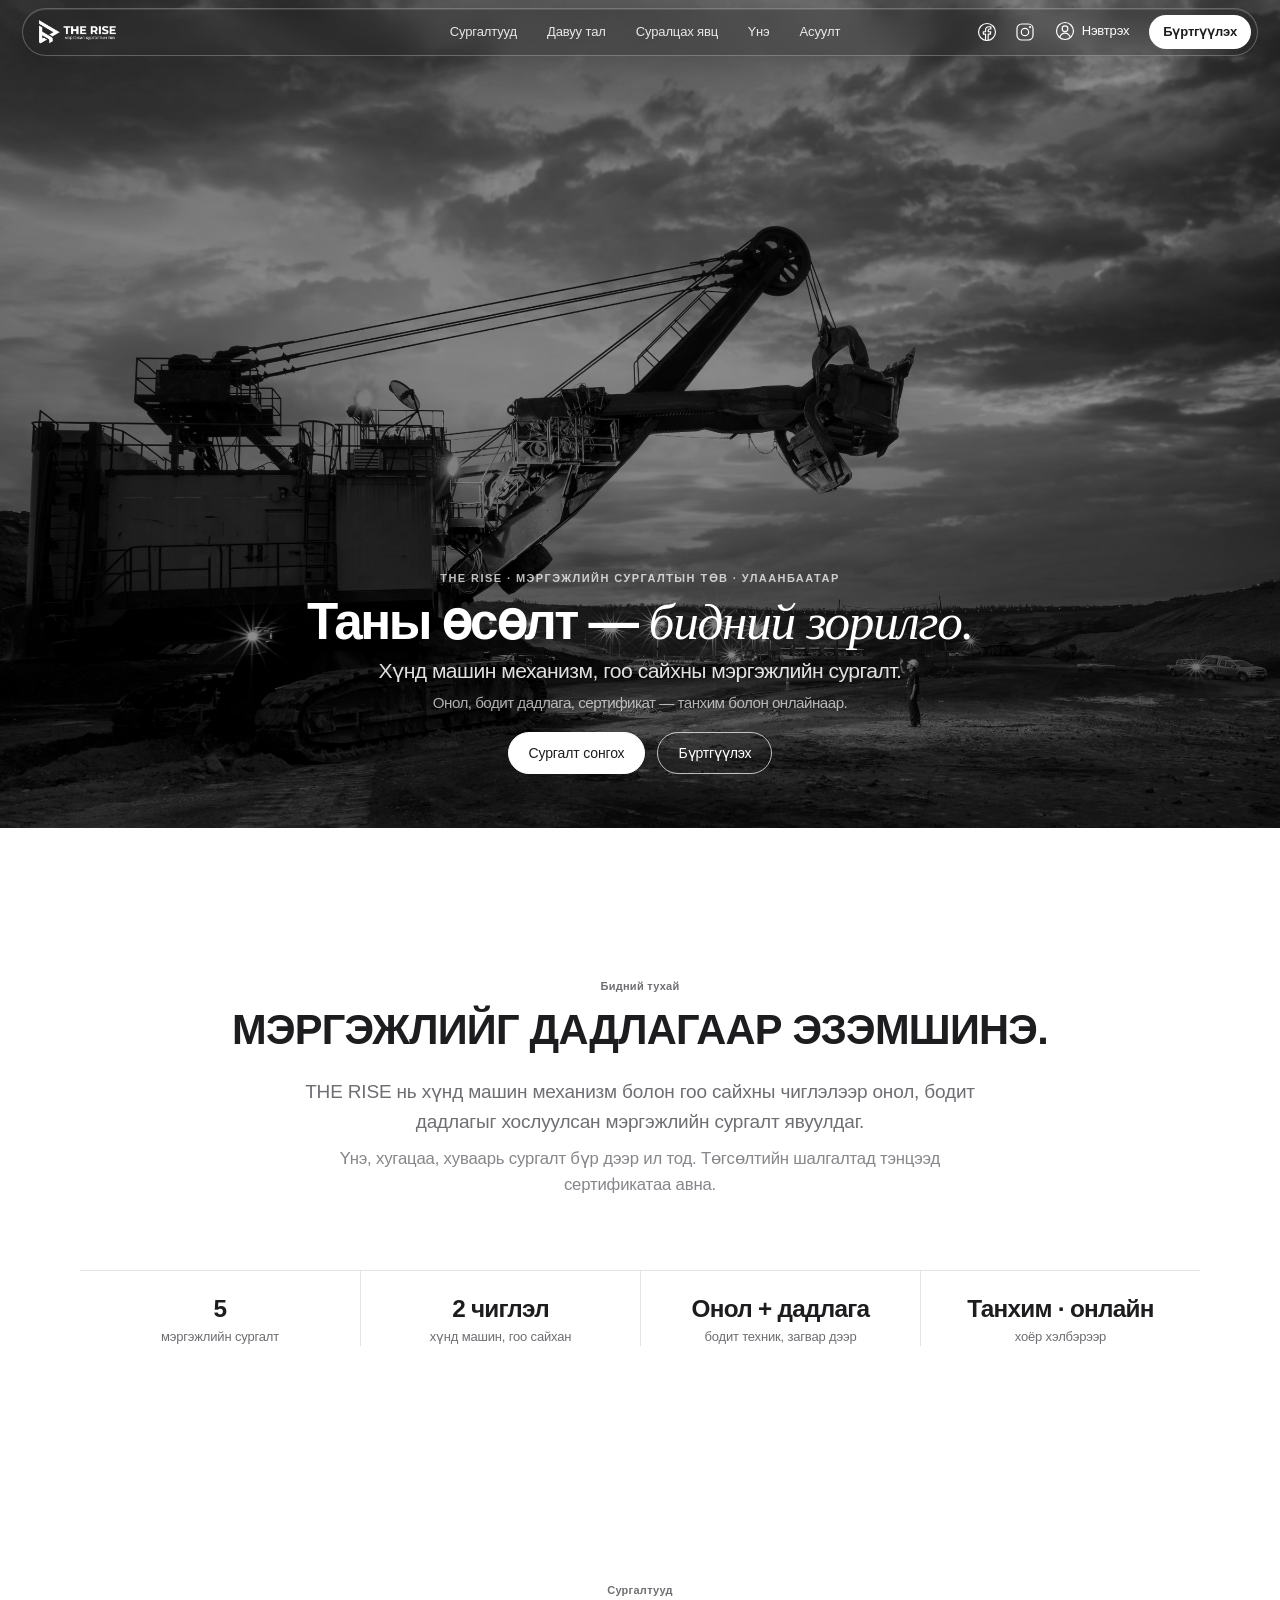
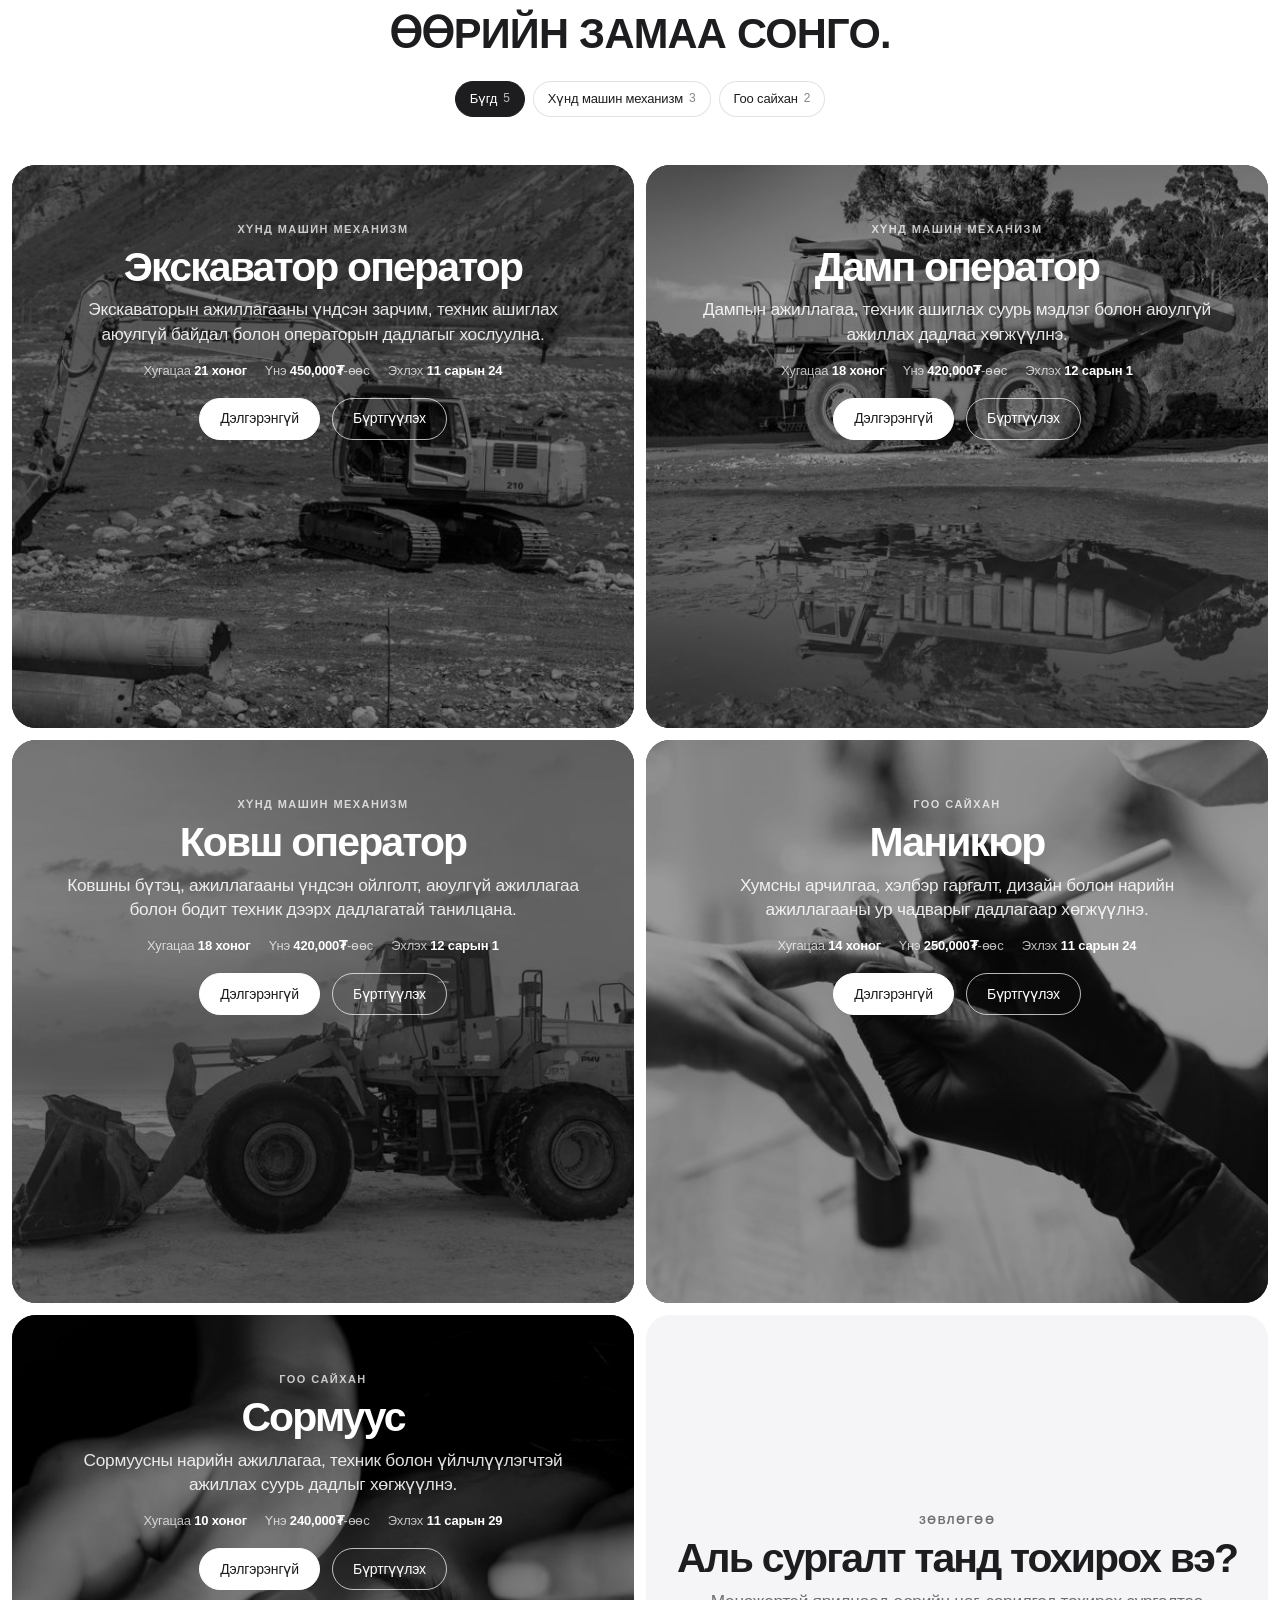
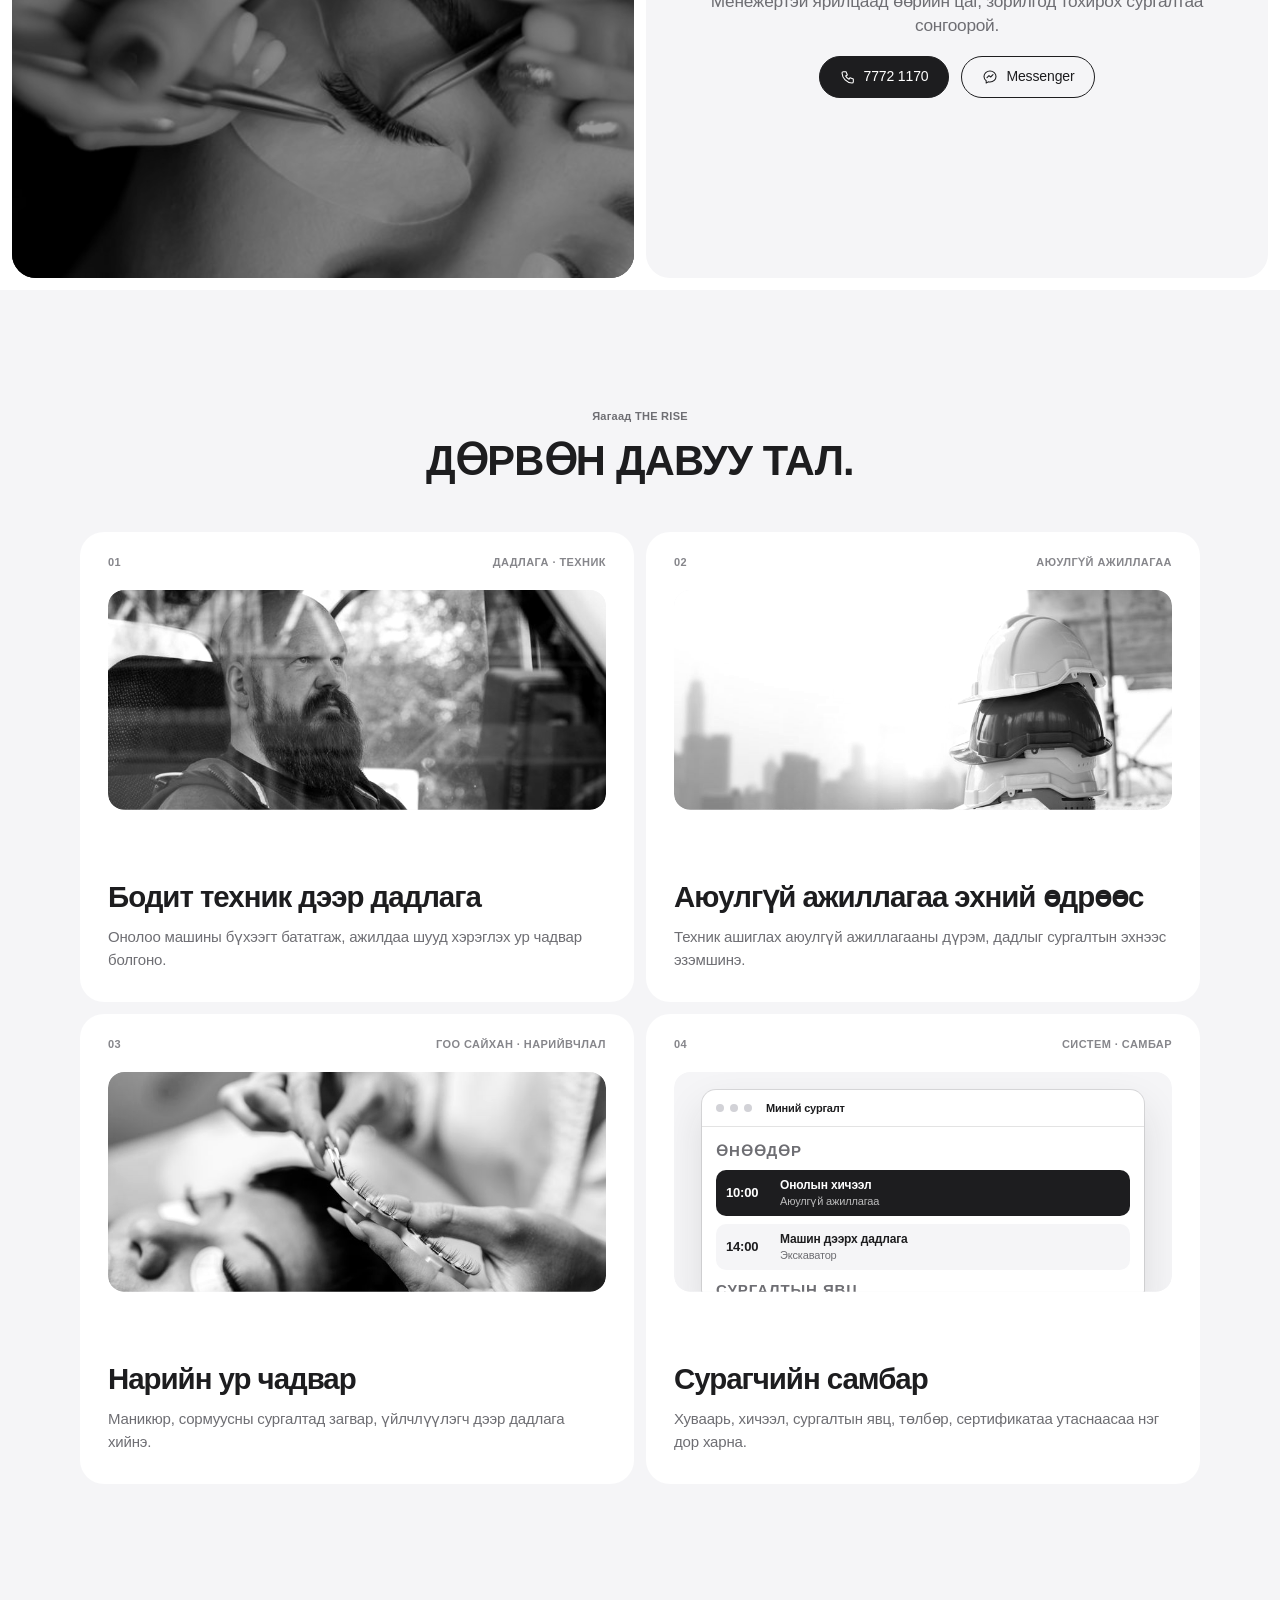
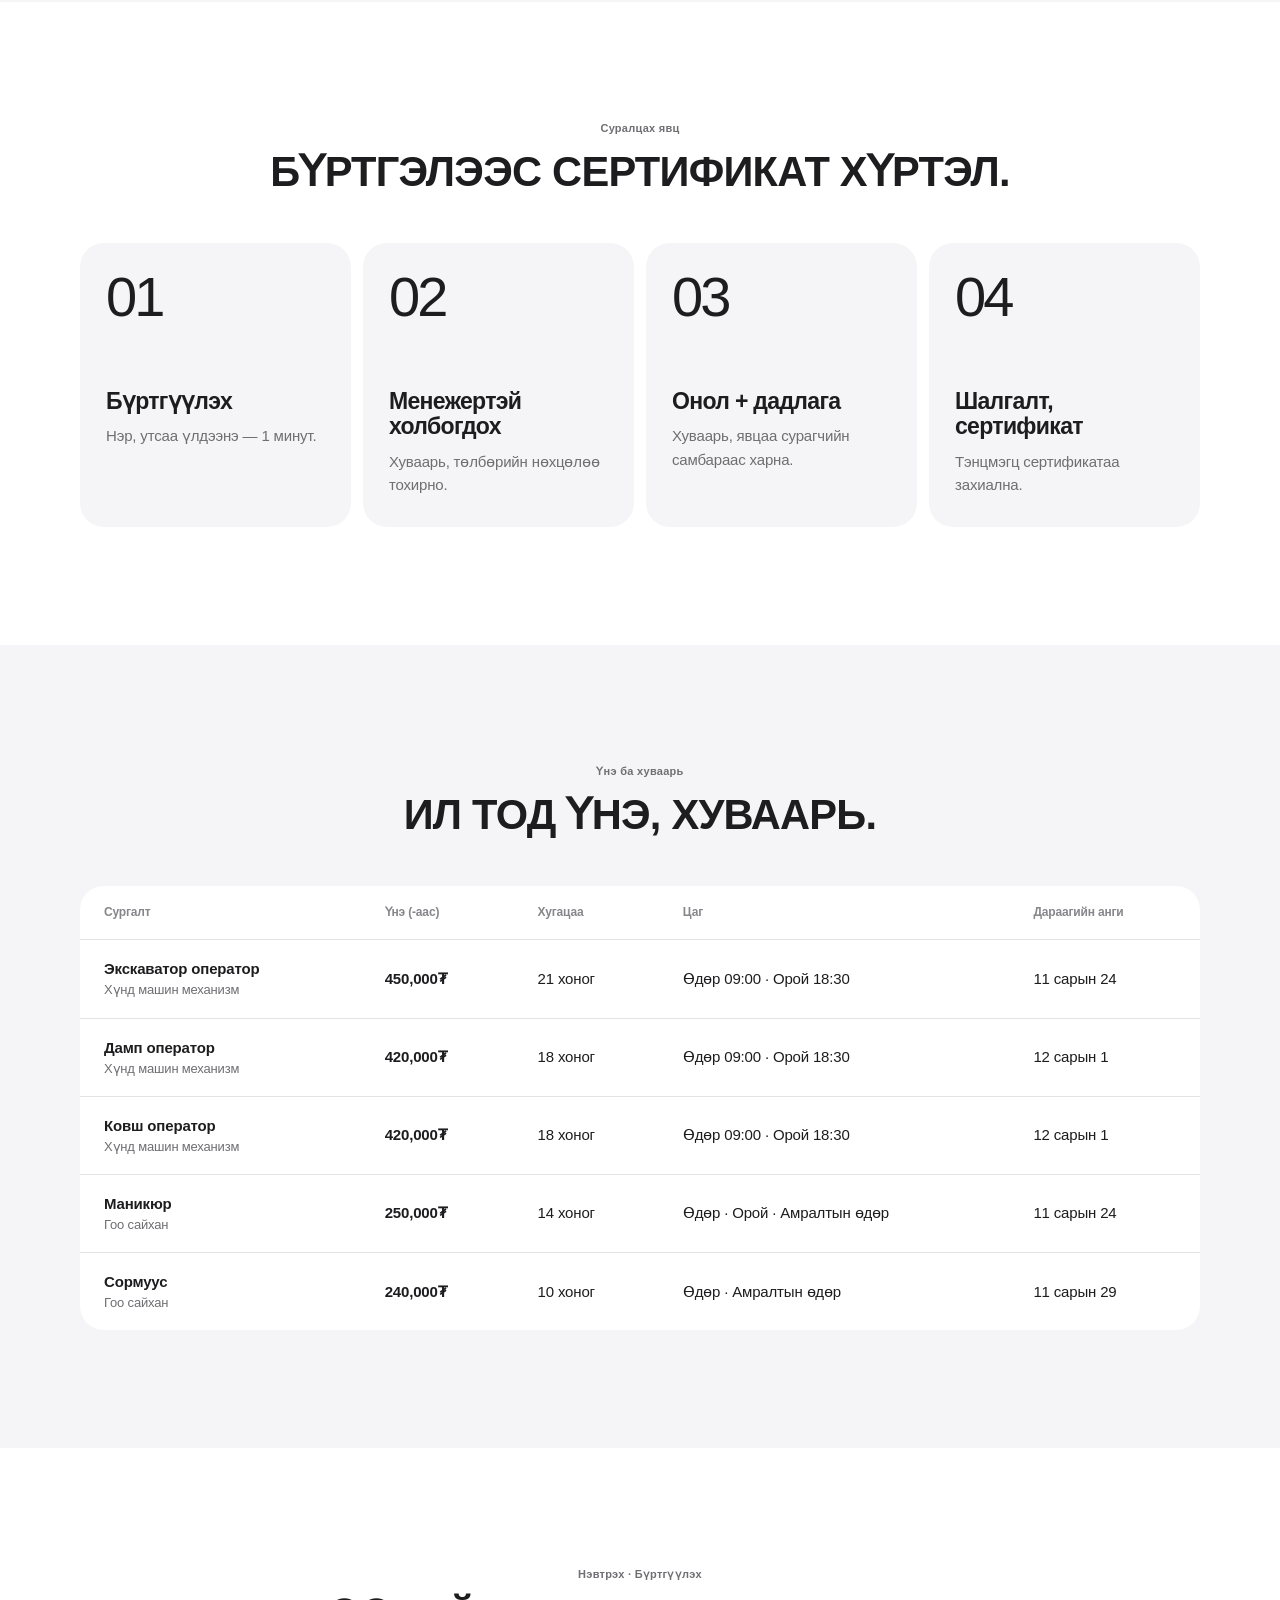
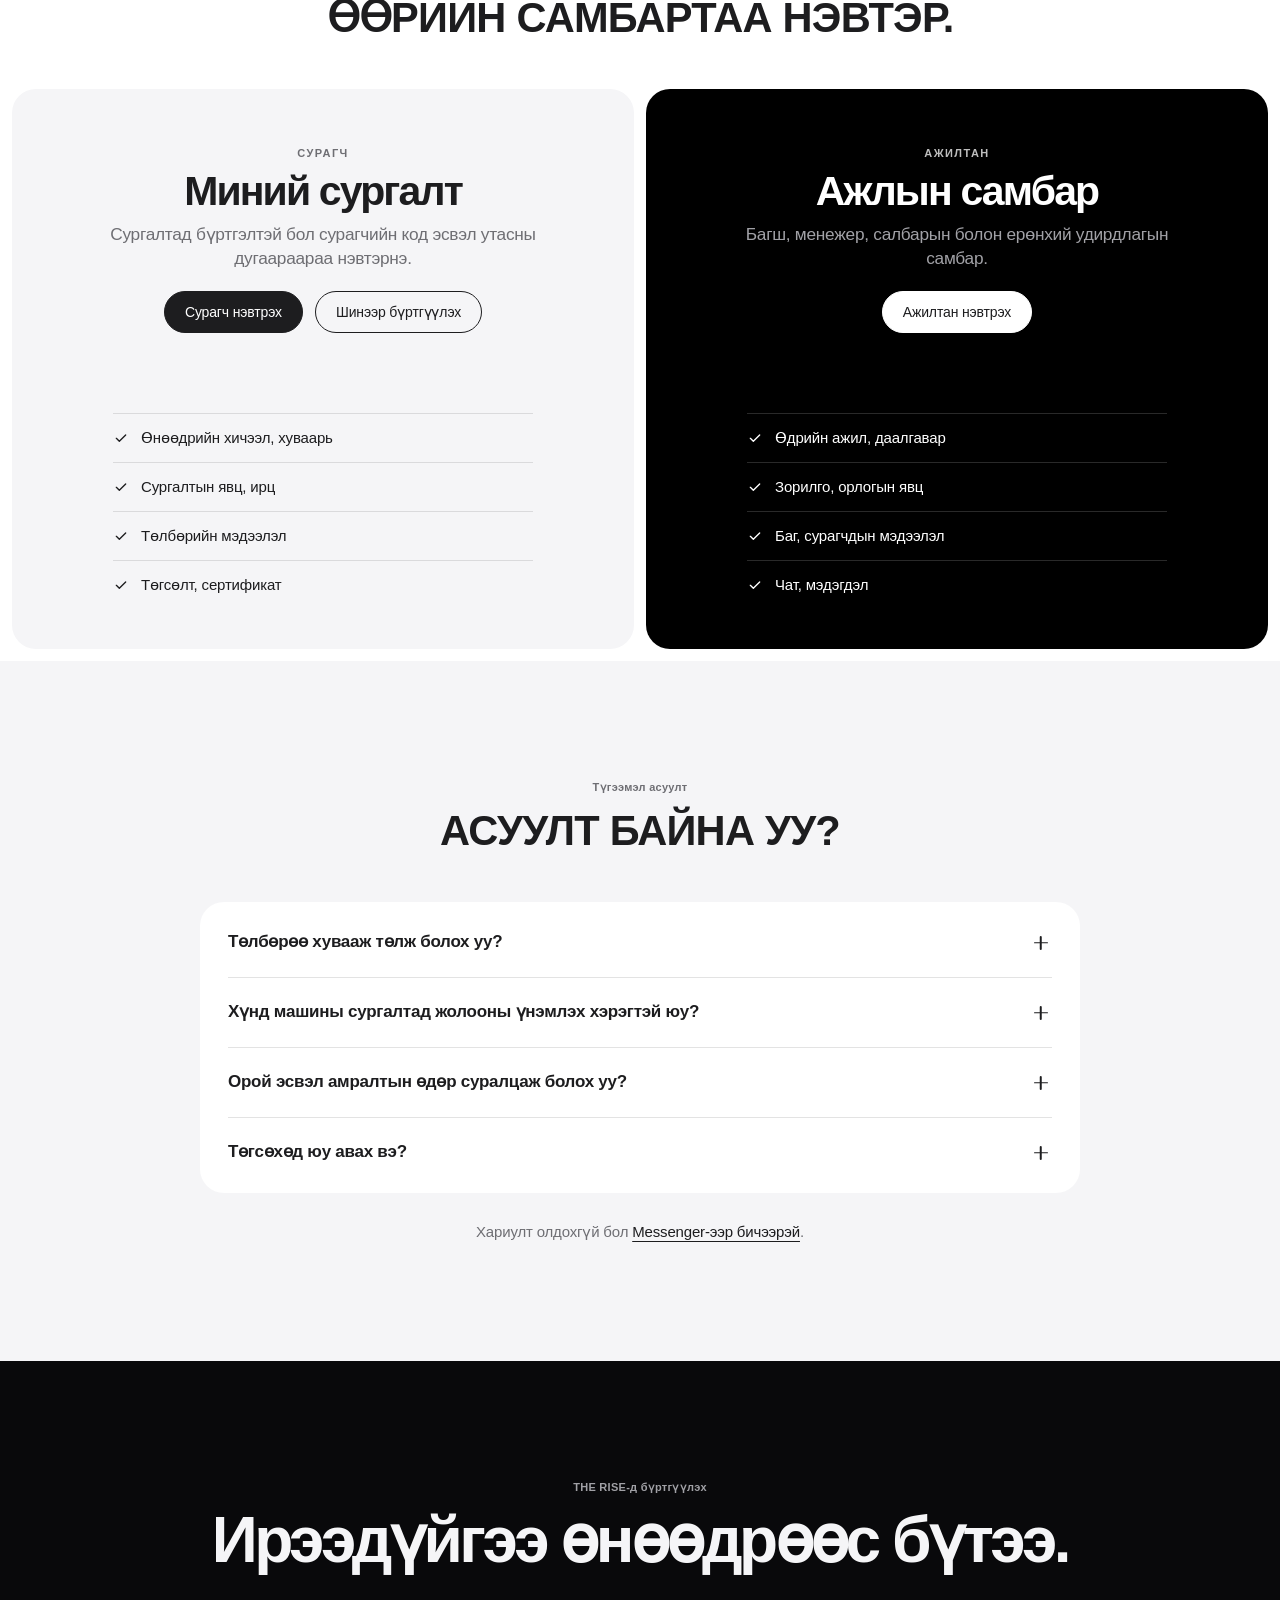
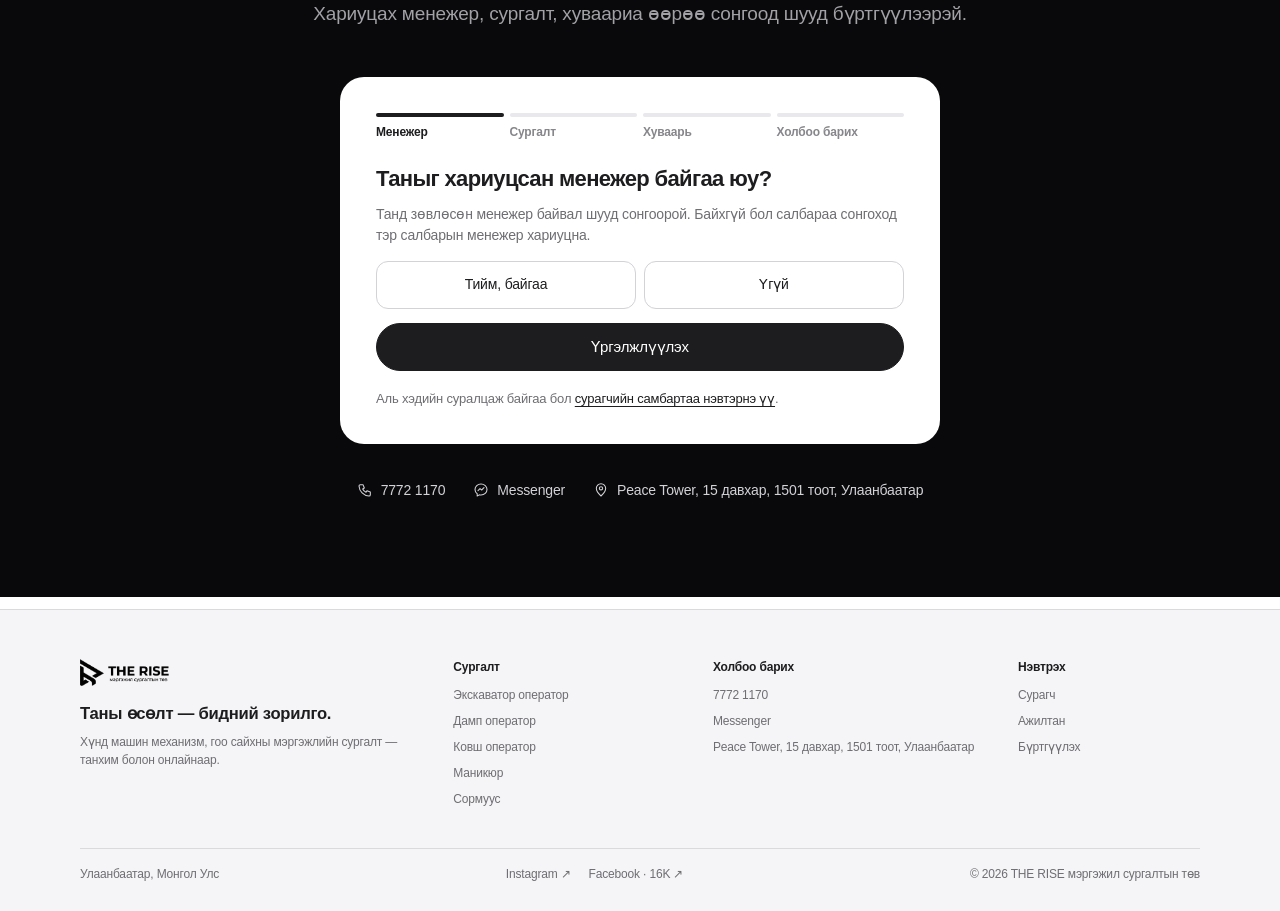
==== commit 719133e7: "Бүртгэл: хүсэлтгүй алхамт маягт (менежер/салбар → сургалт → өөрийн хуваарь → холбоо барих) Owner req" ====
--- a/index.html
+++ b/index.html
@@ -12,11 +12,11 @@
 <meta name="theme-color" content="#000000">
 <link rel="icon" href="assets/favicon.svg">
 <link rel="preload" as="image" href="assets/photos/hero-mining-shovel-1200.jpg" imagesrcset="assets/photos/hero-mining-shovel-1200.jpg 1200w, assets/photos/hero-mining-shovel-2400.jpg 2400w" imagesizes="100vw" fetchpriority="high">
-<link rel="stylesheet" href="site.css?v=site12">
-<script defer src="site.js?v=site12"></script>
+<link rel="stylesheet" href="site.css?v=site15">
+<script defer src="site.js?v=site15"></script>
 <script type="application/ld+json">{"@context":"https://schema.org","@type":"EducationalOrganization","name":"THE RISE мэргэжил сургалтын төв","telephone":"7772 1170","address":"Peace Tower, 15 давхар, 1501 тоот, Улаанбаатар","sameAs":["https://www.facebook.com/EDURISE.MN","https://www.instagram.com/the.rise.official"]}</script>
 </head>
-<body class="home">
+<body class="home" data-page="home">
 <a class="skip" href="#main">Үндсэн агуулга руу</a>
 <header class="hdr" data-hdr>
  <div class="hdr-pill">
@@ -206,21 +206,63 @@
 
  <section class="callout" id="burtguuleh" data-theme="dark" aria-labelledby="enroll-title">
  <div class="callout-copy" data-reveal>
-  <p class="eyebrow">THE RISE-тэй холбогдох</p>
+  <p class="eyebrow">THE RISE-д бүртгүүлэх</p>
   <h2 id="enroll-title" aria-label="Ирээдүйгээ өнөөдрөөс бүтээ."><span aria-hidden="true"><span class="w"><span class="wi" style="--i:0">Ирээдүйгээ</span></span> <span class="w"><span class="wi" style="--i:1">өнөөдрөөс</span></span> <span class="w"><span class="wi" style="--i:2">бүтээ.</span></span></span></h2>
-  <p class="lead">Нэр, утсаа үлдээгээд хуваарь, төлбөрийн нөхцөлөө менежертэй тохирно.</p>
- </div>
- <form class="leadform" id="lead-form" novalidate data-reveal>
- <h3>Бүртгүүлэх хүсэлт</h3>
- <label>Овог, нэр<input name="name" autocomplete="name" required maxlength="60" placeholder="Таны нэр"></label>
- <label>Утасны дугаар<input name="phone" type="tel" inputmode="numeric" autocomplete="tel" required pattern="[0-9]{8}" maxlength="8" placeholder="8 оронтой дугаар"></label>
- <div class="two"><label>Сургалт<select name="course" required><option value="" selected disabled>Сонгоно уу</option><optgroup label="Хүнд машин механизм"><option value="ekskavator">Экскаватор оператор</option><option value="damp">Дамп оператор</option><option value="kovsh">Ковш оператор</option></optgroup><optgroup label="Гоо сайхан"><option value="manikyur">Маникюр</option><option value="sormuus">Сормуус</option></optgroup></select></label>
- <label>Цаг<select name="time"><option>Өдөр</option><option>Орой</option><option>Амралтын өдөр</option></select></label></div>
- <p class="err" role="alert" hidden></p>
- <button class="btn" type="submit">Хүсэлт илгээх</button>
+  <p class="lead">Хариуцах менежер, сургалт, хуваариа өөрөө сонгоод шууд бүртгүүлээрэй.</p>
+ </div>
+ <form class="leadform acct" id="lead-form" novalidate data-reveal>
+ <ol class="acct-steps" aria-hidden="true"><li class="on">Менежер</li><li>Сургалт</li><li>Хуваарь</li><li>Холбоо барих</li></ol>
+ <div class="acct-step" data-step="1">
+  <h3>Таныг хариуцсан менежер байгаа юу?</h3>
+  <p>Танд зөвлөсөн менежер байвал шууд сонгоорой. Байхгүй бол салбараа сонгоход тэр салбарын менежер хариуцна.</p>
+  <div class="acct-seg" role="radiogroup" aria-label="Хариуцсан менежер"><label><input type="radio" name="has" value="yes">Тийм, байгаа</label><label><input type="radio" name="has" value="no">Үгүй</label></div>
+  <div class="acct-pick" data-pick="yes" hidden>
+   <label class="acct-search"><svg viewBox="0 0 24 24" aria-hidden="true"><circle cx="11" cy="11" r="6.5"/><path d="m16 16 4 4"/></svg><input type="search" name="managerQuery" placeholder="Менежерийн нэрээр хайх" aria-label="Менежер хайх" autocomplete="off" enterkeyhint="search"></label>
+   <div class="acct-managers" role="radiogroup" aria-label="Менежерүүд"></div>
+   <p class="acct-empty" data-nomatch hidden>Ийм нэртэй менежер олдсонгүй.</p>
+  </div>
+  <div class="acct-pick" data-pick="no" hidden>
+   <p class="acct-legend">Аль салбарт суралцах вэ?</p>
+   <div class="acct-seg three" role="radiogroup" aria-label="Салбар" data-branches></div>
+  </div>
+  <p class="acct-empty" data-status role="status" hidden></p>
+  <p class="err" role="alert" hidden></p>
+  <div class="acct-row"><button class="btn" type="button" data-next>Үргэлжлүүлэх</button></div>
+ </div>
+ <div class="acct-step" data-step="2" hidden>
+  <h3>Сургалтаа сонгоно уу</h3>
+  <div class="acct-courses" role="radiogroup" aria-label="Сургалт"><label class="acct-course"><input type="radio" name="course" value="ekskavator" data-name="Экскаватор оператор"><strong>Экскаватор оператор</strong><span>Хүнд машин механизм</span></label><label class="acct-course"><input type="radio" name="course" value="damp" data-name="Дамп оператор"><strong>Дамп оператор</strong><span>Хүнд машин механизм</span></label><label class="acct-course"><input type="radio" name="course" value="kovsh" data-name="Ковш оператор"><strong>Ковш оператор</strong><span>Хүнд машин механизм</span></label><label class="acct-course"><input type="radio" name="course" value="manikyur" data-name="Маникюр"><strong>Маникюр</strong><span>Гоо сайхан</span></label><label class="acct-course"><input type="radio" name="course" value="sormuus" data-name="Сормуус"><strong>Сормуус</strong><span>Гоо сайхан</span></label></div>
+  <p class="err" role="alert" hidden></p>
+  <div class="acct-row"><button class="btn outline" type="button" data-back>Буцах</button><button class="btn" type="button" data-next>Үргэлжлүүлэх</button></div>
+ </div>
+ <div class="acct-step" data-step="3" hidden>
+  <h3>Өөрийн хуваариа гаргана уу</h3>
+  <p>Суралцах өдрүүдээ сонгоод өдөр бүрийн цагаа өөрөө тохируулна.</p>
+  <div class="acct-days" role="group" aria-label="Суралцах өдрүүд"></div>
+  <div class="acct-slots"></div>
+  <p class="acct-sum" data-sum hidden></p>
+  <button class="acct-link" type="button" data-same hidden>Эхний өдрийн цагийг бүх өдөрт хэрэглэх</button>
+  <p class="err" role="alert" hidden></p>
+  <div class="acct-row"><button class="btn outline" type="button" data-back>Буцах</button><button class="btn" type="button" data-next>Үргэлжлүүлэх</button></div>
+ </div>
+ <div class="acct-step" data-step="4" hidden>
+  <h3>Холбоо барих мэдээлэл</h3>
+  <dl class="acct-summary"><div><dt data-sum-who>Менежер</dt><dd data-sum-manager></dd></div><div><dt>Сургалт</dt><dd data-sum-course></dd></div><div><dt>Хуваарь</dt><dd data-sum-plan></dd></div></dl>
+  <label>Овог, нэр<input name="name" autocomplete="name" required maxlength="60" placeholder="Таны нэр"></label>
+  <label>Утасны дугаар<input name="phone" type="tel" inputmode="numeric" autocomplete="tel" required pattern="[0-9]{8}" maxlength="12" placeholder="8 оронтой дугаар"></label>
+  <label class="hp" aria-hidden="true">Вэб хуудас<input name="website" tabindex="-1" autocomplete="off"></label>
+  <p class="err" role="alert" hidden></p>
+  <div class="acct-row"><button class="btn outline" type="button" data-back>Буцах</button><button class="btn" type="submit">Бүртгүүлэх</button></div>
+ </div>
  <div class="done" hidden tabindex="-1">
-  <strong><svg class="i" aria-hidden="true"><use href="#i-check"/></svg>Мэдээлэл тань бэлэн боллоо</strong>
-  <p>Онлайн хүсэлт хараахан менежерт шууд очдоггүй. Доорх аль нэгээр нь илгээж баталгаажуулна уу.</p>
+  <strong><svg class="i" aria-hidden="true"><use href="#i-check"/></svg>Бүртгэгдлээ</strong>
+  <p data-done-text></p>
+  <ul class="acct-next"><li data-done-manager></li><li data-done-course></li><li data-done-plan></li></ul>
+  <div class="actions start"><a class="btn" href="tel:77721170"><svg class="i" aria-hidden="true"><use href="#i-phone"/></svg>Залгах</a><a class="btn outline" href="https://m.me/EDURISE.MN" target="_blank" rel="noopener"><svg class="i" aria-hidden="true"><use href="#i-msg"/></svg>Messenger</a></div>
+ </div>
+ <div class="done fail" hidden tabindex="-1">
+  <strong>Бүртгэл илгээгдсэнгүй</strong>
+  <p data-fail-text>Холболт тасарсан байж магадгүй. Дахин оролдох эсвэл доорх аль нэгээр холбогдоорой.</p>
   <div class="actions start"><a class="btn" href="tel:77721170"><svg class="i" aria-hidden="true"><use href="#i-phone"/></svg>Залгах</a><a class="btn outline" href="https://m.me/EDURISE.MN" target="_blank" rel="noopener"><svg class="i" aria-hidden="true"><use href="#i-msg"/></svg>Messenger</a></div>
  </div>
  <p class="fine">Аль хэдийн суралцаж байгаа бол <a href="staff.html#student">сурагчийн самбартаа нэвтэрнэ үү</a>.</p>
--- a/site.css
+++ b/site.css
@@ -239,6 +239,9 @@
 .two{display:grid;grid-template-columns:minmax(0,1.4fr) minmax(0,1fr);gap:12px}
 .err{padding:10px 12px;border-radius:10px;background:var(--bg);color:var(--ink);font-size:14px;font-weight:600}
 .leadform>.btn{width:100%;min-height:48px;margin-top:6px;font-size:15px}
+.leadform>.btn:disabled{opacity:.6;cursor:progress}
+/* bot trap: off screen and out of the tab order; people never see or fill it */
+.leadform .hp{position:absolute;left:-9999px;width:1px;height:1px;overflow:hidden}
 .done{display:grid;gap:10px;padding:18px;border:1px solid var(--line);border-radius:16px;background:var(--bg)}
 .done strong{display:flex;align-items:center;gap:8px;font-size:15px}
 .done p{color:var(--muted);font-size:14px}
@@ -249,6 +252,78 @@
 .contacts li{display:flex;align-items:center;gap:8px}
 .contacts .i{width:16px;height:16px}
 .contacts a:hover{color:#fff;text-decoration:underline;text-underline-offset:3px}
+/* Registration without a request step (owner request 2026-11-21): own manager or branch → course → own weekly
+   schedule → name and phone. Radio and checkbox inputs sit hidden inside their labels; the label shows the state. */
+.acct{gap:18px}
+.acct-steps{display:grid;grid-template-columns:repeat(4,minmax(0,1fr));gap:6px;margin:0 0 4px;padding:0;list-style:none}
+.acct-steps li{display:grid;gap:7px;color:var(--muted2);font-size:12px;font-weight:600;white-space:nowrap}
+.acct-steps li::before{content:"";display:block;height:4px;border-radius:99px;background:#e8e8ed}
+.acct-steps li:is(.on,.past){color:var(--ink)}
+.acct-steps li:is(.on,.past)::before{background:var(--ink)}
+.acct-step{display:grid;gap:14px}
+.acct-step h3{margin:0;font-size:22px;font-weight:600;letter-spacing:-.03em;outline:none}
+.acct-step>h3+p{margin-top:-6px;color:var(--muted);font-size:14px;line-height:1.55}
+.acct input:is([type=radio],[type=checkbox]){position:absolute;width:1px;height:1px;opacity:0;pointer-events:none}
+.acct label:has(input:is([type=radio],[type=checkbox]):focus-visible){box-shadow:0 0 0 3px rgba(29,29,31,.2)}
+.acct-seg{display:grid;grid-template-columns:repeat(2,minmax(0,1fr));gap:8px}
+.acct-seg.three{grid-template-columns:repeat(3,minmax(0,1fr))}
+.acct .acct-seg label{position:relative;display:grid;place-items:center;min-height:48px;padding:10px 8px;border:1px solid #d2d2d7;border-radius:12px;line-height:1.25;text-align:center;font-size:14px;font-weight:500;cursor:pointer}
+.acct .acct-seg label:has(input:checked){border-color:var(--ink);background:var(--ink);color:#fff}
+.acct-legend{margin-bottom:-4px;font-size:13px;font-weight:600}
+.acct-pick{display:grid;gap:10px}
+.acct .acct-search{display:flex;align-items:center;gap:8px;min-height:48px;padding:0 14px;border:1px solid #d2d2d7;border-radius:12px;background:#fff}
+.acct .acct-search:focus-within{border-color:var(--ink);box-shadow:0 0 0 3px rgba(29,29,31,.12)}
+.acct-search svg{flex:none;width:16px;height:16px;fill:none;stroke:var(--muted);stroke-width:2;stroke-linecap:round}
+.acct .acct-search input,.acct .acct-search input:focus{flex:1;min-width:0;height:46px;padding:0;border:0;background:none;box-shadow:none;font-size:15px}
+.acct-managers{display:grid;gap:8px;max-height:252px;overflow-y:auto;padding:2px}
+.acct-managers:empty{display:none}
+.acct .acct-manager{position:relative;display:flex;align-items:center;gap:12px;padding:10px 14px;border:1px solid #d2d2d7;border-radius:14px;background:#fff;cursor:pointer}
+.acct-manager i{display:grid;place-items:center;flex:none;width:36px;height:36px;border-radius:50%;background:#eeeef1;color:var(--ink);font-size:13px;font-style:normal;font-weight:600}
+.acct-manager strong{display:block;font-size:15px;font-weight:600}
+.acct-manager small{display:block;color:var(--muted);font-size:12px;font-weight:400}
+.acct .acct-manager:has(input:checked){border-color:var(--ink);box-shadow:0 0 0 1px var(--ink)}
+.acct-manager:has(input:checked) i{background:var(--ink);color:#fff}
+.acct-empty{padding:2px 4px;color:var(--muted);font-size:13px}
+.acct-courses{display:grid;grid-template-columns:repeat(2,minmax(0,1fr));gap:10px}
+.acct .acct-course{position:relative;display:grid;gap:4px;padding:14px 16px;border:1px solid #d2d2d7;border-radius:14px;background:#fff;cursor:pointer;transition:border-color .2s,box-shadow .2s}
+.acct-course strong{font-size:15px;font-weight:600}
+.acct-course span{color:var(--muted);font-size:12px;font-weight:400}
+.acct .acct-course:has(input:checked){border-color:var(--ink);box-shadow:0 0 0 1px var(--ink)}
+.acct-days{display:grid;grid-template-columns:repeat(7,minmax(0,1fr));gap:6px}
+.acct .acct-days label{position:relative;display:grid;place-items:center;min-height:46px;border:1px solid #d2d2d7;border-radius:12px;font-size:14px;font-weight:600;cursor:pointer}
+.acct .acct-days label:has(input:checked){border-color:var(--ink);background:var(--ink);color:#fff}
+.acct-slots{display:grid;gap:8px}
+.acct-slots:empty{display:none}
+.acct-slot{display:grid;grid-template-columns:minmax(0,1fr) auto auto auto;align-items:center;gap:8px;padding:8px 8px 8px 14px;border-radius:14px;background:var(--bg)}
+.acct-slot strong{font-size:14px;font-weight:600}
+.acct-slot span{color:var(--muted)}
+.acct .acct-slot select{width:auto;height:40px;padding:0 10px;border-radius:10px;font-size:14px}
+.acct .acct-slot.bad select{border-color:var(--ink);box-shadow:0 0 0 3px rgba(29,29,31,.2)}
+.acct-sum{display:flex;align-items:center;justify-content:space-between;gap:10px;color:var(--muted);font-size:13px}
+.acct-sum strong{color:var(--ink);font-weight:600}
+.acct-link{justify-self:center;padding:4px;border:0;background:none;color:var(--muted);font-size:13px;text-decoration:underline;text-underline-offset:3px;cursor:pointer}
+.acct-link:hover{color:var(--ink)}
+.acct-summary{display:grid;gap:8px;padding:14px 16px;border-radius:14px;background:var(--bg)}
+.acct-summary div{display:grid;grid-template-columns:76px minmax(0,1fr);gap:12px;font-size:13px;line-height:1.45}
+.acct-summary dt{color:var(--muted)}
+.acct-summary dd{font-weight:500}
+.acct-row{display:flex;gap:10px}
+.acct-row .btn{flex:1;min-height:48px;font-size:15px}
+.acct-row .btn:disabled{opacity:.6;cursor:progress}
+.acct-next{display:grid;gap:8px;list-style:none}
+.acct-next li{display:flex;align-items:flex-start;gap:10px;color:var(--ink);font-size:14px;line-height:1.45}
+.acct-next li::before{content:"";flex:none;width:18px;height:18px;margin-top:1px;border-radius:50%;background:var(--ink) url("data:image/svg+xml,%3Csvg xmlns='http://www.w3.org/2000/svg' viewBox='0 0 24 24' fill='none' stroke='white' stroke-width='3' stroke-linecap='round' stroke-linejoin='round'%3E%3Cpath d='m6 12.5 4 4 8-9'/%3E%3C/svg%3E") center/12px no-repeat}
+@media (max-width:560px){
+ .acct-courses{grid-template-columns:minmax(0,1fr)}
+ /* four labels do not fit on a phone: every bar stays, only the current step is named */
+ .acct-steps li{font-size:0}
+ .acct-steps li.on{font-size:11px}
+ .acct-row{flex-direction:column-reverse}
+ .acct-days{gap:4px}
+ .acct .acct-days label{min-height:42px;font-size:13px}
+ .acct-slot{gap:6px;padding-left:12px}
+ .acct .acct-slot select{padding:0 6px}
+}
 
 /* ---------- course page ---------- */
 .hero-course{height:clamp(560px,80svh,740px)}
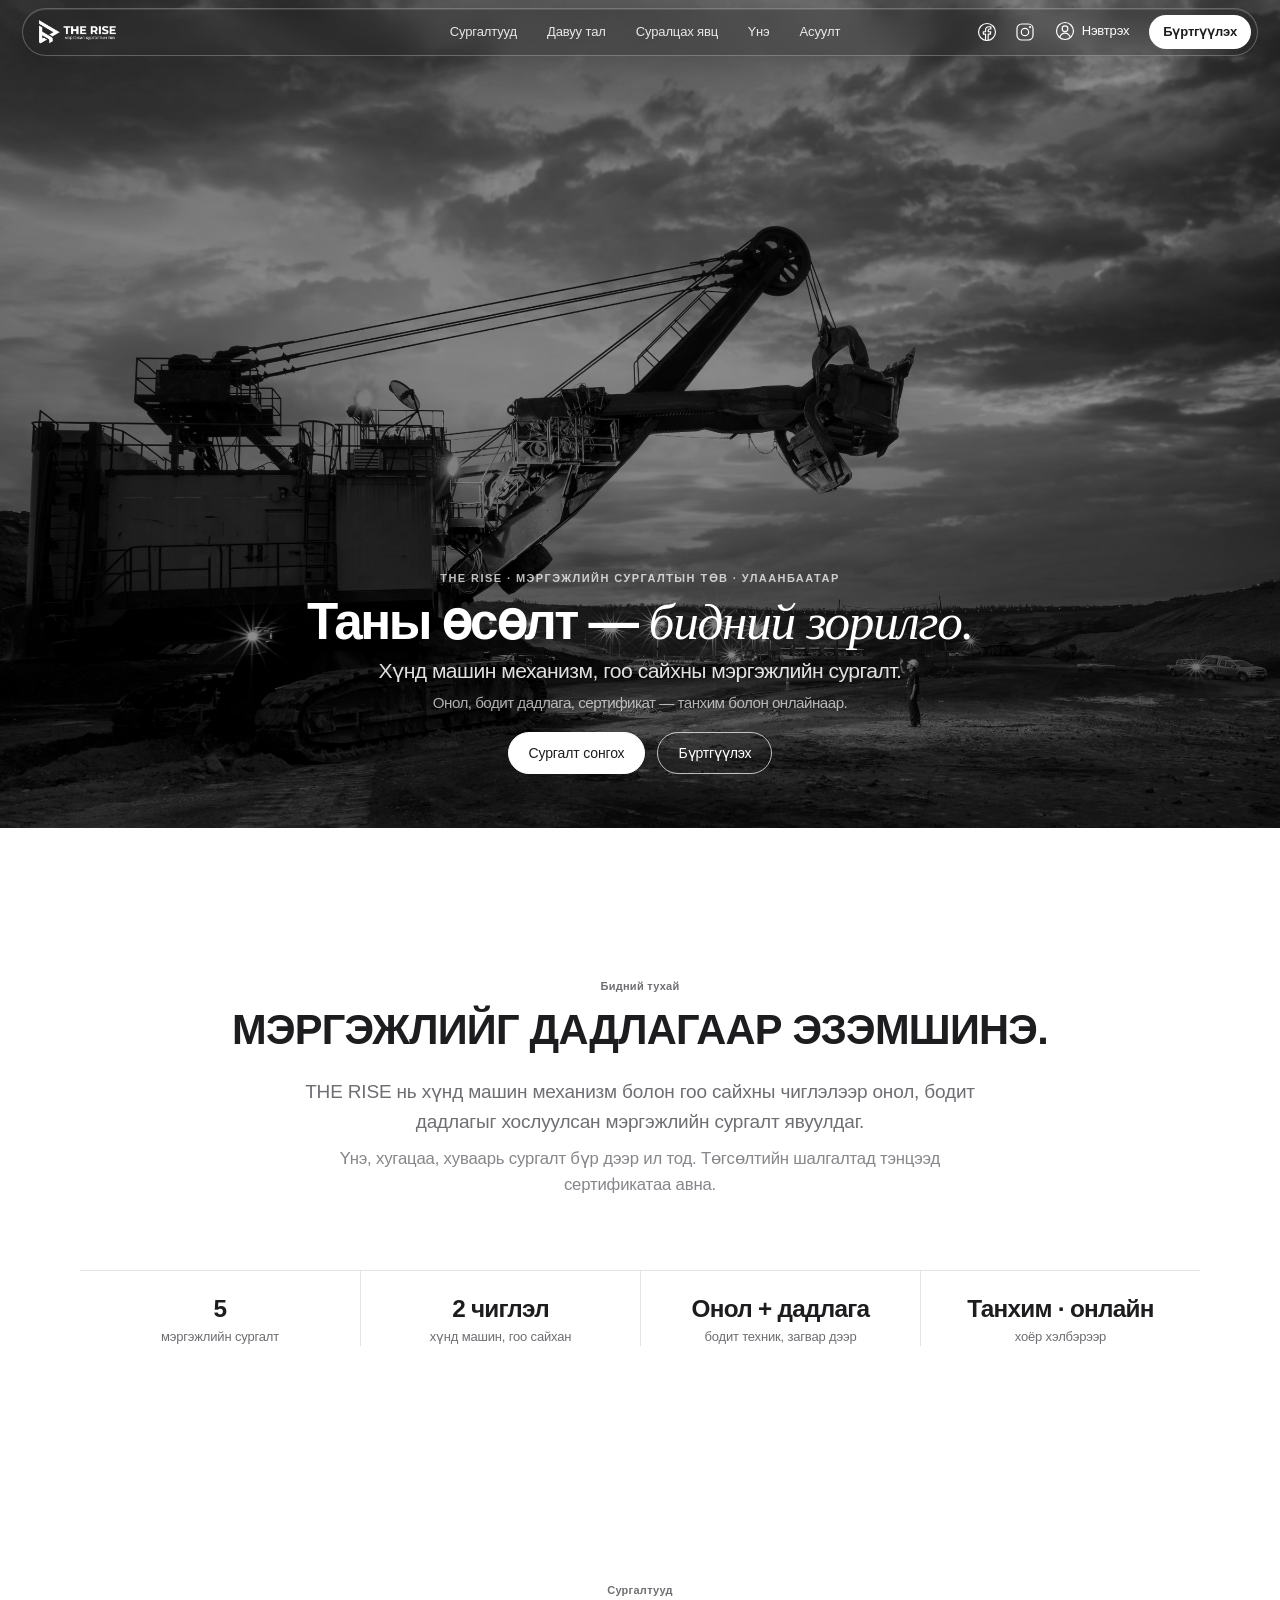
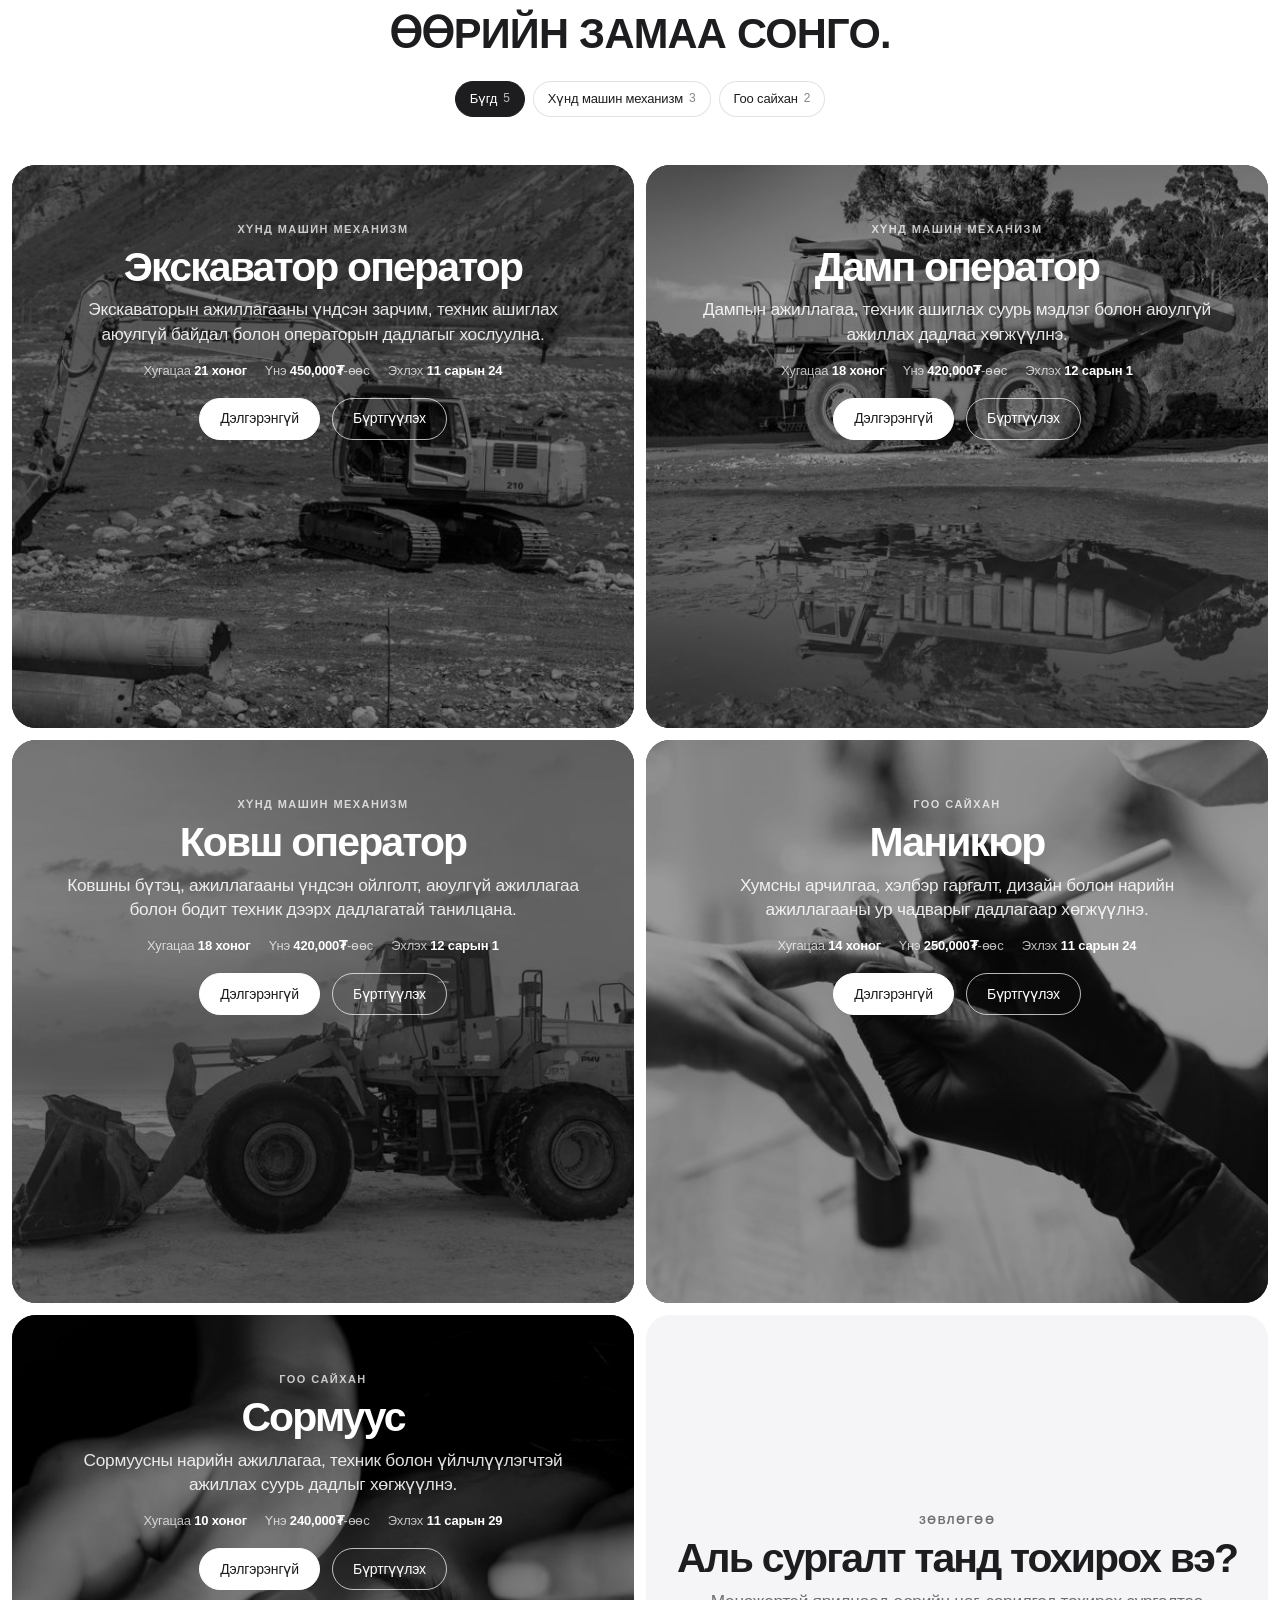
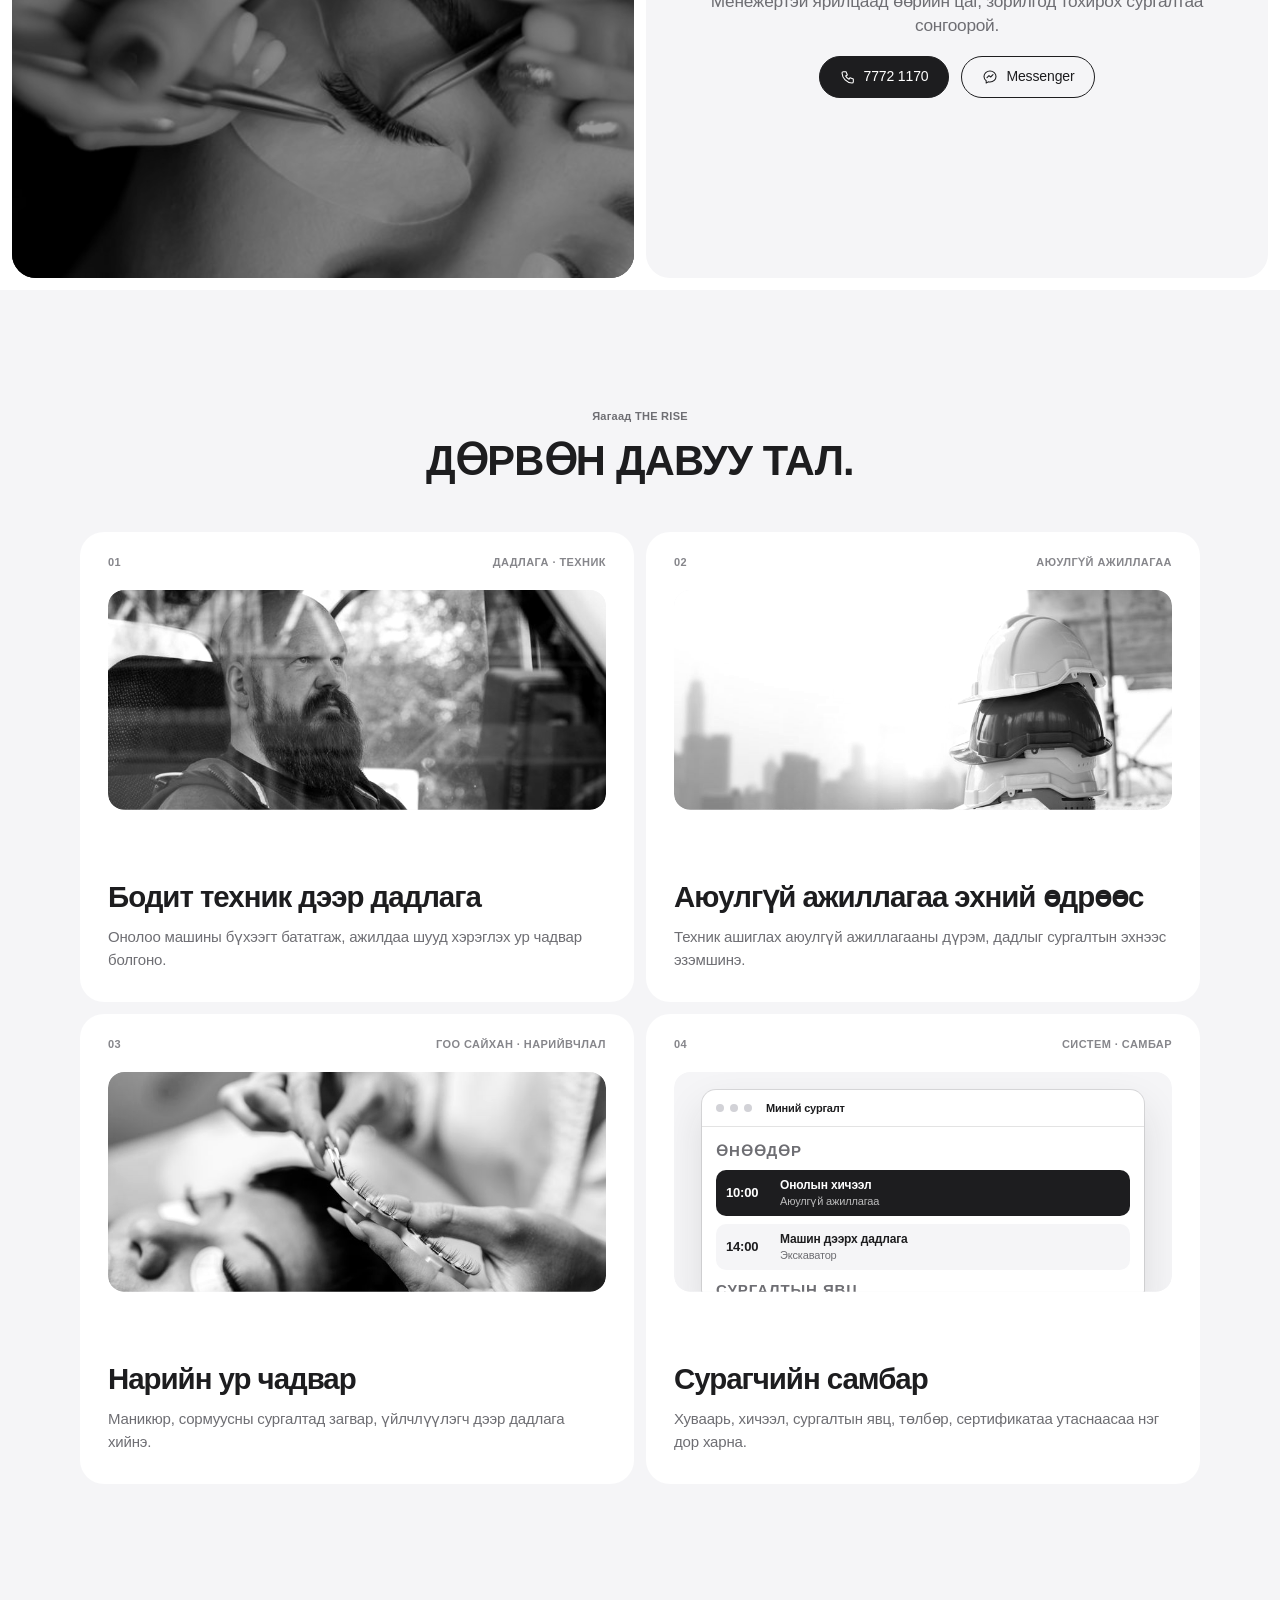
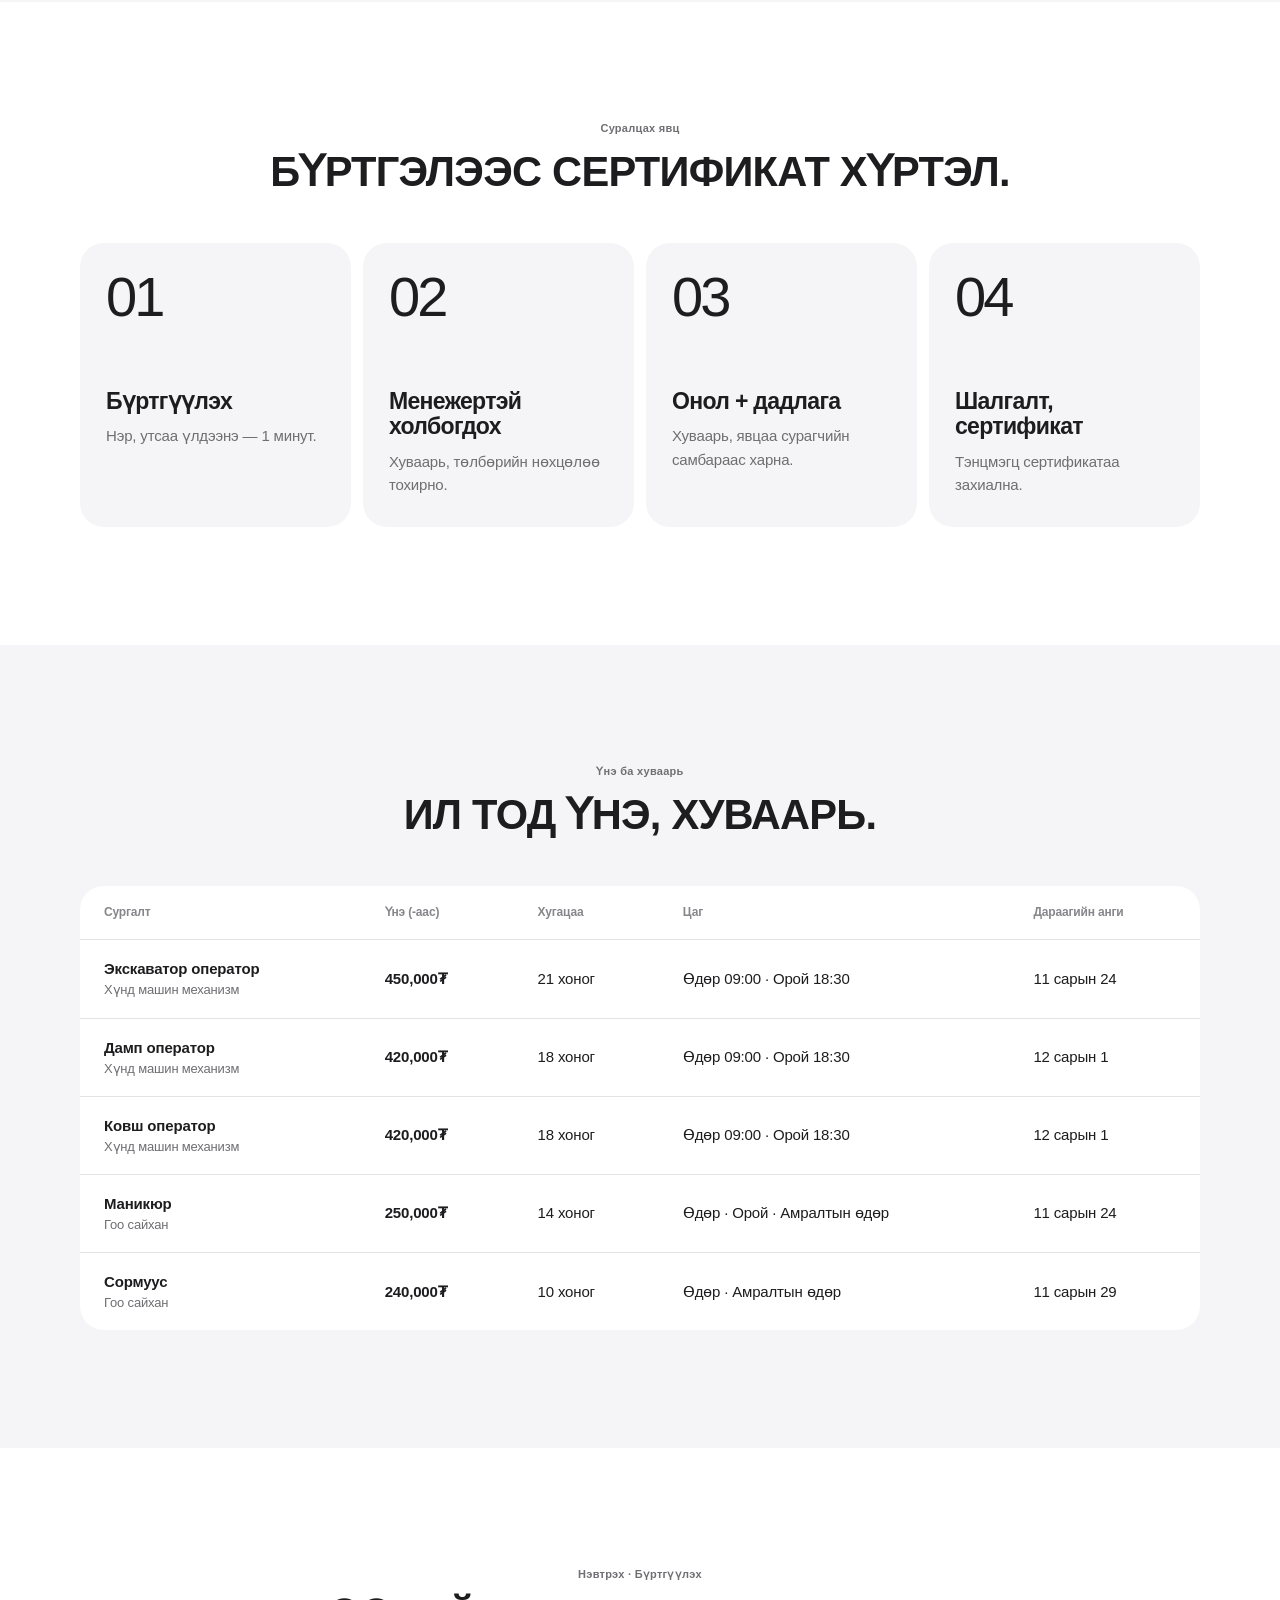
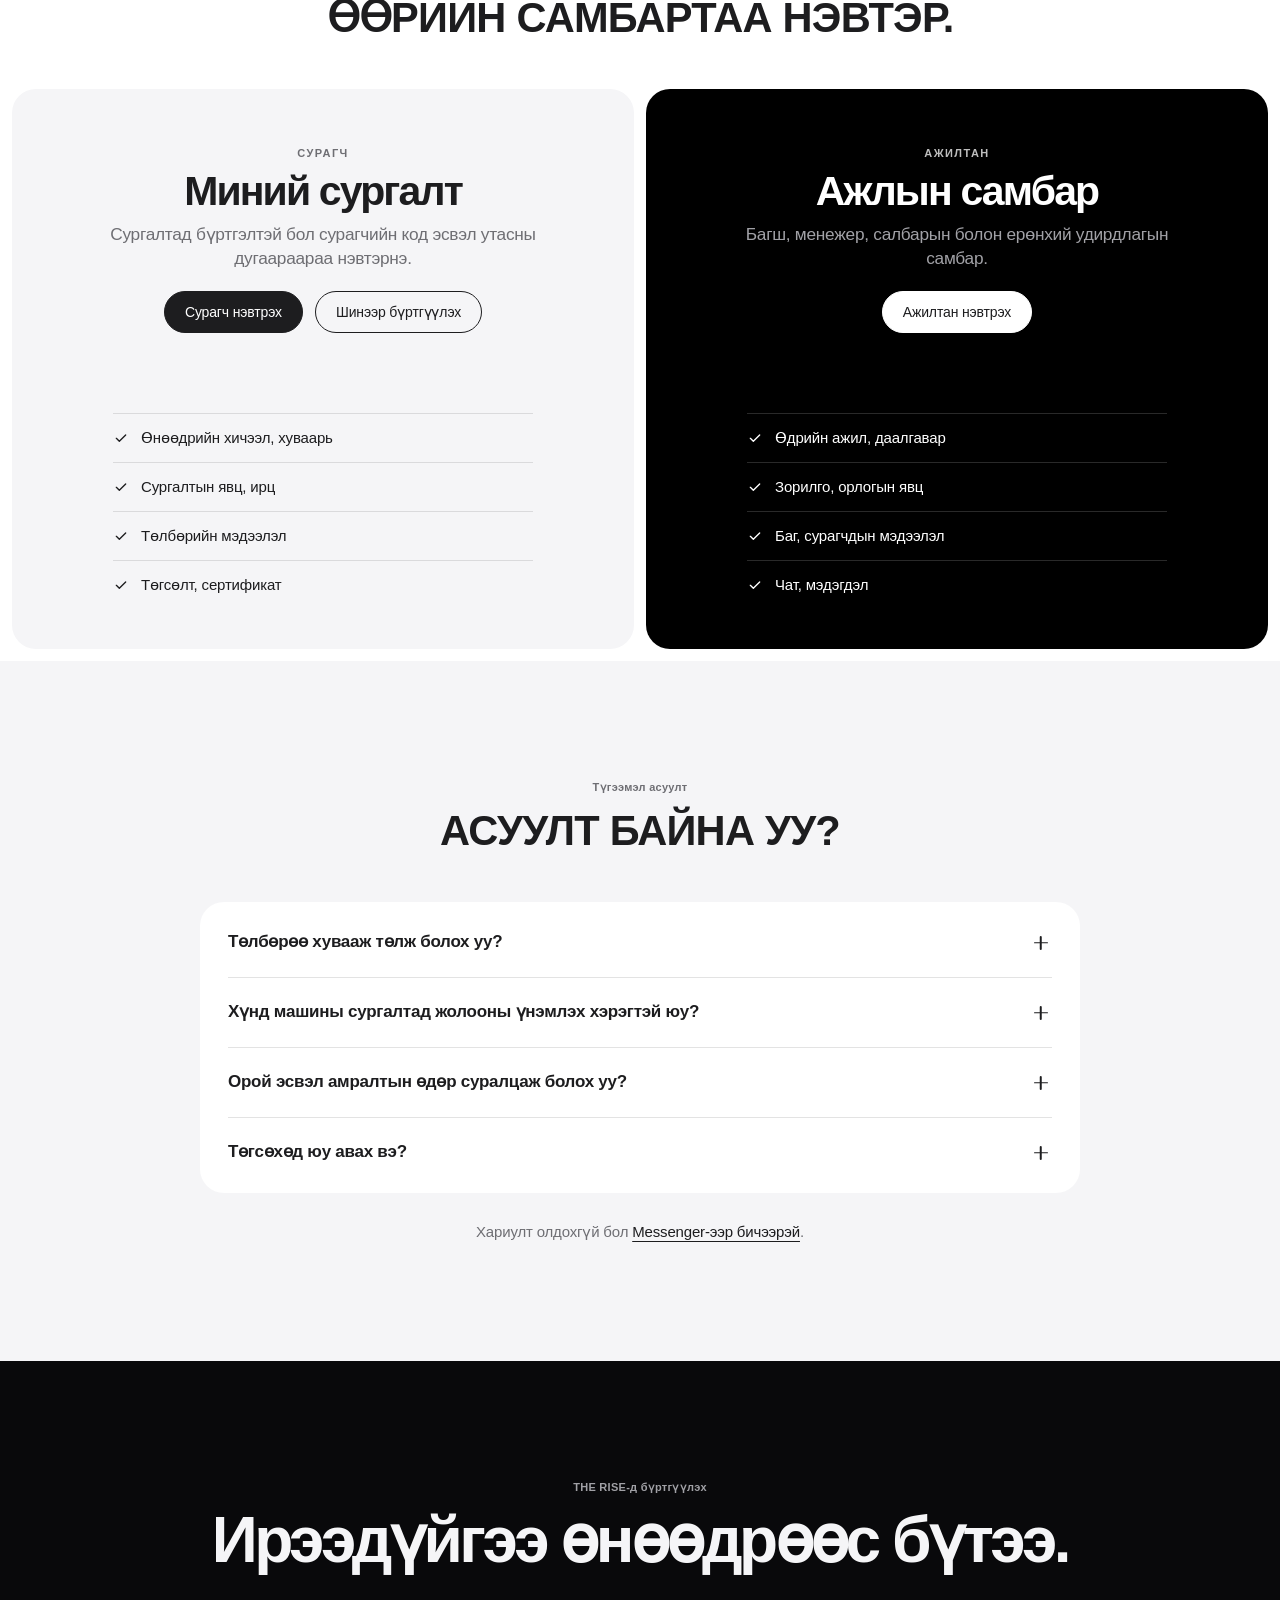
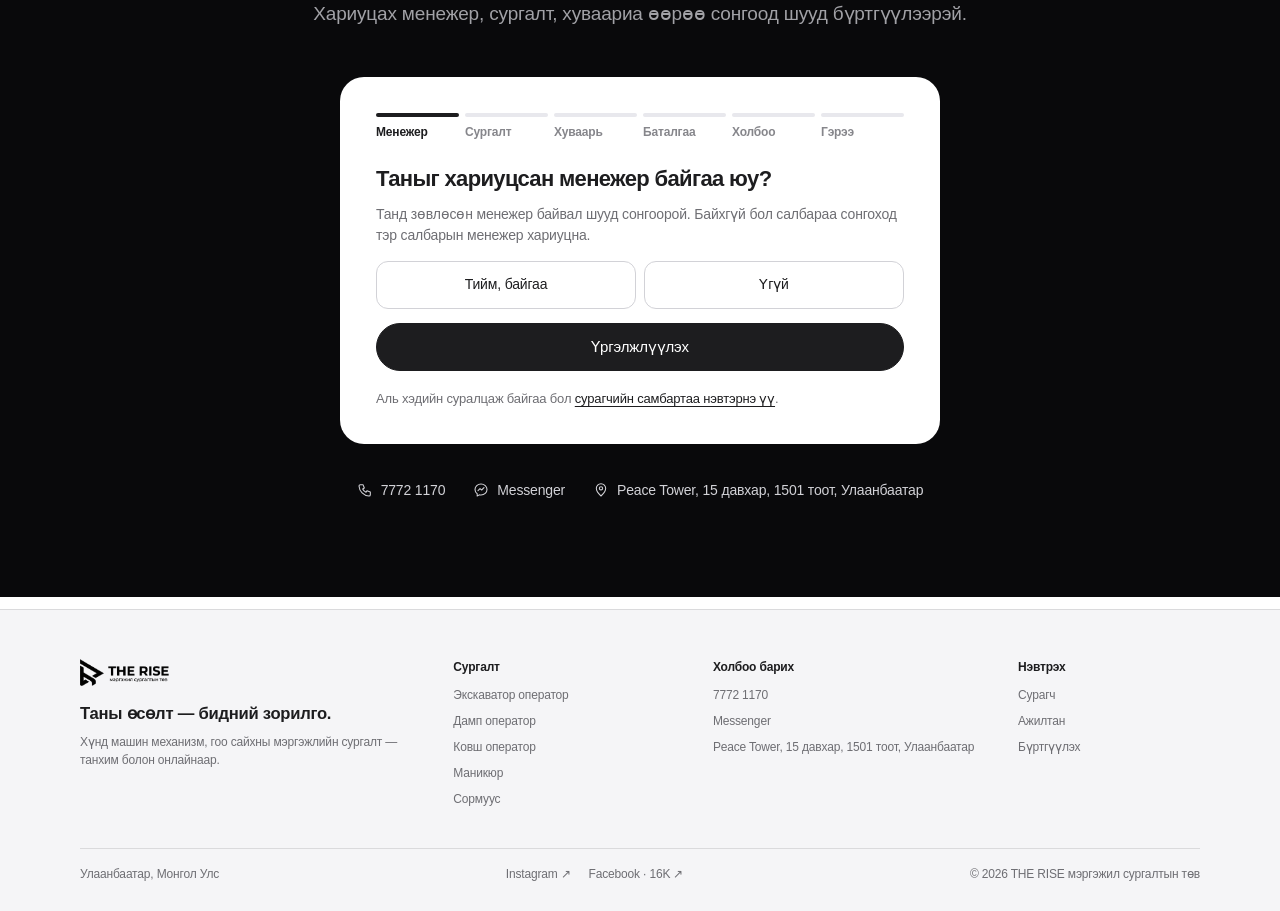
==== commit c7a6b720: "Бүртгэл: e-Mongolia баталгаажуулалт, онлайн гэрээний алхам (Удахгүй + Алгасах) Owner request 2026-11" ====
--- a/index.html
+++ b/index.html
@@ -211,7 +211,7 @@
   <p class="lead">Хариуцах менежер, сургалт, хуваариа өөрөө сонгоод шууд бүртгүүлээрэй.</p>
  </div>
  <form class="leadform acct" id="lead-form" novalidate data-reveal>
- <ol class="acct-steps" aria-hidden="true"><li class="on">Менежер</li><li>Сургалт</li><li>Хуваарь</li><li>Холбоо барих</li></ol>
+ <ol class="acct-steps" aria-hidden="true"><li class="on">Менежер</li><li>Сургалт</li><li>Хуваарь</li><li>Баталгаа</li><li>Холбоо</li><li>Гэрээ</li></ol>
  <div class="acct-step" data-step="1">
   <h3>Таныг хариуцсан менежер байгаа юу?</h3>
   <p>Танд зөвлөсөн менежер байвал шууд сонгоорой. Байхгүй бол салбараа сонгоход тэр салбарын менежер хариуцна.</p>
@@ -246,18 +246,36 @@
   <div class="acct-row"><button class="btn outline" type="button" data-back>Буцах</button><button class="btn" type="button" data-next>Үргэлжлүүлэх</button></div>
  </div>
  <div class="acct-step" data-step="4" hidden>
+  <h3>Иргэний мэдээллээ баталгаажуулах</h3>
+  <p>Бүртгэл e-Mongolia-аар баталгаажна. Бид таны e-Mongolia-аас зөвхөн дараах 3 мэдээллийг авна:</p>
+  <ul class="acct-gives"><li><span>Регистрийн дугаар</span></li><li><span>Овог, нэр</span></li><li><span>Иргэний бүртгэлийн зураг<small>Таны дансны зураг болж, сурагчийн үнэмлэх, сертификатад хэвлэгдэнэ</small></span></li></ul>
+  <p class="acct-fine">Үүнээс өөр мэдээлэл авахгүй. 18 нас хүрээгүй бол эцэг, эх эсвэл асран хамгаалагч нь өөрийн e-Mongolia-аар баталгаажуулж, гэрээнд гарын үсэг зурна.</p>
+  <button class="btn acct-provider" type="button" disabled aria-disabled="true"><span class="mark" aria-hidden="true">e</span>e-Mongolia-аар баталгаажуулах<span class="acct-soon">Удахгүй</span></button>
+  <p class="err" role="alert" hidden></p>
+  <div class="acct-row"><button class="btn outline" type="button" data-back>Буцах</button><button class="btn" type="button" data-next>Алгасах</button></div>
+ </div>
+ <div class="acct-step" data-step="5" hidden>
   <h3>Холбоо барих мэдээлэл</h3>
-  <dl class="acct-summary"><div><dt data-sum-who>Менежер</dt><dd data-sum-manager></dd></div><div><dt>Сургалт</dt><dd data-sum-course></dd></div><div><dt>Хуваарь</dt><dd data-sum-plan></dd></div></dl>
+  <p>Менежер тантай энэ утсаар холбогдоно.</p>
   <label>Овог, нэр<input name="name" autocomplete="name" required maxlength="60" placeholder="Таны нэр"></label>
   <label>Утасны дугаар<input name="phone" type="tel" inputmode="numeric" autocomplete="tel" required pattern="[0-9]{8}" maxlength="12" placeholder="8 оронтой дугаар"></label>
   <label class="hp" aria-hidden="true">Вэб хуудас<input name="website" tabindex="-1" autocomplete="off"></label>
   <p class="err" role="alert" hidden></p>
-  <div class="acct-row"><button class="btn outline" type="button" data-back>Буцах</button><button class="btn" type="submit">Бүртгүүлэх</button></div>
+  <div class="acct-row"><button class="btn outline" type="button" data-back>Буцах</button><button class="btn" type="button" data-next>Үргэлжлүүлэх</button></div>
+ </div>
+ <div class="acct-step" data-step="6" hidden>
+  <h3>Сургалтын гэрээ</h3>
+  <p>Гэрээгээ e-Mongolia эсвэл GSign-ийн цахим гарын үсгээр онлайнаар байгуулна. Салбар дээр ирэх шаардлагагүй.</p>
+  <article class="acct-contract"><strong>Гэрээний гол мэдээлэл</strong><dl><dt>Суралцагч</dt><dd data-c-name></dd><dt>Сургалт</dt><dd data-c-course></dd><dt>Хуваарь</dt><dd data-c-plan></dd><dt data-c-who>Хариуцах менежер</dt><dd data-c-manager></dd><dt>Төлбөр</dt><dd>Гэрээний хавсралтаар</dd></dl></article>
+  <div class="acct-sign"><button class="btn acct-provider" type="button" disabled aria-disabled="true"><span class="mark" aria-hidden="true">e</span>e-Mongolia-аар зурах<span class="acct-soon">Удахгүй</span></button><button class="btn outline acct-provider" type="button" disabled aria-disabled="true"><span class="mark" aria-hidden="true">G</span>GSign-аар зурах<span class="acct-soon">Удахгүй</span></button></div>
+  <p class="acct-fine">Алгасвал менежер тантай холбогдож гэрээг байгуулна.</p>
+  <p class="err" role="alert" hidden></p>
+  <div class="acct-row"><button class="btn outline" type="button" data-back>Буцах</button><button class="btn" type="submit">Алгасаад бүртгүүлэх</button></div>
  </div>
  <div class="done" hidden tabindex="-1">
   <strong><svg class="i" aria-hidden="true"><use href="#i-check"/></svg>Бүртгэгдлээ</strong>
   <p data-done-text></p>
-  <ul class="acct-next"><li data-done-manager></li><li data-done-course></li><li data-done-plan></li></ul>
+  <ul class="acct-next"><li data-done-manager></li><li data-done-course></li><li data-done-plan></li><li class="wait">e-Mongolia баталгаажуулалт — алгассан</li><li class="wait">Сургалтын гэрээ — менежер тантай байгуулна</li></ul>
   <div class="actions start"><a class="btn" href="tel:77721170"><svg class="i" aria-hidden="true"><use href="#i-phone"/></svg>Залгах</a><a class="btn outline" href="https://m.me/EDURISE.MN" target="_blank" rel="noopener"><svg class="i" aria-hidden="true"><use href="#i-msg"/></svg>Messenger</a></div>
  </div>
  <div class="done fail" hidden tabindex="-1">
--- a/site.css
+++ b/site.css
@@ -255,7 +255,7 @@
 /* Registration without a request step (owner request 2026-11-21): own manager or branch → course → own weekly
    schedule → name and phone. Radio and checkbox inputs sit hidden inside their labels; the label shows the state. */
 .acct{gap:18px}
-.acct-steps{display:grid;grid-template-columns:repeat(4,minmax(0,1fr));gap:6px;margin:0 0 4px;padding:0;list-style:none}
+.acct-steps{display:grid;grid-template-columns:repeat(6,minmax(0,1fr));gap:6px;margin:0 0 4px;padding:0;list-style:none}
 .acct-steps li{display:grid;gap:7px;color:var(--muted2);font-size:12px;font-weight:600;white-space:nowrap}
 .acct-steps li::before{content:"";display:block;height:4px;border-radius:99px;background:#e8e8ed}
 .acct-steps li:is(.on,.past){color:var(--ink)}
@@ -303,19 +303,38 @@
 .acct-sum strong{color:var(--ink);font-weight:600}
 .acct-link{justify-self:center;padding:4px;border:0;background:none;color:var(--muted);font-size:13px;text-decoration:underline;text-underline-offset:3px;cursor:pointer}
 .acct-link:hover{color:var(--ink)}
-.acct-summary{display:grid;gap:8px;padding:14px 16px;border-radius:14px;background:var(--bg)}
-.acct-summary div{display:grid;grid-template-columns:76px minmax(0,1fr);gap:12px;font-size:13px;line-height:1.45}
-.acct-summary dt{color:var(--muted)}
-.acct-summary dd{font-weight:500}
+/* e-Mongolia and the online contract: what will be taken is spelled out; until the services are connected their
+   buttons are disabled and marked "Удахгүй", and a note says what happens meanwhile */
+.acct-gives{display:grid;gap:10px;padding:14px 16px;border-radius:14px;background:var(--bg);list-style:none}
+.acct-gives li{display:flex;align-items:flex-start;gap:10px;font-size:14px;font-weight:600;line-height:1.4}
+.acct-gives li::before{content:"";flex:none;width:6px;height:6px;margin-top:7px;border-radius:50%;background:var(--ink)}
+.acct-gives small{display:block;margin-top:2px;color:var(--muted);font-size:12px;font-weight:400}
+.acct-fine{margin-top:-6px;color:var(--muted);font-size:13px;line-height:1.5}
+/* the label may wrap: on a phone "e-Mongolia-аар баталгаажуулах" + "Удахгүй" is wider than the form */
+.acct .acct-provider{flex-wrap:wrap;width:100%;min-height:48px;padding:10px 16px;gap:6px 10px;font-size:15px;line-height:1.3;white-space:normal;text-align:center}
+.acct-provider .mark{display:grid;place-items:center;flex:none;width:24px;height:24px;border-radius:7px;background:#fff;color:var(--ink);font-size:11px;font-weight:700}
+.acct-provider.outline .mark{background:var(--ink);color:#fff}
+.acct .acct-provider:disabled{border-color:#d2d2d7;background:#f5f5f7;color:var(--muted);cursor:not-allowed;scale:1}
+.acct .acct-provider:disabled .mark{background:#d2d2d7;color:#fff}
+.acct-soon{margin-left:2px;padding:3px 8px;border-radius:999px;background:var(--ink);color:#fff;font-size:11px;font-weight:600}
+.acct-contract{display:grid;gap:12px;padding:16px 18px;border:1px solid #d2d2d7;border-radius:16px}
+.acct-contract strong{font-size:15px;font-weight:600}
+.acct-contract dl{display:grid;grid-template-columns:auto minmax(0,1fr);gap:8px 16px;font-size:13px;line-height:1.45}
+.acct-contract dt{color:var(--muted)}
+.acct-contract dd{font-weight:500;text-align:right}
+/* one under the other: side by side, the label and its "Удахгүй" mark do not fit the 600px form */
+.acct-sign{display:grid;gap:10px}
 .acct-row{display:flex;gap:10px}
 .acct-row .btn{flex:1;min-height:48px;font-size:15px}
 .acct-row .btn:disabled{opacity:.6;cursor:progress}
 .acct-next{display:grid;gap:8px;list-style:none}
 .acct-next li{display:flex;align-items:flex-start;gap:10px;color:var(--ink);font-size:14px;line-height:1.45}
 .acct-next li::before{content:"";flex:none;width:18px;height:18px;margin-top:1px;border-radius:50%;background:var(--ink) url("data:image/svg+xml,%3Csvg xmlns='http://www.w3.org/2000/svg' viewBox='0 0 24 24' fill='none' stroke='white' stroke-width='3' stroke-linecap='round' stroke-linejoin='round'%3E%3Cpath d='m6 12.5 4 4 8-9'/%3E%3C/svg%3E") center/12px no-repeat}
+.acct-next li.wait{color:var(--muted)}
+.acct-next li.wait::before{box-sizing:border-box;border:1.5px solid #c7c7cc;background:none}
 @media (max-width:560px){
  .acct-courses{grid-template-columns:minmax(0,1fr)}
- /* four labels do not fit on a phone: every bar stays, only the current step is named */
+ /* six labels do not fit on a phone: every bar stays, only the current step is named */
  .acct-steps li{font-size:0}
  .acct-steps li.on{font-size:11px}
  .acct-row{flex-direction:column-reverse}
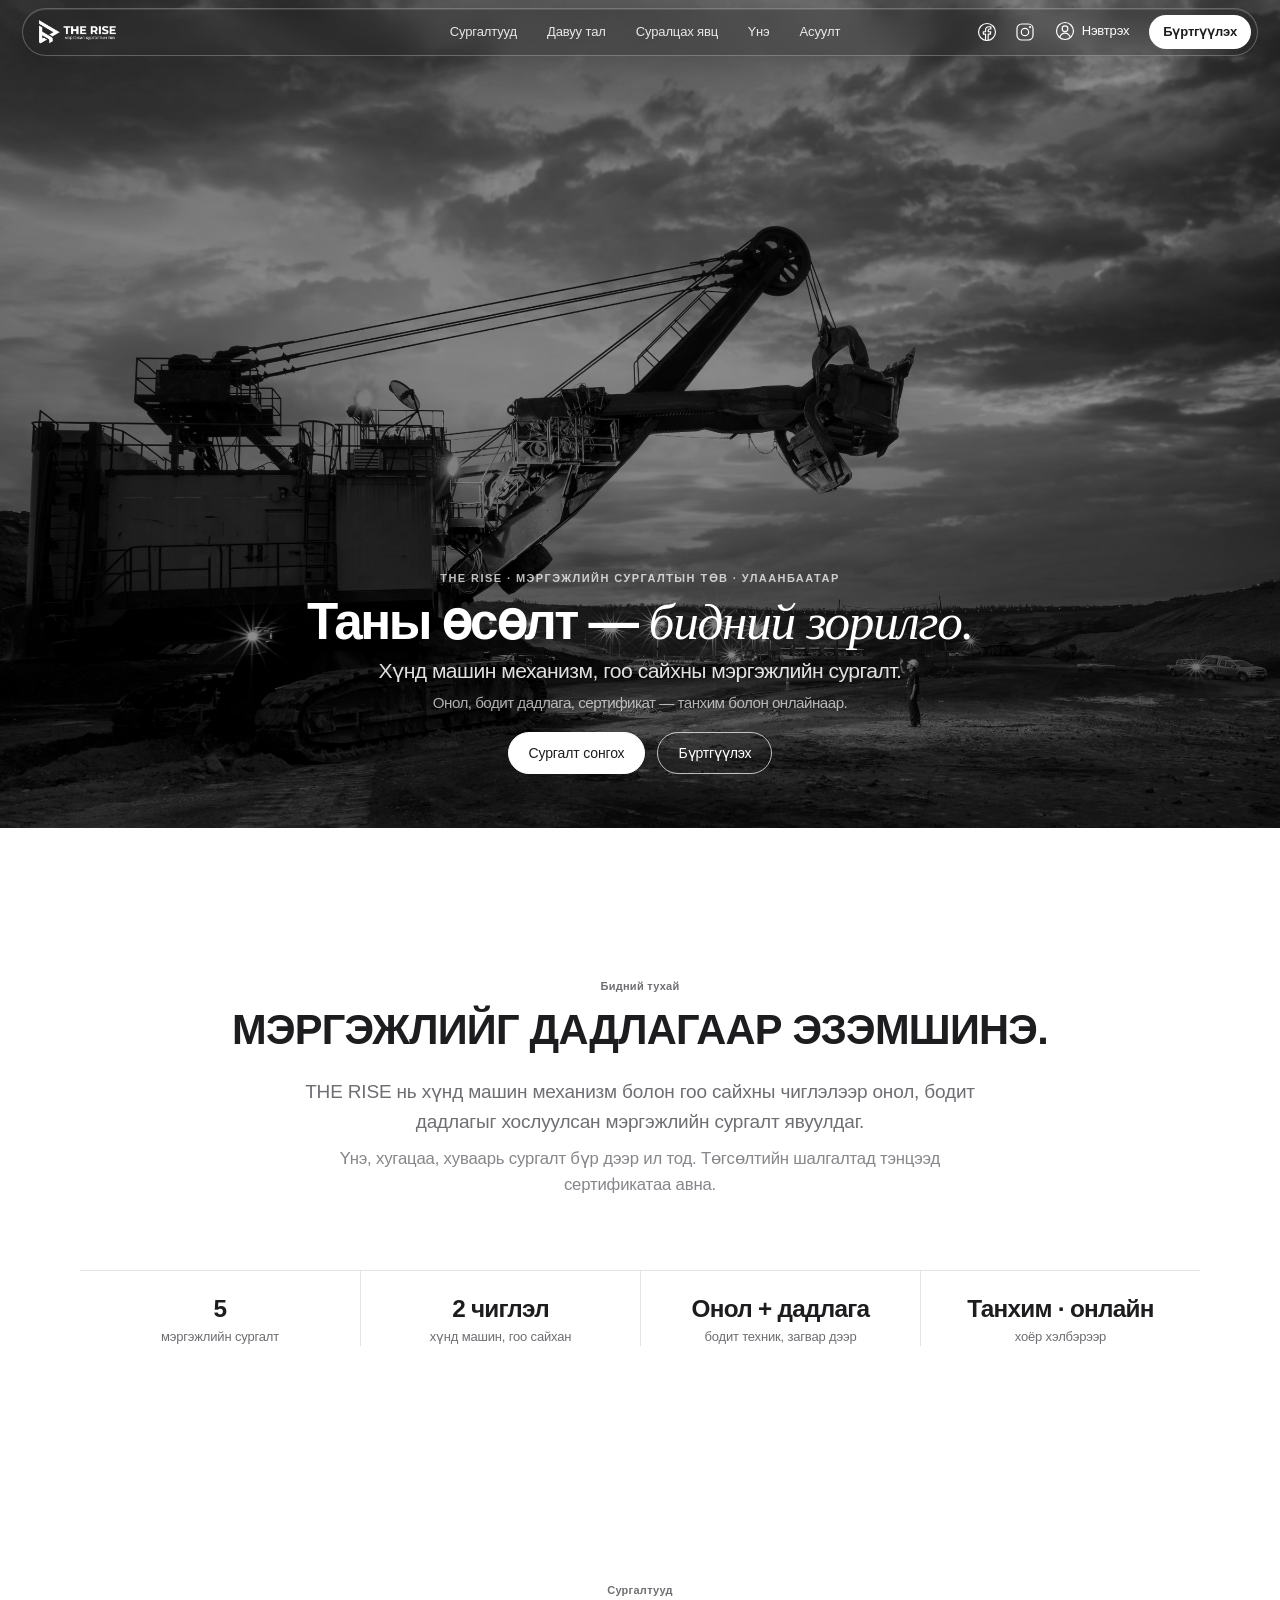
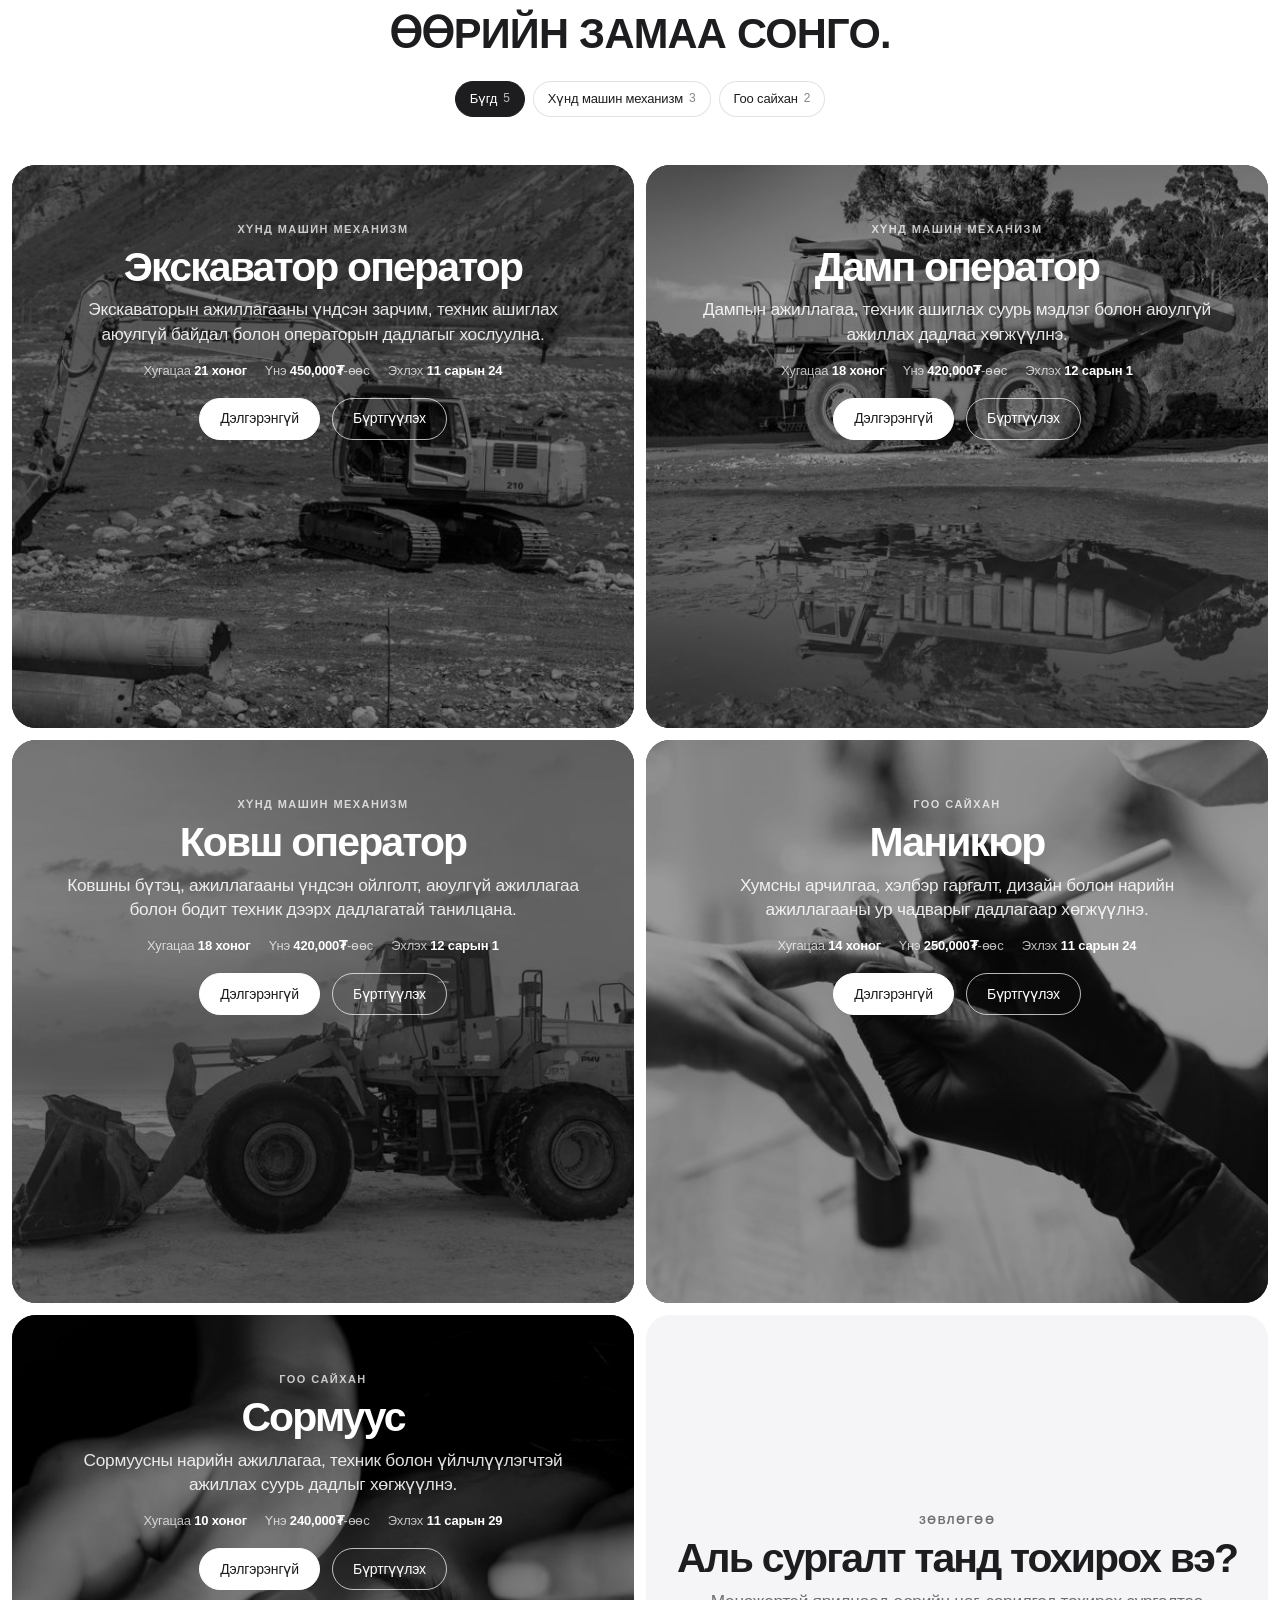
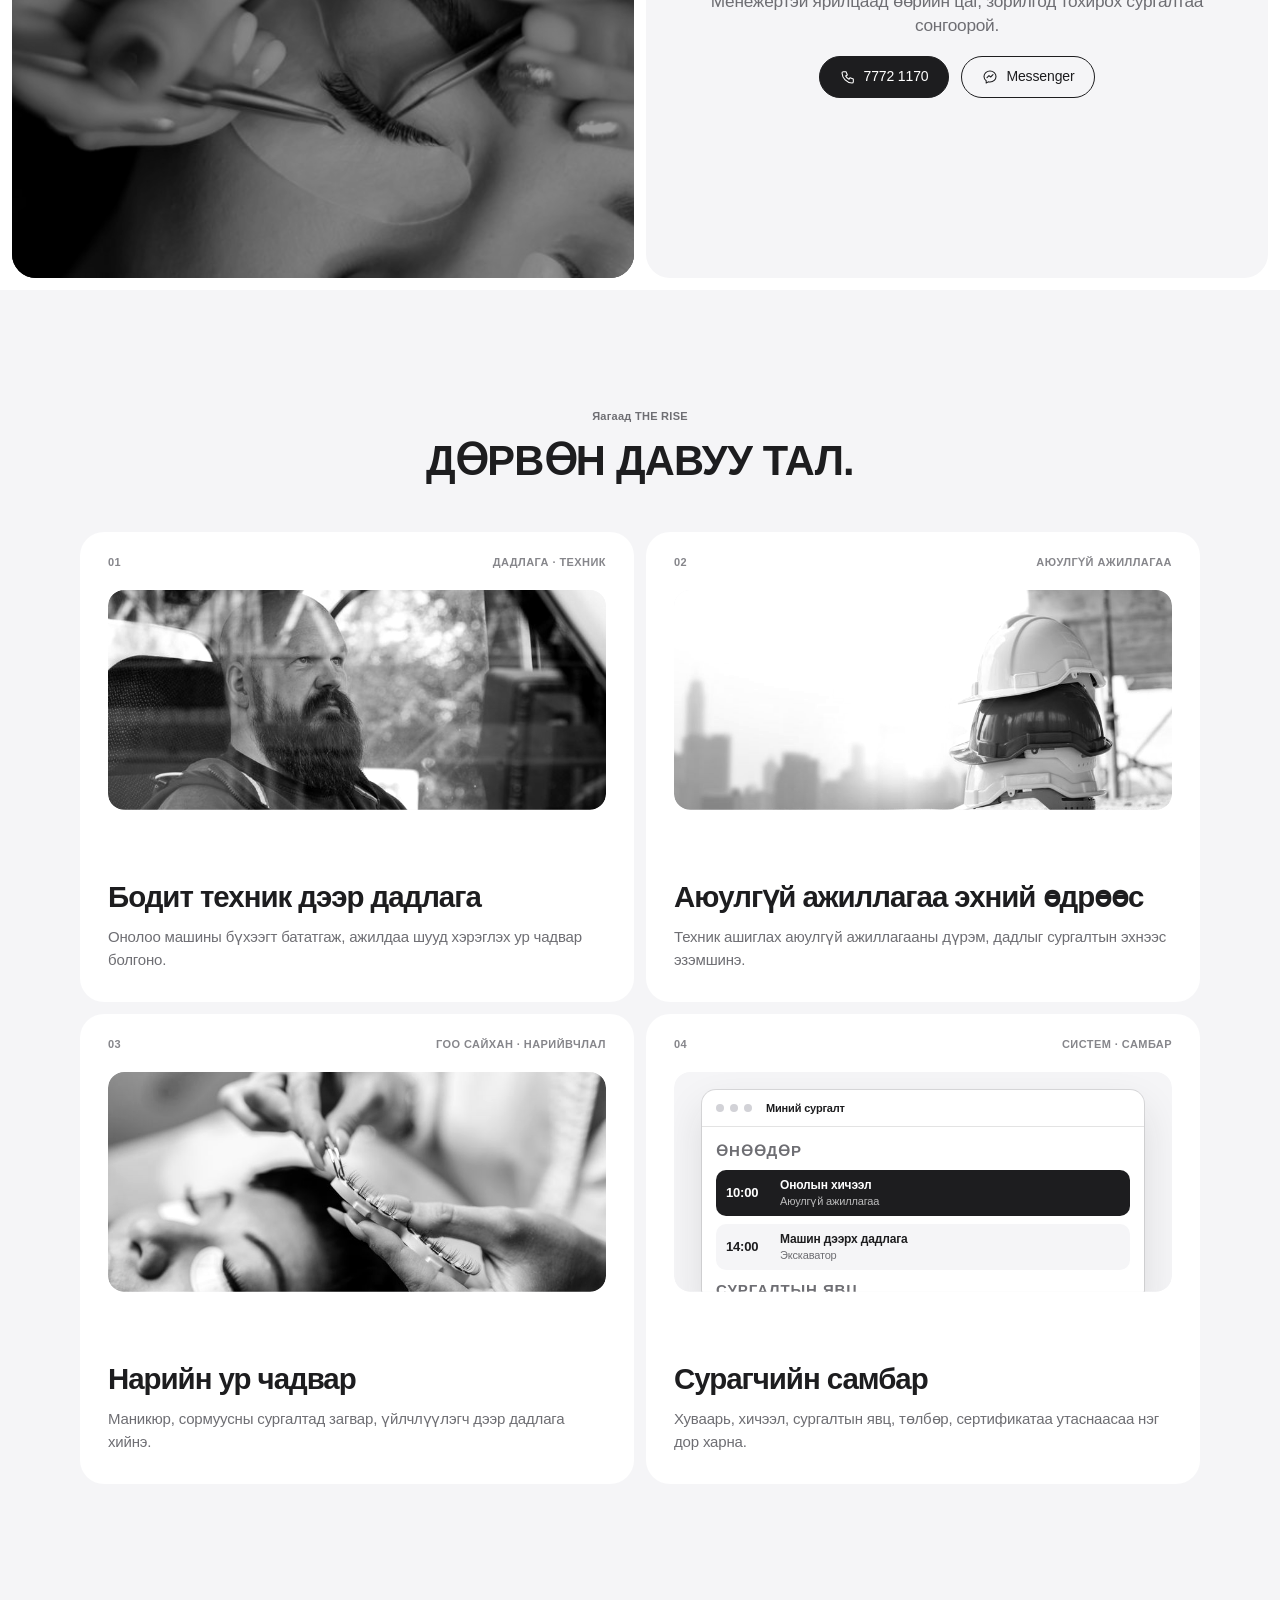
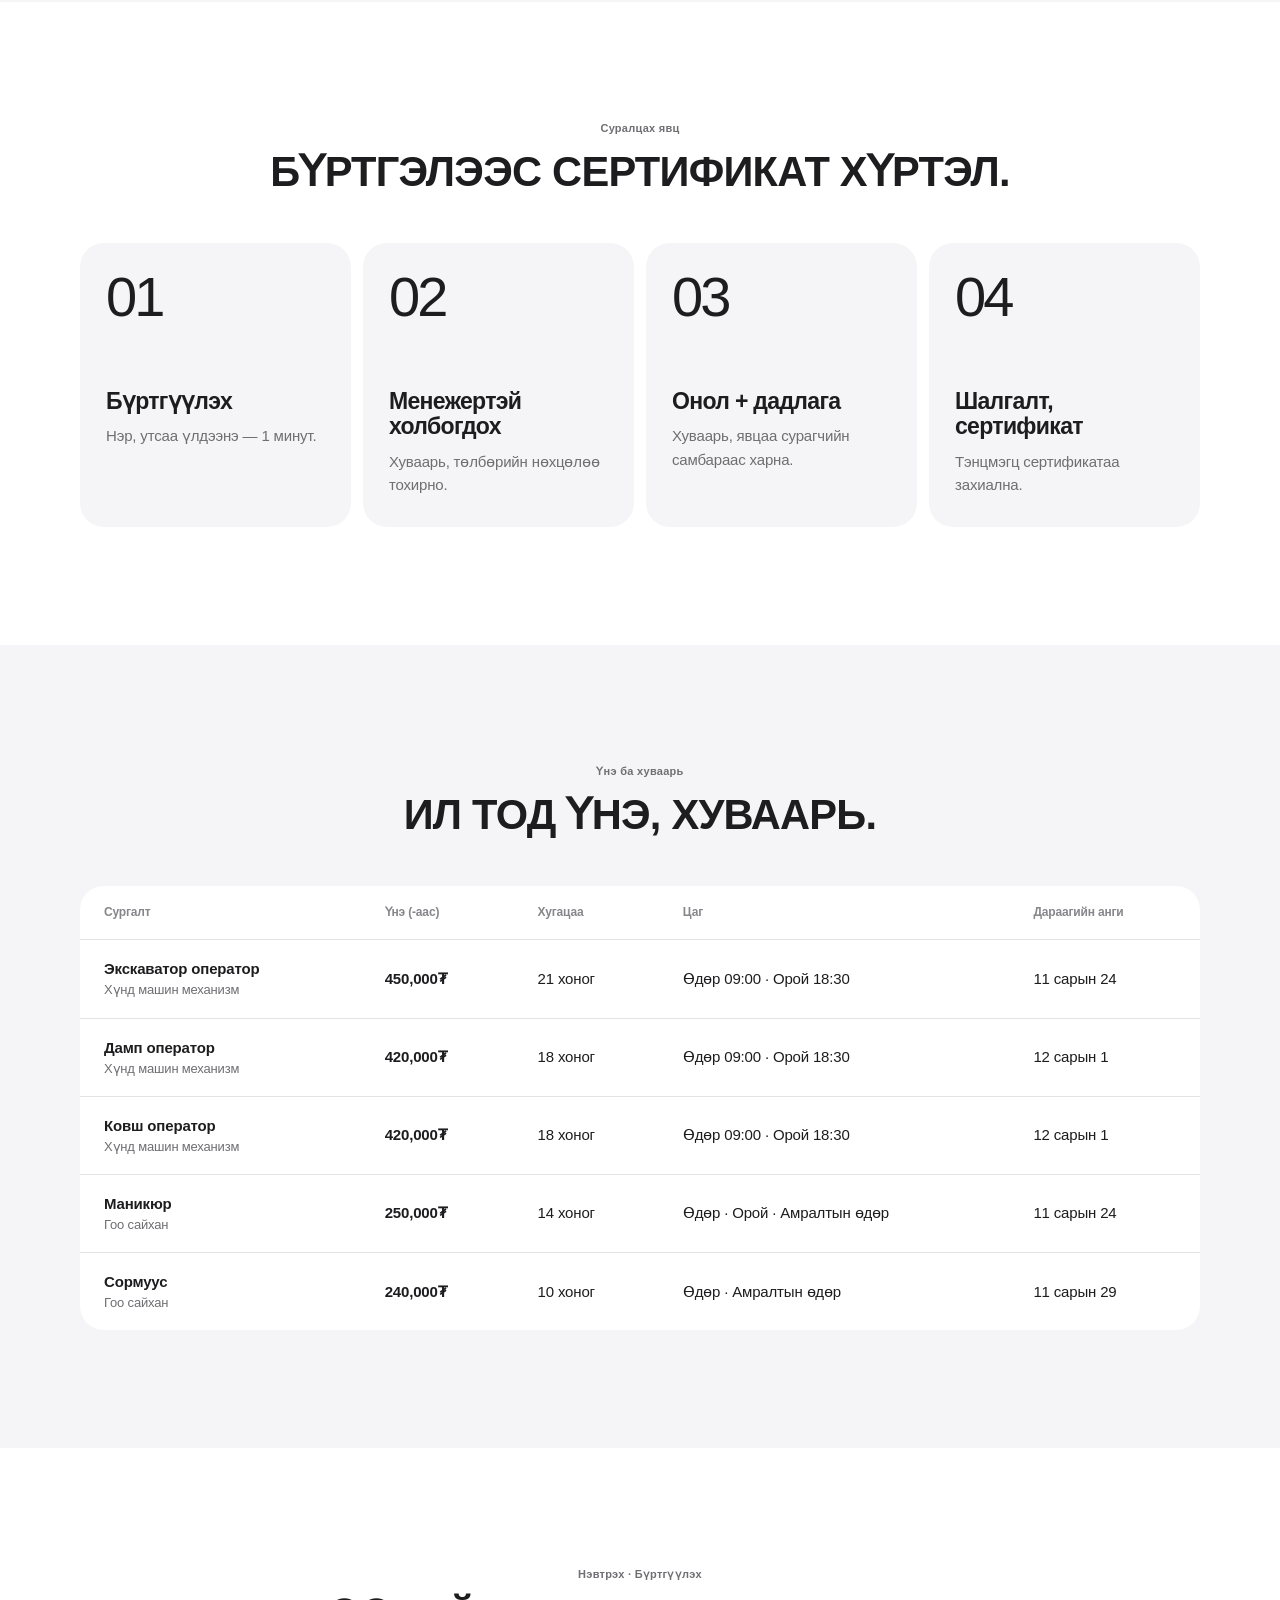
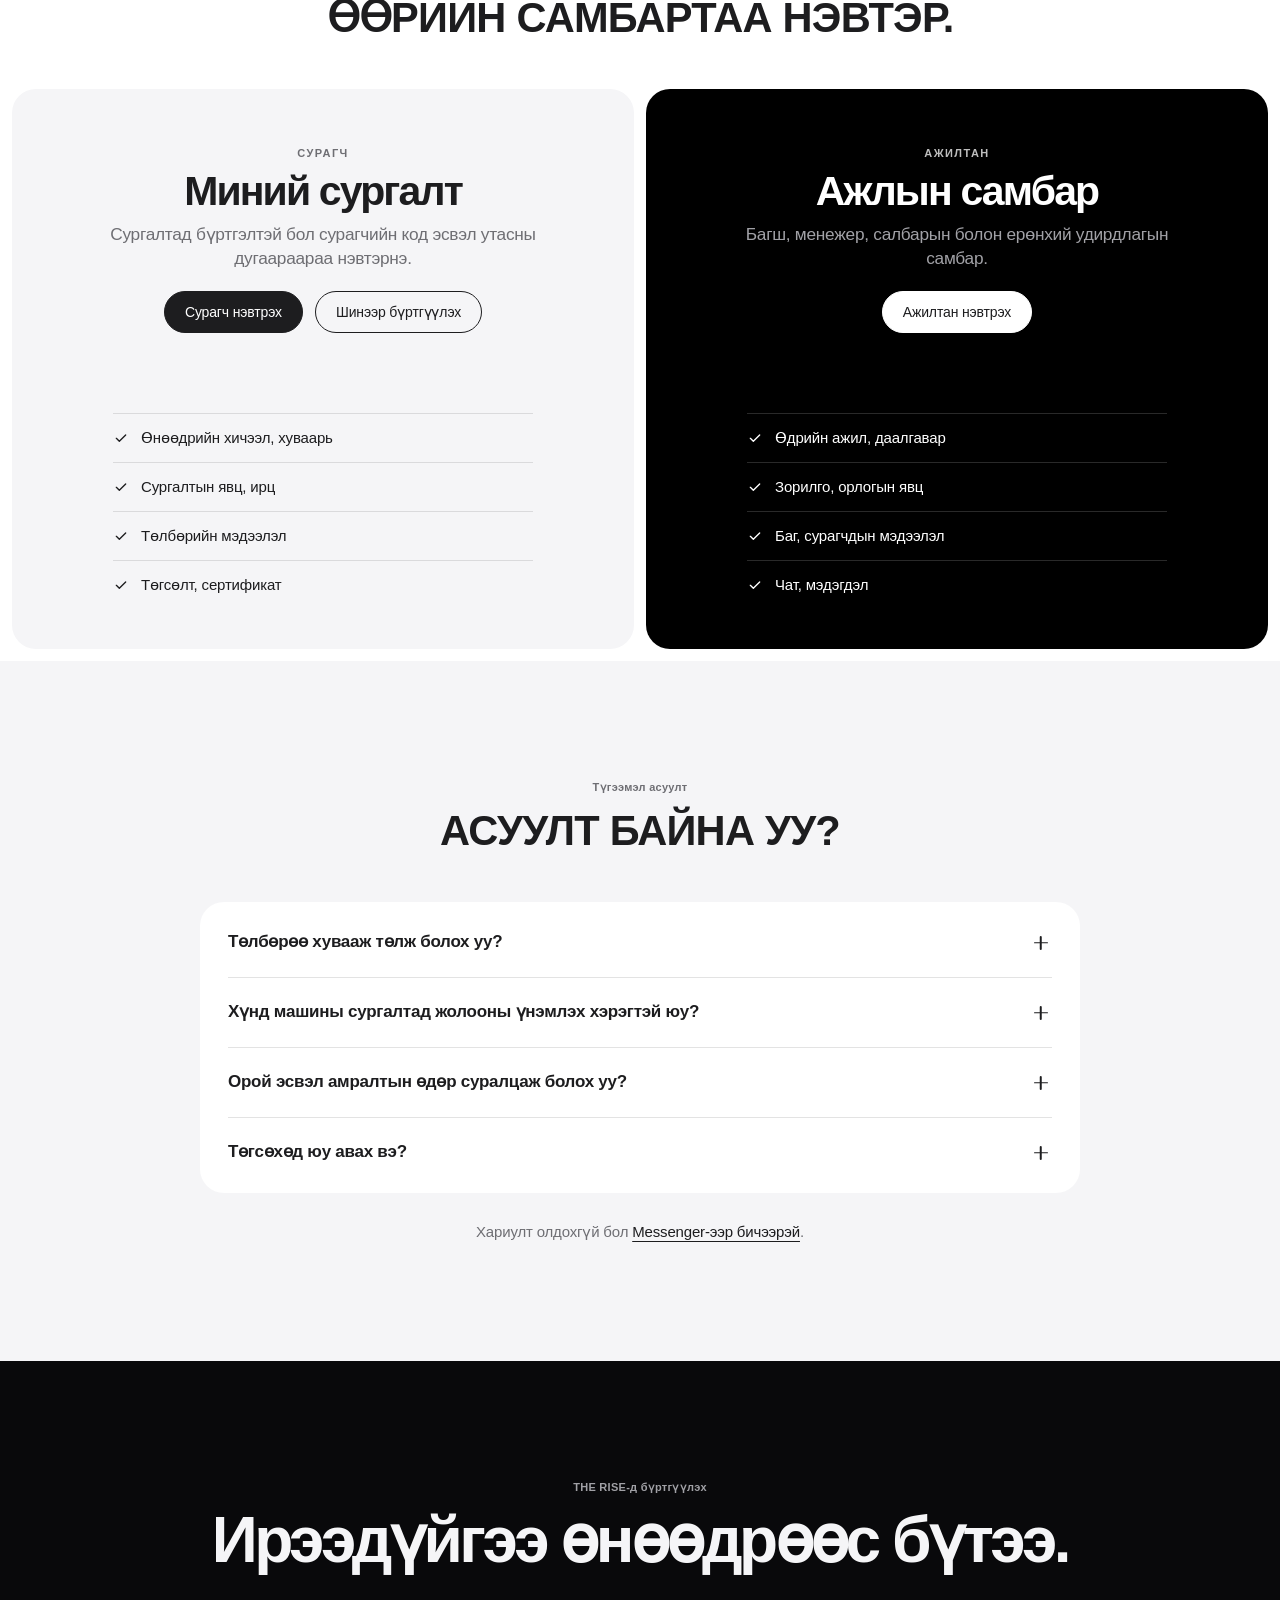
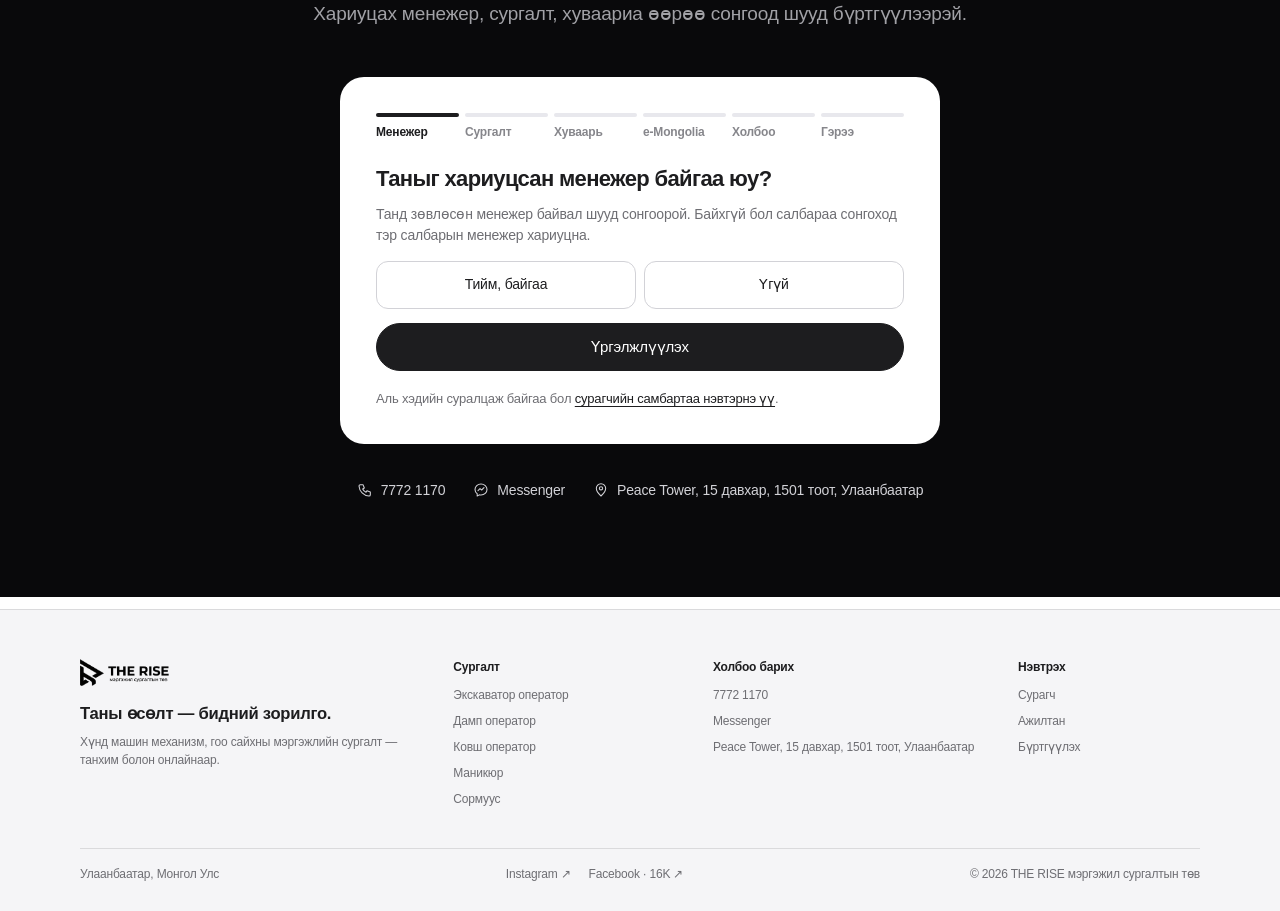
==== commit 7fa0d74c: "Бүртгэл: e-Mongolia — дансны мэдээлэл, GSign — гэрээний гарын үсэг (тусдаа) Owner correction 2026-11" ====
--- a/index.html
+++ b/index.html
@@ -211,7 +211,7 @@
   <p class="lead">Хариуцах менежер, сургалт, хуваариа өөрөө сонгоод шууд бүртгүүлээрэй.</p>
  </div>
  <form class="leadform acct" id="lead-form" novalidate data-reveal>
- <ol class="acct-steps" aria-hidden="true"><li class="on">Менежер</li><li>Сургалт</li><li>Хуваарь</li><li>Баталгаа</li><li>Холбоо</li><li>Гэрээ</li></ol>
+ <ol class="acct-steps" aria-hidden="true"><li class="on">Менежер</li><li>Сургалт</li><li>Хуваарь</li><li>e-Mongolia</li><li>Холбоо</li><li>Гэрээ</li></ol>
  <div class="acct-step" data-step="1">
   <h3>Таныг хариуцсан менежер байгаа юу?</h3>
   <p>Танд зөвлөсөн менежер байвал шууд сонгоорой. Байхгүй бол салбараа сонгоход тэр салбарын менежер хариуцна.</p>
@@ -246,11 +246,11 @@
   <div class="acct-row"><button class="btn outline" type="button" data-back>Буцах</button><button class="btn" type="button" data-next>Үргэлжлүүлэх</button></div>
  </div>
  <div class="acct-step" data-step="4" hidden>
-  <h3>Иргэний мэдээллээ баталгаажуулах</h3>
-  <p>Бүртгэл e-Mongolia-аар баталгаажна. Бид таны e-Mongolia-аас зөвхөн дараах 3 мэдээллийг авна:</p>
+  <h3>e-Mongolia-аас мэдээллээ авах</h3>
+  <p>Данс нээхэд овог, нэр, регистрийн дугаараа гараар бичихгүй. e-Mongolia-аас шууд авснаар алдаагүй бүртгэгдэнэ. Бид зөвхөн дараах 3 мэдээллийг авна:</p>
   <ul class="acct-gives"><li><span>Регистрийн дугаар</span></li><li><span>Овог, нэр</span></li><li><span>Иргэний бүртгэлийн зураг<small>Таны дансны зураг болж, сурагчийн үнэмлэх, сертификатад хэвлэгдэнэ</small></span></li></ul>
-  <p class="acct-fine">Үүнээс өөр мэдээлэл авахгүй. 18 нас хүрээгүй бол эцэг, эх эсвэл асран хамгаалагч нь өөрийн e-Mongolia-аар баталгаажуулж, гэрээнд гарын үсэг зурна.</p>
-  <button class="btn acct-provider" type="button" disabled aria-disabled="true"><span class="mark" aria-hidden="true">e</span>e-Mongolia-аар баталгаажуулах<span class="acct-soon">Удахгүй</span></button>
+  <p class="acct-fine">Үүнээс өөр мэдээлэл авахгүй. 18 нас хүрээгүй бол эцэг, эх эсвэл асран хамгаалагч нь өөрийн e-Mongolia-аар нэвтэрч, гэрээнд GSign-аар гарын үсэг зурна.</p>
+  <button class="btn acct-provider" type="button" disabled aria-disabled="true"><span class="mark" aria-hidden="true">e</span>e-Mongolia-аар нэвтрэх<span class="acct-soon">Удахгүй</span></button>
   <p class="err" role="alert" hidden></p>
   <div class="acct-row"><button class="btn outline" type="button" data-back>Буцах</button><button class="btn" type="button" data-next>Алгасах</button></div>
  </div>
@@ -265,9 +265,9 @@
  </div>
  <div class="acct-step" data-step="6" hidden>
   <h3>Сургалтын гэрээ</h3>
-  <p>Гэрээгээ e-Mongolia эсвэл GSign-ийн цахим гарын үсгээр онлайнаар байгуулна. Салбар дээр ирэх шаардлагагүй.</p>
+  <p>Гэрээгээ GSign цахим гарын үсгээр онлайнаар байгуулна. Салбар дээр ирэх шаардлагагүй.</p>
   <article class="acct-contract"><strong>Гэрээний гол мэдээлэл</strong><dl><dt>Суралцагч</dt><dd data-c-name></dd><dt>Сургалт</dt><dd data-c-course></dd><dt>Хуваарь</dt><dd data-c-plan></dd><dt data-c-who>Хариуцах менежер</dt><dd data-c-manager></dd><dt>Төлбөр</dt><dd>Гэрээний хавсралтаар</dd></dl></article>
-  <div class="acct-sign"><button class="btn acct-provider" type="button" disabled aria-disabled="true"><span class="mark" aria-hidden="true">e</span>e-Mongolia-аар зурах<span class="acct-soon">Удахгүй</span></button><button class="btn outline acct-provider" type="button" disabled aria-disabled="true"><span class="mark" aria-hidden="true">G</span>GSign-аар зурах<span class="acct-soon">Удахгүй</span></button></div>
+  <div class="acct-sign"><button class="btn acct-provider" type="button" disabled aria-disabled="true"><span class="mark" aria-hidden="true">G</span>GSign-аар гарын үсэг зурах<span class="acct-soon">Удахгүй</span></button></div>
   <p class="acct-fine">Алгасвал менежер тантай холбогдож гэрээг байгуулна.</p>
   <p class="err" role="alert" hidden></p>
   <div class="acct-row"><button class="btn outline" type="button" data-back>Буцах</button><button class="btn" type="submit">Алгасаад бүртгүүлэх</button></div>
@@ -275,7 +275,7 @@
  <div class="done" hidden tabindex="-1">
   <strong><svg class="i" aria-hidden="true"><use href="#i-check"/></svg>Бүртгэгдлээ</strong>
   <p data-done-text></p>
-  <ul class="acct-next"><li data-done-manager></li><li data-done-course></li><li data-done-plan></li><li class="wait">e-Mongolia баталгаажуулалт — алгассан</li><li class="wait">Сургалтын гэрээ — менежер тантай байгуулна</li></ul>
+  <ul class="acct-next"><li data-done-manager></li><li data-done-course></li><li data-done-plan></li><li class="wait">e-Mongolia-аас мэдээлэл авах — алгассан</li><li class="wait">GSign гэрээ — менежер тантай байгуулна</li></ul>
   <div class="actions start"><a class="btn" href="tel:77721170"><svg class="i" aria-hidden="true"><use href="#i-phone"/></svg>Залгах</a><a class="btn outline" href="https://m.me/EDURISE.MN" target="_blank" rel="noopener"><svg class="i" aria-hidden="true"><use href="#i-msg"/></svg>Messenger</a></div>
  </div>
  <div class="done fail" hidden tabindex="-1">
--- a/site.css
+++ b/site.css
@@ -334,6 +334,8 @@
 .acct-next li.wait::before{box-sizing:border-box;border:1.5px solid #c7c7cc;background:none}
 @media (max-width:560px){
  .acct-courses{grid-template-columns:minmax(0,1fr)}
+ /* the small letter mark would wrap onto a line of its own: the label and "Удахгүй" are enough */
+ .acct-provider .mark{display:none}
  /* six labels do not fit on a phone: every bar stays, only the current step is named */
  .acct-steps li{font-size:0}
  .acct-steps li.on{font-size:11px}
